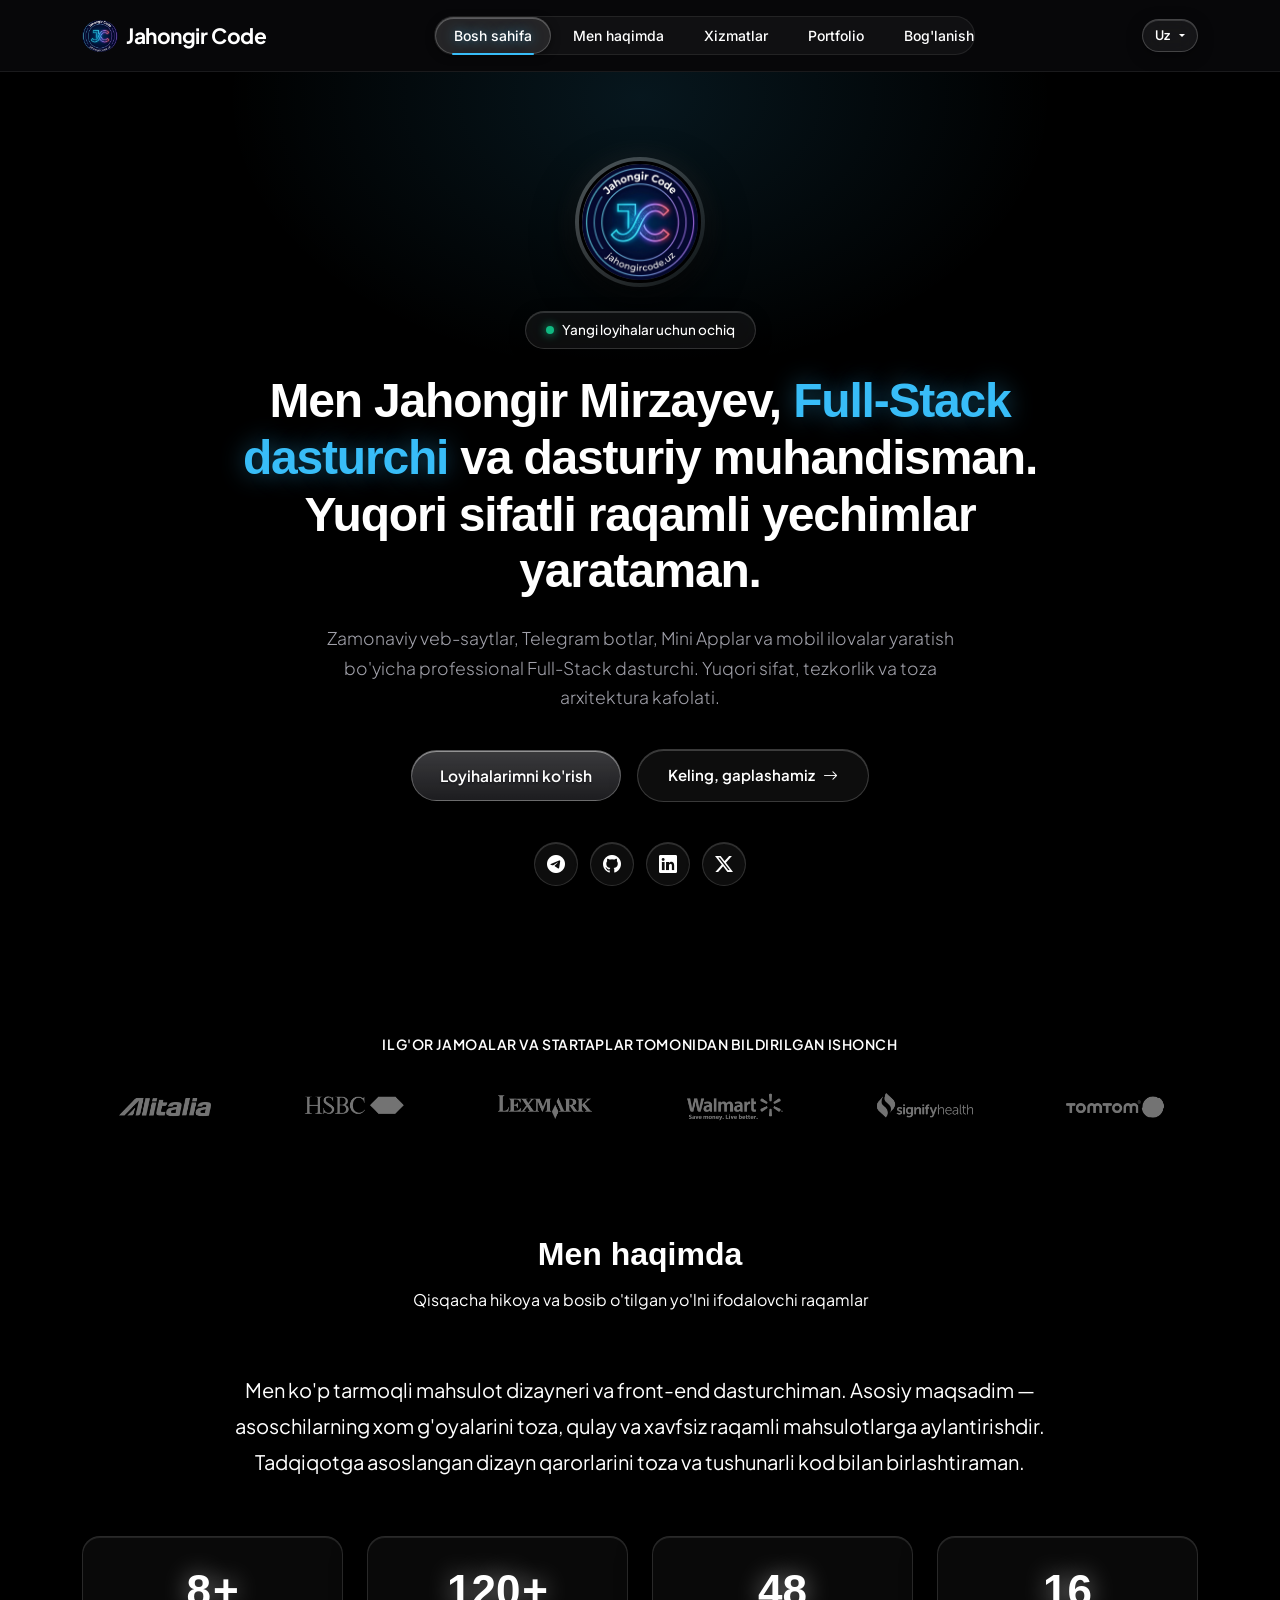
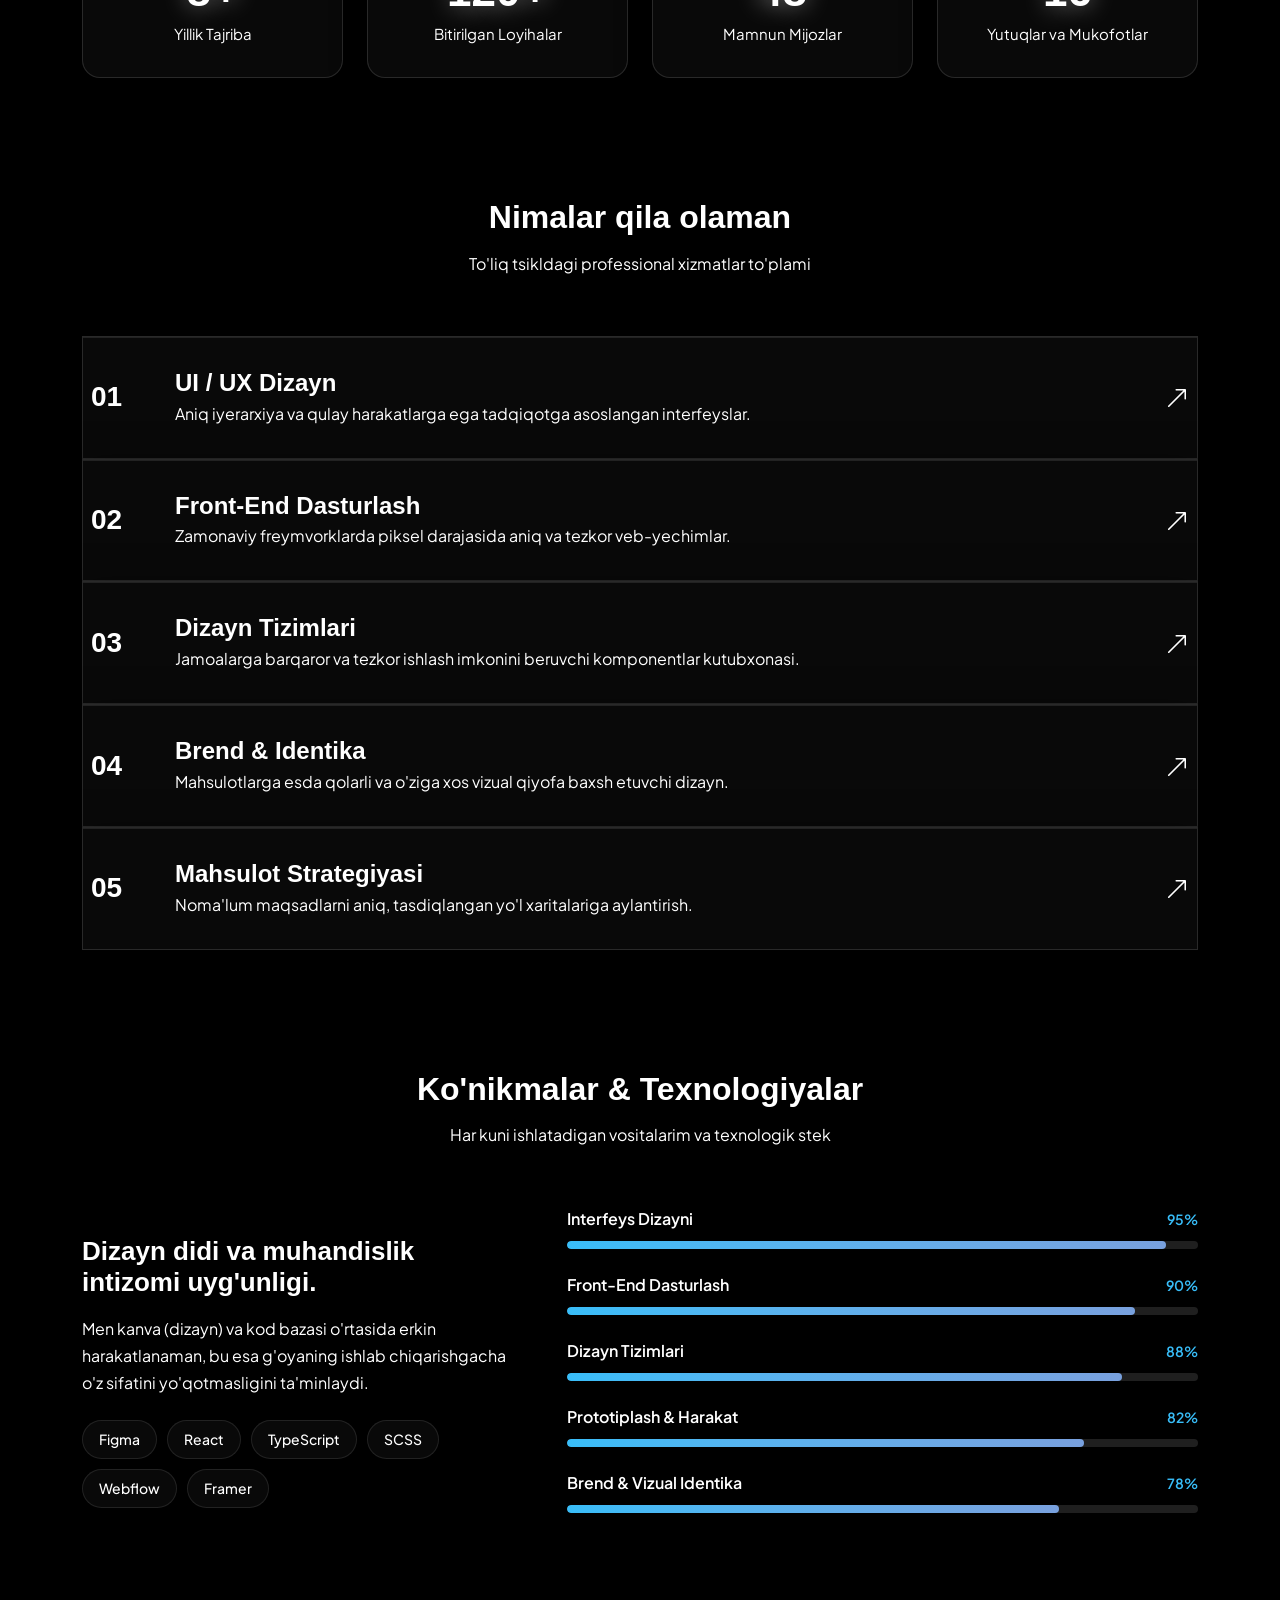
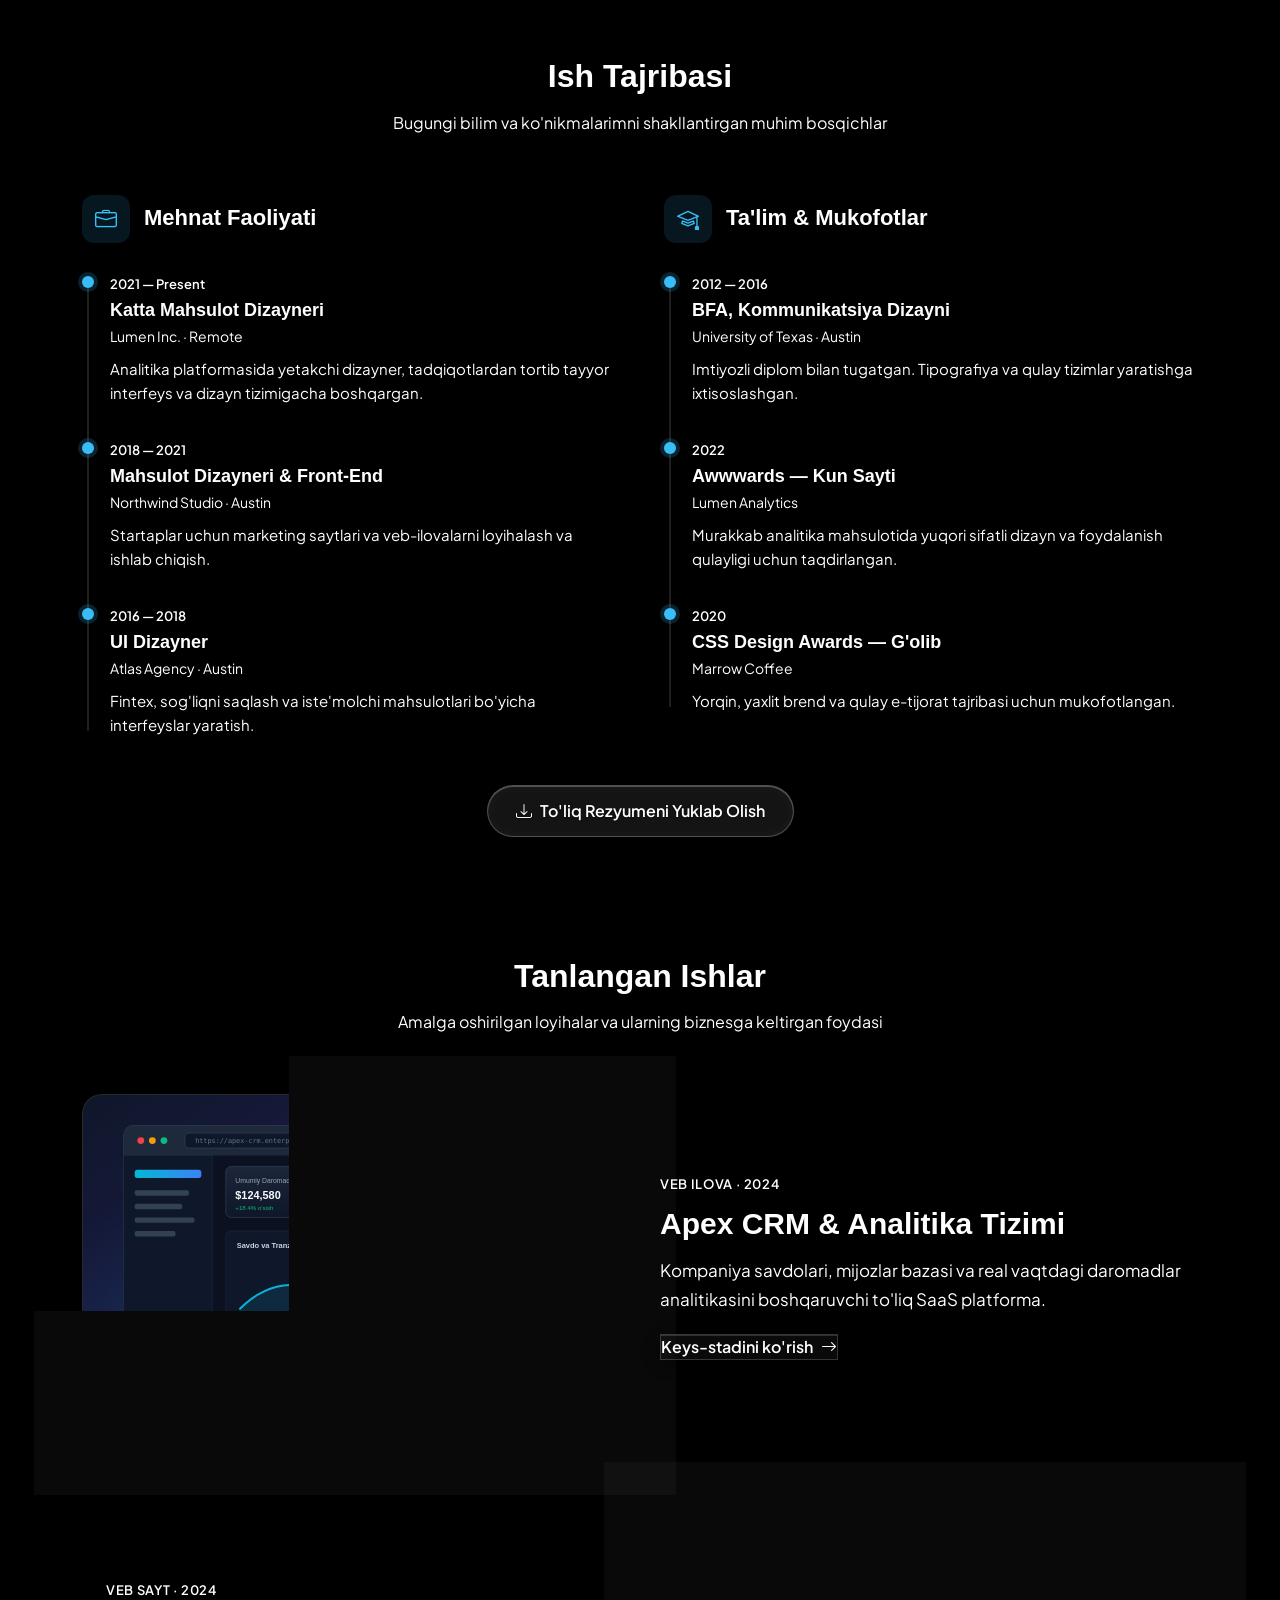
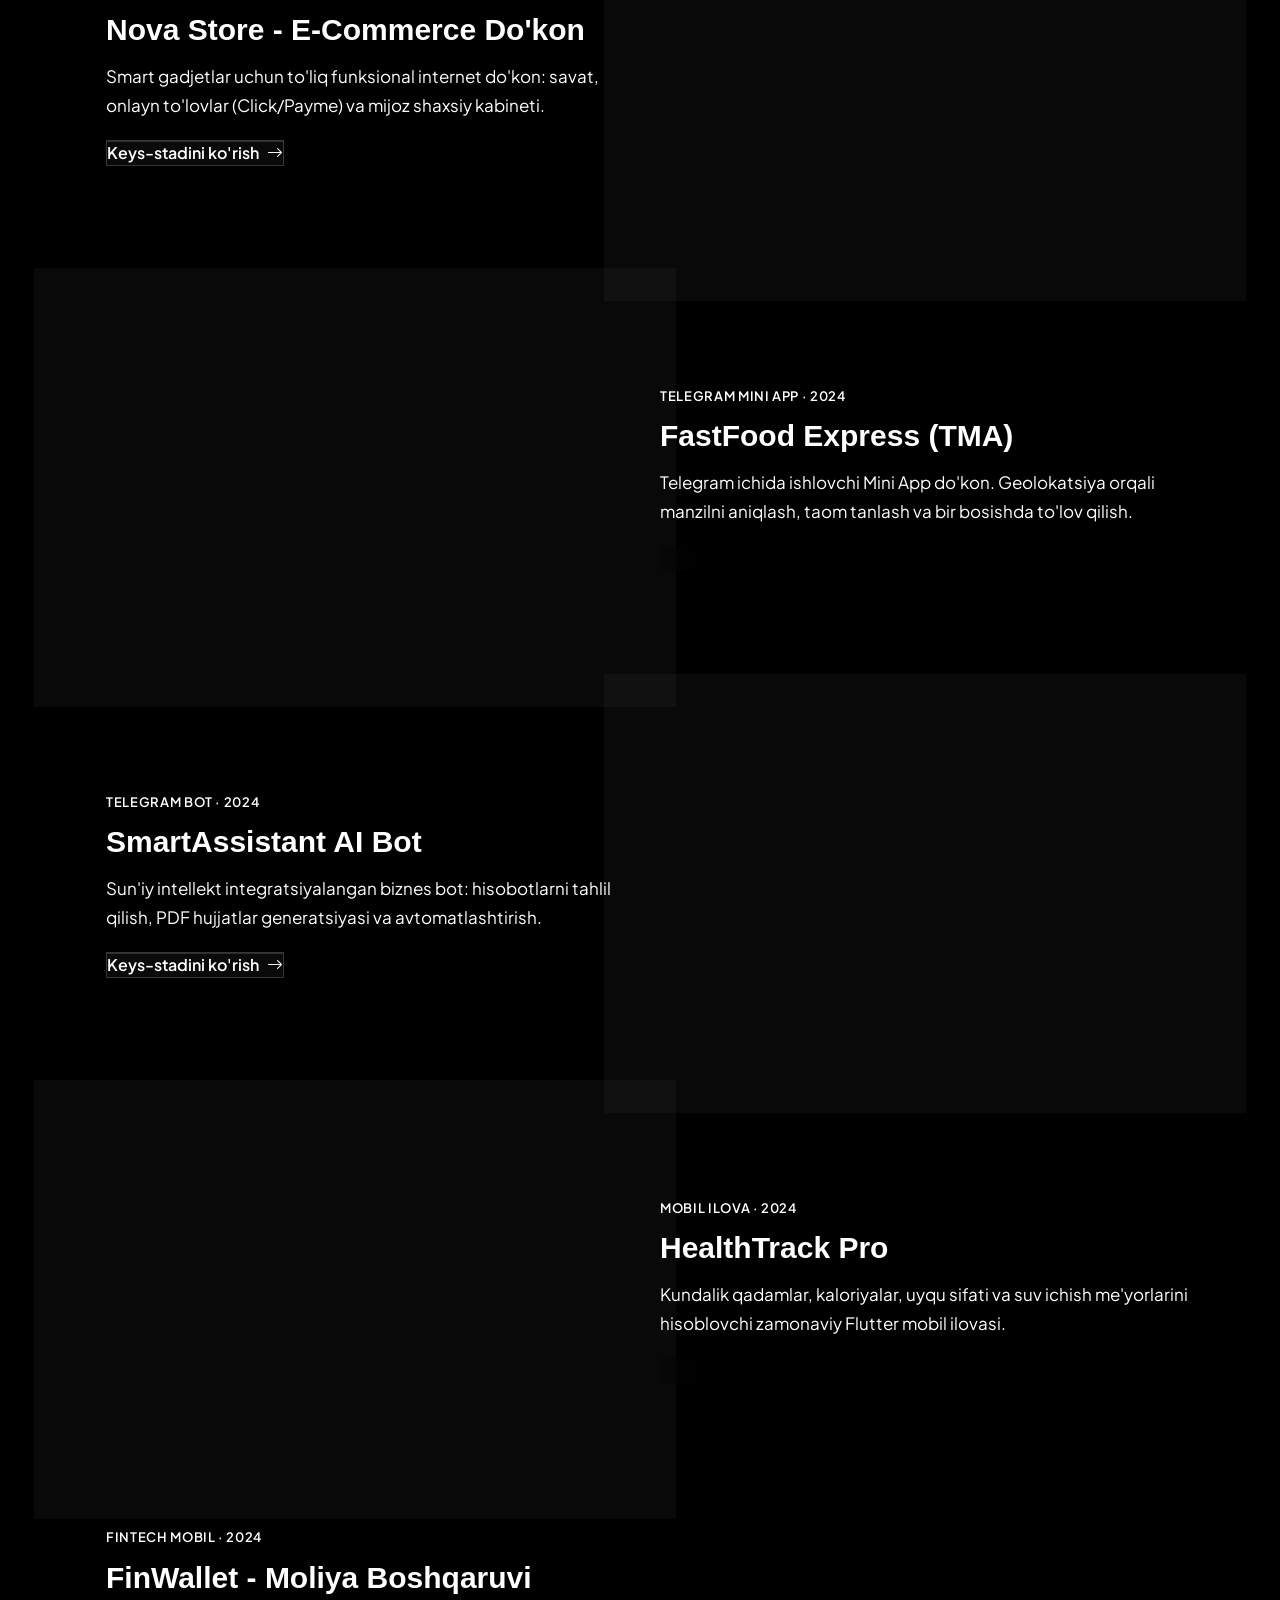
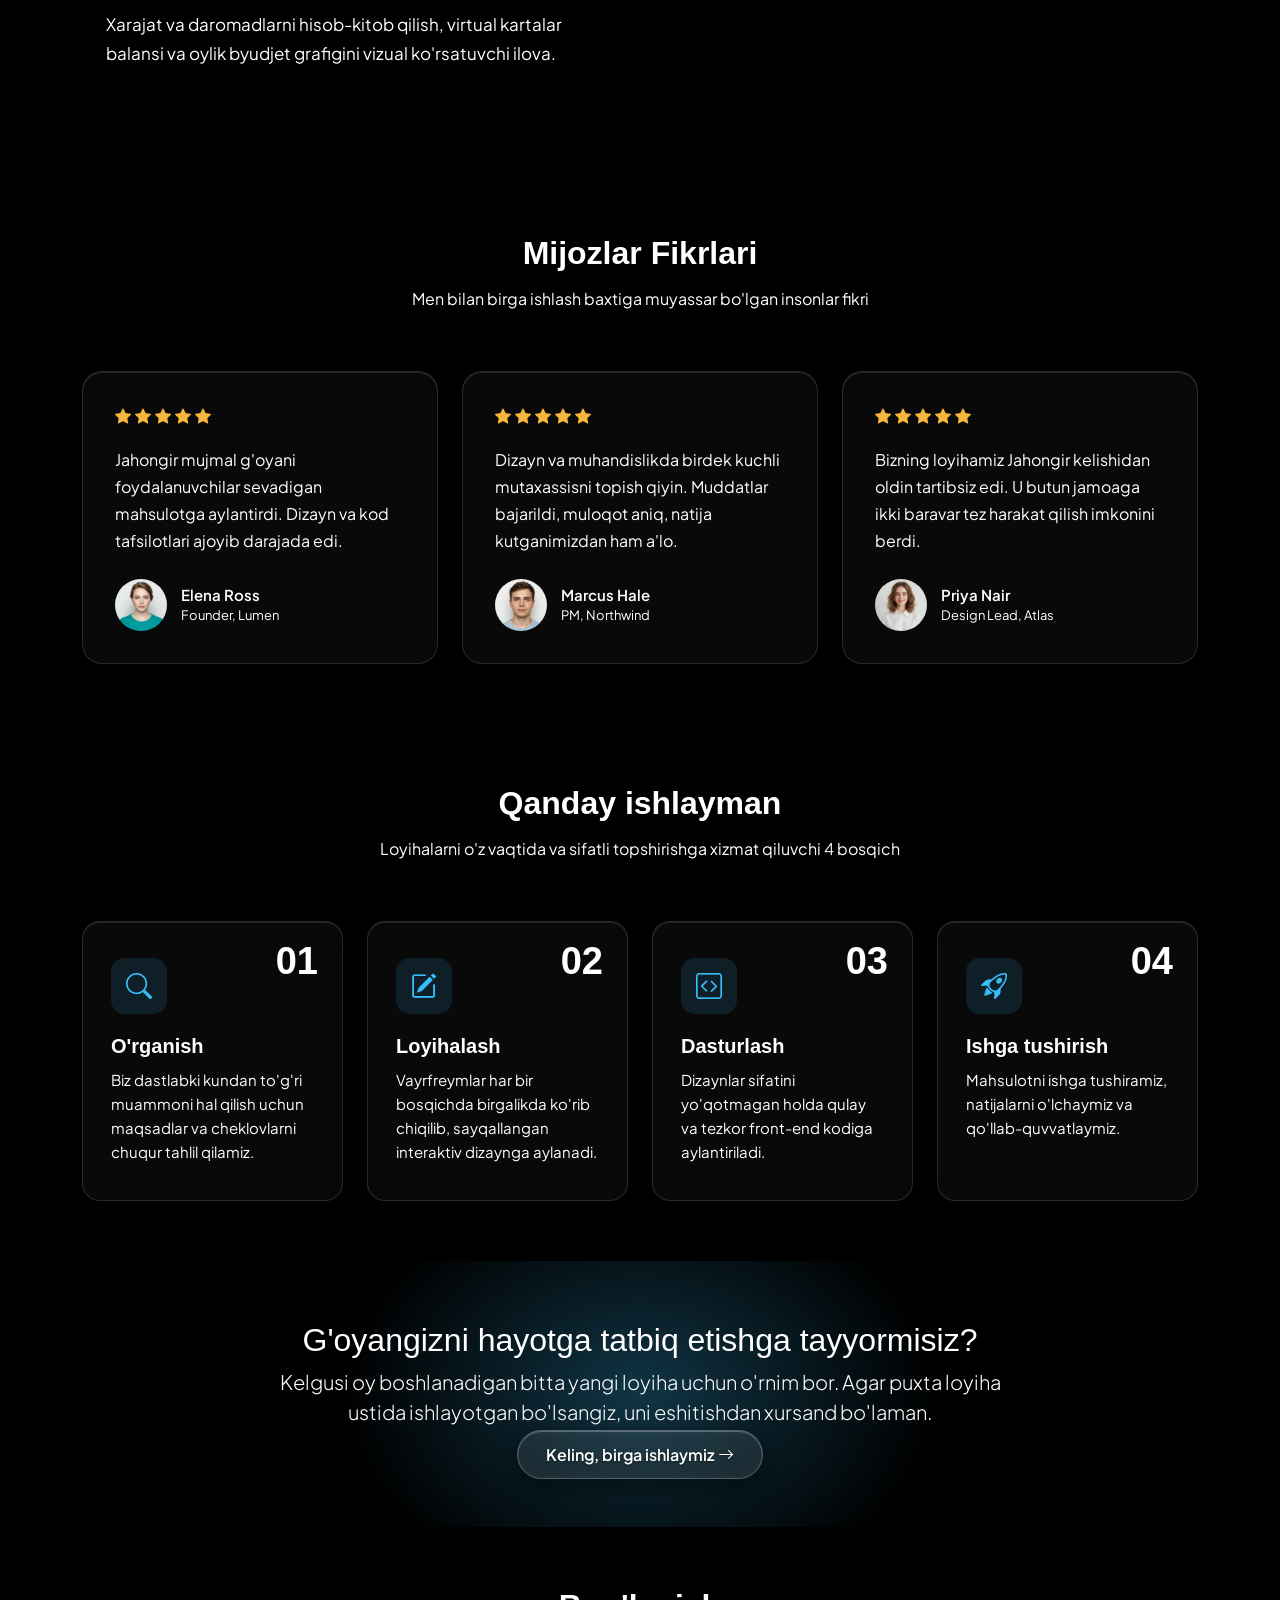
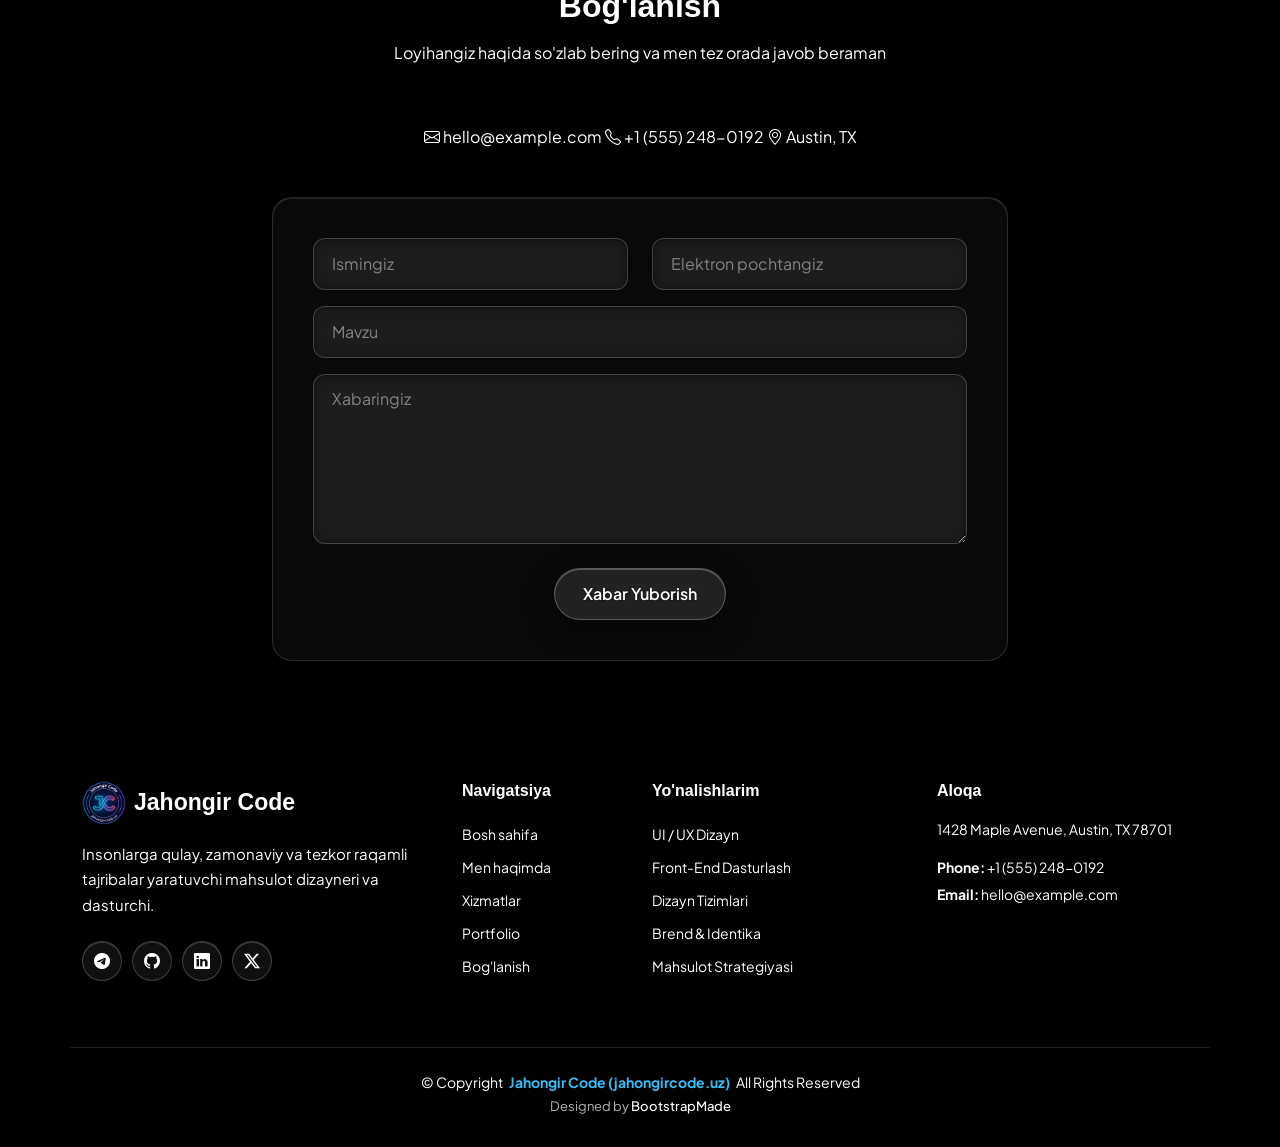
==== index.html @ 1ced0543 "Initial commit: Jahongir Mirzayev portfolio with Golang backend and clean URLs" ====
<!DOCTYPE html>
<html lang="en">

<head>
  <meta charset="utf-8">
  <meta content="width=device-width, initial-scale=1.0" name="viewport">
  <title>Jahongir Mirzayev | mirzayev-jahongir.uz — Full-Stack Dasturchi Portfolio</title>
  <meta name="description" content="Jahongir Mirzayev — Full-Stack dasturchi va muhandis. Zamonaviy veb-saytlar, Telegram botlar, Mini Applar va dasturiy ta'minot yaratish xizmati. mirzayev-jahongir.uz rasmiy portfolio sayti.">
  <meta name="keywords" content="mirzayev jahongir, mirzayev-jahongir, mirzayev jahongir uz, mirzayev-jahongir.uz, jahongir mirzayev, jahongir code, jahongircode, full stack dasturchi, dasturchi portfolio">
  <meta name="author" content="Jahongir Mirzayev">
  <meta name="robots" content="index, follow, max-snippet:-1, max-image-preview:large, max-video-preview:-1">
  <link rel="canonical" href="https://mirzayev-jahongir.uz/">

  <!-- OpenGraph / Social Media -->
  <meta property="og:locale" content="uz_UZ">
  <meta property="og:type" content="website">
  <meta property="og:title" content="Jahongir Mirzayev | mirzayev-jahongir.uz — Full-Stack Dasturchi">
  <meta property="og:description" content="Jahongir Mirzayev — Full-Stack dasturchi va muhandis. Veb-saytlar, Telegram botlar va raqamli yechimlar.">
  <meta property="og:url" content="https://mirzayev-jahongir.uz/">
  <meta property="og:site_name" content="mirzayev-jahongir.uz">
  <meta property="og:image" content="https://mirzayev-jahongir.uz/assets/img/logo.png">
  <meta property="og:image:width" content="960">
  <meta property="og:image:height" content="960">

  <!-- Twitter Card -->
  <meta name="twitter:card" content="summary_large_image">
  <meta name="twitter:title" content="Jahongir Mirzayev | mirzayev-jahongir.uz — Full-Stack Dasturchi">
  <meta name="twitter:description" content="Jahongir Mirzayev — Full-Stack dasturchi va muhandis portfolio sayti.">
  <meta name="twitter:image" content="https://mirzayev-jahongir.uz/assets/img/logo.png">

  <!-- Structured Data (JSON-LD) for Search Engines -->
  <script type="application/ld+json">
  {
    "@context": "https://schema.org",
    "@graph": [
      {
        "@type": "WebSite",
        "@id": "https://mirzayev-jahongir.uz/#website",
        "url": "https://mirzayev-jahongir.uz/",
        "name": "Jahongir Mirzayev Portfolio",
        "alternateName": ["mirzayev jahongir", "mirzayev-jahongir", "mirzayev-jahongir uz", "Jahongir Code"],
        "publisher": {
          "@id": "https://mirzayev-jahongir.uz/#person"
        }
      },
      {
        "@type": "Person",
        "@id": "https://mirzayev-jahongir.uz/#person",
        "name": "Jahongir Mirzayev",
        "url": "https://mirzayev-jahongir.uz/",
        "image": "https://mirzayev-jahongir.uz/assets/img/logo.png",
        "jobTitle": "Full-Stack Dasturchi",
        "knowsAbout": ["JavaScript", "Python", "Full-Stack Web Development", "Telegram Bot", "API", "Web Design"],
        "description": "Professional Full-Stack dasturchi va dasturiy muhandis."
      }
    ]
  }
  </script>

  <!-- Favicons -->
  <link href="favicon.ico?v=20261126" rel="shortcut icon" type="image/x-icon">
  <link href="assets/img/favicon.png?v=20261126" rel="icon" type="image/png">
  <link href="assets/img/apple-touch-icon.png?v=20261126" rel="apple-touch-icon">

  <!-- Fonts -->
  <link href="https://fonts.googleapis.com" rel="preconnect">
  <link href="https://fonts.gstatic.com" rel="preconnect" crossorigin>
  <link href="https://fonts.googleapis.com/css2?family=Plus+Jakarta+Sans:wght@400;500;600;700;800&family=Inter:wght@300;400;500;600;700&display=swap" rel="stylesheet">

  <!-- Vendor CSS Files CDN -->
  <link href="https://cdn.jsdelivr.net/npm/bootstrap@5.3.3/dist/css/bootstrap.min.css" rel="stylesheet">
  <link href="https://cdn.jsdelivr.net/npm/bootstrap-icons@1.11.3/font/bootstrap-icons.min.css" rel="stylesheet">
  <link href="https://cdn.jsdelivr.net/npm/aos@2.3.4/dist/aos.css" rel="stylesheet">
  <link href="https://cdn.jsdelivr.net/npm/swiper@11/swiper-bundle.min.css" rel="stylesheet">

  <!-- Main CSS File -->
  <link href="assets/css/main.css" rel="stylesheet">

  <script>
    (function() {
      var savedTheme = localStorage.getItem('workfolio_theme') || 'dark';
      if (savedTheme === 'light') {
        document.documentElement.classList.add('light-mode');
      }
    })();
  </script>
</head>

<body class="index-page">

  <header id="header" class="header d-flex align-items-center sticky-top">
    <div class="container-fluid container-xl position-relative d-flex align-items-center justify-content-between">

      <!-- Portfolio Brand Logo -->
      <a href="/" class="logo d-flex align-items-center text-decoration-none">
        <img src="assets/img/logo.png" alt="Jahongir Code" class="me-2 rounded-circle" style="width: 36px; height: 36px; object-fit: cover;">
        <span class="sitename fw-bold" style="font-size: 21px; color: #ffffff; letter-spacing: -0.02em;">Jahongir<span style="color: #38bdf8;"> Code</span></span>
      </a>

      <!-- Center Floating Pill Menu -->
      <nav id="navmenu" class="navmenu">
        <ul class="selloi-navmenu-capsule">
          <li><a href="#hero" class="active" data-i18n="nav_home">Bosh sahifa</a></li>
          <li><a href="#about" data-i18n="nav_about">Men haqimda</a></li>
          <li><a href="#services" data-i18n="nav_services">Xizmatlar</a></li>
          <li><a href="#portfolio" data-i18n="nav_portfolio">Portfolio</a></li>
          <li><a href="#contact" data-i18n="nav_contact">Bog'lanish</a></li>
        </ul>
        <i class="mobile-nav-toggle d-xl-none bi bi-list"></i>
      </nav>

      <!-- Right Controls (Uz, Kirish) -->
      <div class="header-controls d-flex align-items-center gap-2">
        <!-- Language Switcher Dropdown (3 ta til: Uz, En, Ru) -->
        <div class="dropdown lang-dropdown">
          <a class="selloi-pill-btn dropdown-toggle" href="#" role="button" data-bs-toggle="dropdown" aria-expanded="false" id="current-lang-label">
            Uz
          </a>
          <ul class="dropdown-menu dropdown-menu-end">
            <li><a class="dropdown-item lang-select-item active" href="#" data-lang="uz">O'zbekcha</a></li>
            <li><a class="dropdown-item lang-select-item" href="#" data-lang="en">English</a></li>
            <li><a class="dropdown-item lang-select-item" href="#" data-lang="ru">Русский</a></li>
          </ul>
        </div>
      </div>

    </div>
  </header>

  <main class="main">

    <!-- Hero Section -->
    <section id="hero" class="hero section">

      <div class="container" data-aos="fade-up" data-aos-delay="100">

        <div class="row justify-content-center text-center">
          <div class="col-lg-9" data-aos="fade-up" data-aos-delay="100">
            <div class="avatar"><img src="assets/img/logo.png" alt="Jahongir Code" class="img-fluid" style="width: 100%; height: 100%; object-fit: cover;"></div>
            <span class="status"><span class="ping"></span> <span class="hero-status-text" data-i18n="hero_status">Yangi loyihalar uchun ochiq</span></span>
            <h1><span data-i18n="hero_title_pre" data-i18n-html>Men <span class="profile-name-text">Jahongir Mirzayev</span>,</span> <span class="hl profile-role-text" data-i18n="hero_title_hl">Full-Stack dasturchi</span> <span data-i18n="hero_title_post">va dasturiy muhandisman. Yuqori sifatli raqamli yechimlar yarataman.</span></h1>
            <p class="lead hero-lead-text" data-i18n="hero_lead">Zamonaviy veb-saytlar, Telegram botlar, Mini Applar va mobil ilovalar yaratish bo'yicha professional Full-Stack dasturchi. Yuqori sifat, tezkorlik va toza arxitektura kafolati.</p>
            <div class="actions d-flex align-items-center justify-content-center gap-3 flex-wrap">
              <a href="#portfolio" class="btn-main" data-i18n="hero_btn_work">Loyihalarimni ko'rish</a>
              <a href="#contact" class="btn-line"><span data-i18n="hero_btn_talk">Bog'lanish</span> <i class="bi bi-arrow-right"></i></a>
            </div>
            <div class="socials" data-aos="fade-up" data-aos-delay="200">
              <a href="https://t.me" aria-label="Telegram" class="social-telegram" target="_blank"><i class="bi bi-telegram"></i></a>
              <a href="https://github.com" aria-label="GitHub" class="social-github" target="_blank"><i class="bi bi-github"></i></a>
              <a href="https://linkedin.com" aria-label="LinkedIn" class="social-linkedin" target="_blank"><i class="bi bi-linkedin"></i></a>
              <a href="#" aria-label="Twitter" class="social-twitter" target="_blank"><i class="bi bi-twitter-x"></i></a>
            </div>
          </div>
        </div>

      </div>

    </section><!-- /Hero Section -->

    <!-- Clients Section -->
    <section id="clients" class="clients section">

      <div class="container" data-aos="fade-up" data-aos-delay="100">

        <p class="eyebrow" data-i18n="clients_eyebrow">Trusted by forward-thinking teams and studios</p>

        <div class="row g-4 align-items-center justify-content-center logos">
          <div class="col-lg-2 col-md-3 col-4"><img src="assets/img/clients/clients-1.webp" alt="Client logo" class="img-fluid" loading="lazy"></div>
          <div class="col-lg-2 col-md-3 col-4"><img src="assets/img/clients/clients-2.webp" alt="Client logo" class="img-fluid" loading="lazy"></div>
          <div class="col-lg-2 col-md-3 col-4"><img src="assets/img/clients/clients-3.webp" alt="Client logo" class="img-fluid" loading="lazy"></div>
          <div class="col-lg-2 col-md-3 col-4"><img src="assets/img/clients/clients-4.webp" alt="Client logo" class="img-fluid" loading="lazy"></div>
          <div class="col-lg-2 col-md-3 col-4"><img src="assets/img/clients/clients-5.webp" alt="Client logo" class="img-fluid" loading="lazy"></div>
          <div class="col-lg-2 col-md-3 col-4"><img src="assets/img/clients/clients-6.webp" alt="Client logo" class="img-fluid" loading="lazy"></div>
        </div>

      </div>

    </section><!-- /Clients Section -->

    <!-- About Section -->
    <section id="about" class="about section light-background">

      <!-- Section Title -->
      <div class="container section-title" data-aos="fade-up">
        <h2 data-i18n="about_title">About Me</h2>
        <p data-i18n="about_subtitle">A short story, and a few numbers that sum up the journey</p>
      </div><!-- End Section Title -->

      <div class="container">

        <div class="row justify-content-center">
          <div class="col-lg-9 text-center" data-aos="fade-up" data-aos-delay="100">
            <p class="story" data-i18n="about_story">I'm a multidisciplinary product designer and front-end developer based in Austin, Texas. I help founders turn rough ideas into refined, usable products — pairing research-driven design decisions with clean, accessible code. When I'm not pushing pixels you'll find me sketching type, mentoring juniors, or chasing good coffee.</p>
          </div>
        </div>

        <div class="row g-4 counters" data-aos="fade-up" data-aos-delay="200">
          <div class="col-lg-3 col-6">
            <div class="counter"><span data-purecounter-start="0" data-purecounter-end="8" data-purecounter-duration="1" class="purecounter">8</span><span class="plus">+</span>
              <p data-i18n="stat_years">Years Experience</p>
            </div>
          </div>
          <div class="col-lg-3 col-6">
            <div class="counter"><span data-purecounter-start="0" data-purecounter-end="120" data-purecounter-duration="1" class="purecounter">120</span><span class="plus">+</span>
              <p data-i18n="stat_projects">Projects Shipped</p>
            </div>
          </div>
          <div class="col-lg-3 col-6">
            <div class="counter"><span data-purecounter-start="0" data-purecounter-end="48" data-purecounter-duration="1" class="purecounter">48</span>
              <p data-i18n="stat_clients">Happy Clients</p>
            </div>
          </div>
          <div class="col-lg-3 col-6">
            <div class="counter"><span data-purecounter-start="0" data-purecounter-end="16" data-purecounter-duration="1" class="purecounter">16</span>
              <p data-i18n="stat_awards">Awards Won</p>
            </div>
          </div>
        </div>

      </div>

    </section><!-- /About Section -->

    <!-- Services Section -->
    <section id="services" class="services section">

      <!-- Section Title -->
      <div class="container section-title" data-aos="fade-up">
        <h2 data-i18n="services_title">What I Do</h2>
        <p data-i18n="services_subtitle">A focused set of services, delivered end to end</p>
      </div><!-- End Section Title -->

      <div class="container">

        <div class="row g-0 service-rows">

          <div class="col-12" data-aos="fade-up" data-aos-delay="100">
            <a href="/service-details" class="row-item"><span class="n">01</span>
              <div class="body">
                <h3 data-i18n="service_1_title">UI / UX Design</h3>
                <p data-i18n="service_1_desc">Research-led interfaces with clear hierarchy and effortless flows.</p>
              </div><i class="bi bi-arrow-up-right"></i>
            </a>
          </div>
          <div class="col-12" data-aos="fade-up" data-aos-delay="150">
            <a href="/service-details" class="row-item"><span class="n">02</span>
              <div class="body">
                <h3 data-i18n="service_2_title">Front-End Development</h3>
                <p data-i18n="service_2_desc">Pixel-accurate, accessible builds in modern frameworks.</p>
              </div><i class="bi bi-arrow-up-right"></i>
            </a>
          </div>
          <div class="col-12" data-aos="fade-up" data-aos-delay="200">
            <a href="/service-details" class="row-item"><span class="n">03</span>
              <div class="body">
                <h3 data-i18n="service_3_title">Design Systems</h3>
                <p data-i18n="service_3_desc">Scalable component libraries that keep teams shipping consistently.</p>
              </div><i class="bi bi-arrow-up-right"></i>
            </a>
          </div>
          <div class="col-12" data-aos="fade-up" data-aos-delay="250">
            <a href="/service-details" class="row-item"><span class="n">04</span>
              <div class="body">
                <h3 data-i18n="service_4_title">Brand &amp; Identity</h3>
                <p data-i18n="service_4_desc">Distinct visual identities that give products a memorable voice.</p>
              </div><i class="bi bi-arrow-up-right"></i>
            </a>
          </div>
          <div class="col-12" data-aos="fade-up" data-aos-delay="300">
            <a href="/service-details" class="row-item"><span class="n">05</span>
              <div class="body">
                <h3 data-i18n="service_5_title">Product Strategy</h3>
                <p data-i18n="service_5_desc">Turning fuzzy goals into focused, validated roadmaps.</p>
              </div><i class="bi bi-arrow-up-right"></i>
            </a>
          </div>

        </div>

      </div>

    </section><!-- /Services Section -->

    <!-- Skills Section -->
    <section id="skills" class="skills section light-background">

      <!-- Section Title -->
      <div class="container section-title" data-aos="fade-up">
        <h2 data-i18n="skills_title">Skills &amp; Tools</h2>
        <p data-i18n="skills_subtitle">The craft and software I reach for every day</p>
      </div><!-- End Section Title -->

      <div class="container">

        <div class="row g-5 align-items-center">

          <div class="col-lg-5" data-aos="fade-right" data-aos-delay="100">
            <div class="intro">
              <h3 data-i18n="skills_intro_title">A blend of design taste and engineering rigor.</h3>
              <p data-i18n="skills_intro_desc">I move comfortably between the canvas and the codebase, which means designs stay faithful from concept to production. Here's where I spend most of my time.</p>
              <div class="tags">
                <span>Figma</span>
                <span>React</span>
                <span>TypeScript</span>
                <span>SCSS</span>
                <span>Webflow</span>
                <span>Framer</span>
              </div>
            </div>
          </div>

          <div class="col-lg-7" data-aos="fade-left" data-aos-delay="200">
            <div class="skills-animation">

              <div class="progress">
                <span class="skill"><span class="name" data-i18n="skill_1">Interface Design</span> <i class="val">95%</i></span>
                <div class="bar">
                  <div class="progress-bar" role="progressbar" aria-valuenow="95" aria-valuemin="0" aria-valuemax="100" style="width: 95%;"></div>
                </div>
              </div>

              <div class="progress">
                <span class="skill"><span class="name" data-i18n="skill_2">Front-End Development</span> <i class="val">90%</i></span>
                <div class="bar">
                  <div class="progress-bar" role="progressbar" aria-valuenow="90" aria-valuemin="0" aria-valuemax="100" style="width: 90%;"></div>
                </div>
              </div>

              <div class="progress">
                <span class="skill"><span class="name" data-i18n="skill_3">Design Systems</span> <i class="val">88%</i></span>
                <div class="bar">
                  <div class="progress-bar" role="progressbar" aria-valuenow="88" aria-valuemin="0" aria-valuemax="100" style="width: 88%;"></div>
                </div>
              </div>

              <div class="progress">
                <span class="skill"><span class="name" data-i18n="skill_4">Prototyping &amp; Motion</span> <i class="val">82%</i></span>
                <div class="bar">
                  <div class="progress-bar" role="progressbar" aria-valuenow="82" aria-valuemin="0" aria-valuemax="100" style="width: 82%;"></div>
                </div>
              </div>

              <div class="progress">
                <span class="skill"><span class="name" data-i18n="skill_5">Brand &amp; Visual Identity</span> <i class="val">78%</i></span>
                <div class="bar">
                  <div class="progress-bar" role="progressbar" aria-valuenow="78" aria-valuemin="0" aria-valuemax="100" style="width: 78%;"></div>
                </div>
              </div>

            </div>
          </div>

        </div>

      </div>

    </section><!-- /Skills Section -->

    <!-- Experience Section -->
    <section id="experience" class="experience section">

      <!-- Section Title -->
      <div class="container section-title" data-aos="fade-up">
        <h2 data-i18n="experience_title">Experience</h2>
        <p data-i18n="experience_subtitle">The roles and milestones that shaped how I work today</p>
      </div><!-- End Section Title -->

      <div class="container">

        <div class="row g-5">

          <div class="col-lg-6" data-aos="fade-up" data-aos-delay="100">
            <div class="col-head"><i class="bi bi-briefcase"></i>
              <h3 data-i18n="exp_work_title">Work</h3>
            </div>
            <div class="timeline">
              <div class="item">
                <span class="year">2021 — Present</span>
                <h4 data-i18n="exp_job_1_role">Senior Product Designer</h4>
                <span class="org">Lumen Inc. · Remote</span>
                <p data-i18n="exp_job_1_desc">Lead designer on the analytics platform, owning everything from research to shipped UI and the design system that supports it.</p>
              </div>
              <div class="item">
                <span class="year">2018 — 2021</span>
                <h4 data-i18n="exp_job_2_role">Product Designer &amp; Front-End</h4>
                <span class="org">Northwind Studio · Austin</span>
                <p data-i18n="exp_job_2_desc">Designed and built marketing sites and web apps for early-stage startups, bridging design and engineering on small teams.</p>
              </div>
              <div class="item">
                <span class="year">2016 — 2018</span>
                <h4 data-i18n="exp_job_3_role">UI Designer</h4>
                <span class="org">Atlas Agency · Austin</span>
                <p data-i18n="exp_job_3_desc">Crafted interfaces and brand systems for agency clients across fintech, health, and consumer products.</p>
              </div>
            </div>
          </div>

          <div class="col-lg-6" data-aos="fade-up" data-aos-delay="200">
            <div class="col-head"><i class="bi bi-mortarboard"></i>
              <h3 data-i18n="exp_edu_title">Education &amp; Awards</h3>
            </div>
            <div class="timeline">
              <div class="item">
                <span class="year">2012 — 2016</span>
                <h4 data-i18n="exp_edu_1_title">BFA, Communication Design</h4>
                <span class="org">University of Texas · Austin</span>
                <p data-i18n="exp_edu_1_desc">Graduated with honors. Focused on typography, interaction design, and the craft of building usable systems.</p>
              </div>
              <div class="item">
                <span class="year">2022</span>
                <h4 data-i18n="exp_edu_2_title">Awwwards — Site of the Day</h4>
                <span class="org">Lumen Analytics</span>
                <p data-i18n="exp_edu_2_desc">Recognized for design excellence and accessibility on a complex data product.</p>
              </div>
              <div class="item">
                <span class="year">2020</span>
                <h4 data-i18n="exp_edu_3_title">CSS Design Awards — Winner</h4>
                <span class="org">Marrow Coffee</span>
                <p data-i18n="exp_edu_3_desc">Honored for a bold, cohesive brand and e-commerce experience.</p>
              </div>
            </div>
          </div>

        </div>

        <div class="text-center mt-5" data-aos="fade-up" data-aos-delay="200">
          <a href="#contact" class="btn-main"><i class="bi bi-download"></i> <span data-i18n="btn_download_resume">Download Full Resume</span></a>
        </div>

      </div>

    </section><!-- /Experience Section -->

    <!-- Portfolio Section -->
    <section id="portfolio" class="portfolio section">

      <!-- Section Title -->
      <div class="container section-title" data-aos="fade-up">
        <h2 data-i18n="portfolio_title">Selected Work</h2>
        <p data-i18n="portfolio_subtitle">A closer look at a few projects and the impact they made</p>
      </div><!-- End Section Title -->

      <div class="container">

        <div class="cases" id="portfolioCasesContainer">

          <article class="case" data-aos="fade-up" data-aos-delay="100">
            <div class="row g-4 align-items-center">
              <div class="col-lg-6"><a href="/portfolio-details" class="shot"><img src="assets/img/portfolio/portfolio-1.webp" alt="Lumen Analytics" class="img-fluid"></a></div>
              <div class="col-lg-6">
                <div class="copy"><span class="cat" data-i18n="case_1_cat">Web App · 2024</span>
                  <h3 data-i18n="case_1_title">Lumen Analytics</h3>
                  <p data-i18n="case_1_desc">A calmer way to read product metrics. We rebuilt the information architecture and shipped a focused dashboard that cut time-to-insight in half.</p><a href="/portfolio-details" class="more"><span data-i18n="btn_view_case">View case study</span> <i class="bi bi-arrow-right"></i></a>
                </div>
              </div>
            </div>
          </article>

          <article class="case reverse" data-aos="fade-up" data-aos-delay="100">
            <div class="row g-4 align-items-center">
              <div class="col-lg-6 order-lg-2"><a href="/portfolio-details" class="shot"><img src="assets/img/portfolio/portfolio-2.webp" alt="Pace Fitness" class="img-fluid"></a></div>
              <div class="col-lg-6 order-lg-1">
                <div class="copy"><span class="cat" data-i18n="case_2_cat">Mobile App · 2023</span>
                  <h3 data-i18n="case_2_title">Pace Fitness</h3>
                  <p data-i18n="case_2_desc">An iOS coaching app designed around real gestures and motivation. Daily active users doubled within three months of launch.</p><a href="/portfolio-details" class="more"><span data-i18n="btn_view_case">View case study</span> <i class="bi bi-arrow-right"></i></a>
                </div>
              </div>
            </div>
          </article>

          <article class="case" data-aos="fade-up" data-aos-delay="100">
            <div class="row g-4 align-items-center">
              <div class="col-lg-6"><a href="/portfolio-details" class="shot"><img src="assets/img/portfolio/portfolio-3.webp" alt="Marrow Coffee" class="img-fluid"></a></div>
              <div class="col-lg-6">
                <div class="copy"><span class="cat" data-i18n="case_3_cat">Branding · 2023</span>
                  <h3 data-i18n="case_3_title">Marrow Coffee</h3>
                  <p data-i18n="case_3_desc">A full identity system for a specialty roaster — logo, packaging, and a warm visual language that scaled across every touchpoint.</p><a href="/portfolio-details" class="more"><span data-i18n="btn_view_case">View case study</span> <i class="bi bi-arrow-right"></i></a>
                </div>
              </div>
            </div>
          </article>

        </div>

      </div>

    </section><!-- /Portfolio Section -->

    <!-- Testimonials Section -->
    <section id="testimonials" class="testimonials section light-background">

      <!-- Section Title -->
      <div class="container section-title" data-aos="fade-up">
        <h2 data-i18n="testimonials_title">Kind Words</h2>
        <p data-i18n="testimonials_subtitle">A few notes from people I've had the joy of working with</p>
      </div><!-- End Section Title -->

      <div class="container">

        <div class="row g-4">

          <div class="col-lg-4 col-md-6" data-aos="fade-up" data-aos-delay="100">
            <figure class="q-card">
              <div class="rating"><i class="bi bi-star-fill"></i><i class="bi bi-star-fill"></i><i class="bi bi-star-fill"></i><i class="bi bi-star-fill"></i><i class="bi bi-star-fill"></i></div>
              <blockquote data-i18n="test_1_quote">Jahongir translated a vague idea into a product our users adore. The detail in both design and code was outstanding.</blockquote>
              <figcaption><img src="assets/img/person/person-f-3.webp" alt="Elena Ross" class="img-fluid">
                <div><span class="name">Elena Ross</span><span class="role">Founder, Lumen</span></div>
              </figcaption>
            </figure>
          </div>

          <div class="col-lg-4 col-md-6" data-aos="fade-up" data-aos-delay="200">
            <figure class="q-card">
              <div class="rating"><i class="bi bi-star-fill"></i><i class="bi bi-star-fill"></i><i class="bi bi-star-fill"></i><i class="bi bi-star-fill"></i><i class="bi bi-star-fill"></i></div>
              <blockquote data-i18n="test_2_quote">Rare to find someone equally strong in design and engineering. Deadlines met, communication clear, result above expectations.</blockquote>
              <figcaption><img src="assets/img/person/person-m-5.webp" alt="Marcus Hale" class="img-fluid">
                <div><span class="name">Marcus Hale</span><span class="role">PM, Northwind</span></div>
              </figcaption>
            </figure>
          </div>

          <div class="col-lg-4 col-md-6" data-aos="fade-up" data-aos-delay="300">
            <figure class="q-card">
              <div class="rating"><i class="bi bi-star-fill"></i><i class="bi bi-star-fill"></i><i class="bi bi-star-fill"></i><i class="bi bi-star-fill"></i><i class="bi bi-star-fill"></i></div>
              <blockquote data-i18n="test_3_quote">Our design system was a mess before Jahongir. He brought order and consistency that let the whole team move twice as fast.</blockquote>
              <figcaption><img src="assets/img/person/person-f-8.webp" alt="Priya Nair" class="img-fluid">
                <div><span class="name">Priya Nair</span><span class="role">Design Lead, Atlas</span></div>
              </figcaption>
            </figure>
          </div>

        </div>

      </div>

    </section><!-- /Testimonials Section -->

    <!-- Process Section -->
    <section id="process" class="process section">

      <!-- Section Title -->
      <div class="container section-title" data-aos="fade-up">
        <h2 data-i18n="process_title">How I Work</h2>
        <p data-i18n="process_subtitle">A simple, collaborative process that keeps projects on track</p>
      </div><!-- End Section Title -->

      <div class="container">

        <div class="row g-4 steps">

          <div class="col-lg-3 col-md-6" data-aos="fade-up" data-aos-delay="100">
            <div class="step">
              <span class="num">01</span>
              <i class="bi bi-search"></i>
              <h3 data-i18n="process_step_1_title">Discover</h3>
              <p data-i18n="process_step_1_desc">We dig into your goals, users, and constraints so we're solving the right problem from day one.</p>
            </div>
          </div>

          <div class="col-lg-3 col-md-6" data-aos="fade-up" data-aos-delay="200">
            <div class="step">
              <span class="num">02</span>
              <i class="bi bi-pencil-square"></i>
              <h3 data-i18n="process_step_2_title">Design</h3>
              <p data-i18n="process_step_2_desc">Wireframes evolve into polished, interactive designs — reviewed together at every milestone.</p>
            </div>
          </div>

          <div class="col-lg-3 col-md-6" data-aos="fade-up" data-aos-delay="300">
            <div class="step">
              <span class="num">03</span>
              <i class="bi bi-code-square"></i>
              <h3 data-i18n="process_step_3_title">Build</h3>
              <p data-i18n="process_step_3_desc">Designs become accessible, performant front-end code with no fidelity lost in handoff.</p>
            </div>
          </div>

          <div class="col-lg-3 col-md-6" data-aos="fade-up" data-aos-delay="400">
            <div class="step">
              <span class="num">04</span>
              <i class="bi bi-rocket-takeoff"></i>
              <h3 data-i18n="process_step_4_title">Launch</h3>
              <p data-i18n="process_step_4_desc">We ship, measure, and refine — with support through release and beyond.</p>
            </div>
          </div>

        </div>

      </div>

    </section><!-- /Process Section -->

    <!-- CTA Section -->
    <section id="cta" class="cta section dark-background">

      <div class="container" data-aos="fade-up" data-aos-delay="100">

        <div class="row justify-content-center text-center">
          <div class="col-lg-8">
            <h2 data-i18n="cta_title">Ready to bring your idea to life?</h2>
            <p class="lead" data-i18n="cta_lead">I have room for one new project starting next month. If you're building something thoughtful, I'd love to hear about it.</p>
            <a href="#contact" class="btn-main"><span data-i18n="cta_btn">Let's Work Together</span> <i class="bi bi-arrow-right"></i></a>
          </div>
        </div>

      </div>

    </section><!-- /CTA Section -->

    <!-- Contact Section -->
    <section id="contact" class="contact section">

      <!-- Section Title -->
      <div class="container section-title" data-aos="fade-up">
        <h2 data-i18n="contact_title">Get in Touch</h2>
        <p data-i18n="contact_subtitle">Tell me about your project and I'll be in touch shortly</p>
      </div><!-- End Section Title -->

      <div class="container" data-aos="fade-up" data-aos-delay="100">

        <div class="row justify-content-center">
          <div class="col-lg-8">

            <div class="contact-links text-center mb-5">
              <a href="mailto:hello@example.com" class="link-item profile-email-text"><i class="bi bi-envelope"></i> hello@example.com</a>
              <a href="tel:+15552480192" class="link-item profile-phone-text"><i class="bi bi-telephone"></i> +1 (555) 248-0192</a>
              <span class="link-item profile-location-text"><i class="bi bi-geo-alt"></i> Austin, TX</span>
            </div>

            <form action="forms/contact.php" method="post" class="php-email-form">
              <div class="row gy-3">
                <div class="col-md-6"><input type="text" name="name" class="form-control" placeholder="Your Name" required="" data-i18n-placeholder="contact_name_placeholder"></div>
                <div class="col-md-6"><input type="email" name="email" class="form-control" placeholder="Your Email" required="" data-i18n-placeholder="contact_email_placeholder"></div>
                <div class="col-12"><input type="text" name="subject" class="form-control" placeholder="Subject" required="" data-i18n-placeholder="contact_subject_placeholder"></div>
                <div class="col-12"><textarea name="message" class="form-control" rows="6" placeholder="Your Message" required="" data-i18n-placeholder="contact_message_placeholder"></textarea></div>
                <div class="col-12 text-center">
                  <div class="loading" data-i18n="contact_loading">Loading</div>
                  <div class="error-message"></div>
                  <div class="sent-message" data-i18n="contact_sent">Your message has been sent. Thank you!</div>
                  <button type="submit" class="btn-submit" data-i18n="contact_btn_send">Send Message</button>
                </div>
              </div>
            </form>

          </div>
        </div>

      </div>

    </section><!-- /Contact Section -->

  </main>

  <footer id="footer" class="footer dark-background">

    <div class="container footer-top">
      <div class="row gy-4">

        <div class="col-lg-4 col-md-12 footer-about">
          <a href="/" class="logo d-flex align-items-center text-decoration-none mb-3">
            <img src="assets/img/logo.png" alt="Jahongir Code" class="me-2 rounded-circle" style="width: 44px; height: 44px; object-fit: cover;">
            <span class="sitename fw-bold" style="font-size: 23px; color: #ffffff;">Jahongir<span style="color: #38bdf8;"> Code</span></span>
          </a>
          <p data-i18n="footer_bio">Product designer and front-end developer crafting accessible, human-centered digital experiences. Always happy to talk about a new idea.</p>
          <div class="social-links d-flex mt-4">
            <a href="https://t.me" aria-label="Telegram" class="social-telegram" target="_blank"><i class="bi bi-telegram"></i></a>
            <a href="https://github.com" aria-label="GitHub" class="social-github" target="_blank"><i class="bi bi-github"></i></a>
            <a href="https://linkedin.com" aria-label="LinkedIn" class="social-linkedin" target="_blank"><i class="bi bi-linkedin"></i></a>
            <a href="#" aria-label="Twitter" class="social-twitter" target="_blank"><i class="bi bi-twitter-x"></i></a>
          </div>
        </div>

        <div class="col-lg-2 col-6 footer-links">
          <h4 data-i18n="footer_navigate">Navigate</h4>
          <ul>
            <li><a href="#hero" data-i18n="nav_home">Home</a></li>
            <li><a href="#about" data-i18n="nav_about">About</a></li>
            <li><a href="#services" data-i18n="nav_services">Services</a></li>
            <li><a href="#portfolio" data-i18n="nav_portfolio">Portfolio</a></li>
            <li><a href="#contact" data-i18n="nav_contact">Contact</a></li>
          </ul>
        </div>

        <div class="col-lg-3 col-6 footer-links">
          <h4 data-i18n="footer_what_i_do">What I Do</h4>
          <ul>
            <li><a href="/service-details" data-i18n="service_1_title">UI / UX Design</a></li>
            <li><a href="/service-details" data-i18n="service_2_title">Front-End Development</a></li>
            <li><a href="/service-details" data-i18n="service_3_title">Design Systems</a></li>
            <li><a href="/service-details" data-i18n="service_4_title">Brand &amp; Identity</a></li>
            <li><a href="/service-details" data-i18n="service_5_title">Product Strategy</a></li>
          </ul>
        </div>

        <div class="col-lg-3 col-md-12 footer-contact">
          <h4 data-i18n="footer_say_hello">Say Hello</h4>
          <p class="profile-location-text">1428 Maple Avenue, Austin, TX 78701</p>
          <p class="mt-3"><strong>Phone:</strong> <span class="profile-phone-text">+1 (555) 248-0192</span></p>
          <p><strong>Email:</strong> <span class="profile-email-text">hello@example.com</span></p>
        </div>

      </div>
    </div>

    <div class="container copyright text-center mt-4">
      <p>© <span>Copyright</span> <strong class="px-1 sitename">Jahongir Code (jahongircode.uz)</strong> <span>All Rights Reserved</span></p>
      <div class="credits">
        Designed by <a href="https://bootstrapmade.com/">BootstrapMade</a>
      </div>
    </div>

  </footer>

  <!-- Scroll Top -->
  <a href="#" id="scroll-top" class="scroll-top d-flex align-items-center justify-content-center"><i class="bi bi-arrow-up-short"></i></a>

  <!-- Preloader -->
  <div id="preloader"></div>

  <!-- Vendor JS Files CDN -->
  <script src="https://cdn.jsdelivr.net/npm/bootstrap@5.3.3/dist/js/bootstrap.bundle.min.js"></script>
  <script src="https://cdn.jsdelivr.net/npm/aos@2.3.4/dist/aos.js"></script>
  <script src="https://cdn.jsdelivr.net/npm/@srexi/purecounterjs/dist/purecounter_vanilla.js"></script>
  <script src="https://cdnjs.cloudflare.com/ajax/libs/waypoints/4.0.1/noframework.waypoints.min.js"></script>
  <script src="https://cdn.jsdelivr.net/npm/swiper@11/swiper-bundle.min.js"></script>

  <!-- i18n & Theme Script -->
  <script src="assets/js/i18n.js"></script>

  <!-- Main JS File -->
  <script src="assets/js/main.js"></script>

</body>

</html>
---- assets/css/main.css ----
/**
* Template Name: Workfolio
* Template URL: https://bootstrapmade.com/workfolio-bootstrap-portfolio-template/
* Updated: Jun 09 2026 with Bootstrap v5.3.8
* Author: BootstrapMade.com
* License: https://bootstrapmade.com/license/
*/

/*--------------------------------------------------------------
# Font & Color Variables
# Help: https://bootstrapmade.com/color-system/
--------------------------------------------------------------*/
/* Fonts */
:root {
  --default-font: "Inter",  system-ui, -apple-system, "Segoe UI", Roboto, "Helvetica Neue", Arial, "Noto Sans", "Liberation Sans", sans-serif, "Apple Color Emoji", "Segoe UI Emoji", "Segoe UI Symbol", "Noto Color Emoji";
  --heading-font: "Poppins",  sans-serif;
  --nav-font: "Inter",  sans-serif;
}

/* Global Colors - The following color variables are used throughout the website. Updating them here will change the color scheme of the entire website */
:root { 
  --background-color: #000000; /* Qopqora fon (True Pitch Black) */
  --default-color: #ffffff; /* Oq yozuvlar (Pure White Text) */
  --heading-color: #ffffff; /* Oq sarlavhalar (Pure White Headings) */
  --accent-color: #38bdf8; /* Zamonaviy neon zangori urg'u */
  --surface-color: rgba(255, 255, 255, 0.035); /* Shaffof oyna foni (Frosted Glass Surface) */
  --contrast-color: #ffffff; /* Contrast oq rang */
}

/* Nav Menu Colors - The following color variables are used specifically for the navigation menu. They are separate from the global colors to allow for more customization options */
:root {
  --nav-color: #ffffff;  /* The default color of the main navmenu links */
  --nav-hover-color: #38bdf8; /* Applied to main navmenu links when they are hovered over or active */
  --nav-mobile-background-color: #000000; /* Used as the background color for mobile navigation menu */
  --nav-dropdown-background-color: rgba(10, 10, 10, 0.92); /* Used as the background color for dropdown items that appear when hovering over primary navigation items */
  --nav-dropdown-color: #ffffff; /* Used for navigation links of the dropdown items in the navigation menu. */
  --nav-dropdown-hover-color: #38bdf8; /* Similar to --nav-hover-color, this color is applied to dropdown navigation links when they are hovered over. */
}

/* Color Presets - These classes override global colors when applied to any section or element, providing reuse of the sam color scheme. */

.light-background {
  --background-color: #000000;
  --surface-color: rgba(255, 255, 255, 0.035);
}

.dark-background {
  --background-color: #000000;
  --default-color: #ffffff;
  --heading-color: #ffffff;
  --surface-color: rgba(255, 255, 255, 0.035);
  --contrast-color: #ffffff;
}

/* Smooth scroll */
:root {
  scroll-behavior: smooth;
}

/*--------------------------------------------------------------
# General Styling & Shared Classes
--------------------------------------------------------------*/
body {
  color: var(--default-color);
  background-color: var(--background-color);
  font-family: var(--default-font);
}

a {
  color: var(--accent-color);
  text-decoration: none;
  transition: 0.3s;
}

a:hover {
  color: color-mix(in srgb, var(--accent-color), transparent 25%);
  text-decoration: none;
}

h1,
h2,
h3,
h4,
h5,
h6 {
  color: var(--heading-color);
  font-family: var(--heading-font);
}

/* PHP Email Form Messages
------------------------------*/
.php-email-form .error-message {
  display: none;
  background: #df1529;
  color: #ffffff;
  text-align: left;
  padding: 15px;
  margin-bottom: 24px;
  font-weight: 600;
}

.php-email-form .sent-message {
  display: none;
  color: #ffffff;
  background: #059652;
  text-align: center;
  padding: 15px;
  margin-bottom: 24px;
  font-weight: 600;
}

.php-email-form .loading {
  display: none;
  background: var(--surface-color);
  text-align: center;
  padding: 15px;
  margin-bottom: 24px;
}

.php-email-form .loading:before {
  content: "";
  display: inline-block;
  border-radius: 50%;
  width: 24px;
  height: 24px;
  margin: 0 10px -6px 0;
  border: 3px solid var(--accent-color);
  border-top-color: var(--surface-color);
  animation: php-email-form-loading 1s linear infinite;
}

@keyframes php-email-form-loading {
  0% {
    transform: rotate(0deg);
  }

  100% {
    transform: rotate(360deg);
  }
}

/*--------------------------------------------------------------
# Global Header
--------------------------------------------------------------*/
.header {
  color: var(--default-color);
  background-color: color-mix(in srgb, var(--background-color) 82%, transparent);
  border-bottom: 1px solid color-mix(in srgb, var(--default-color) 8%, transparent);
  padding: 14px 0;
  transition: all 0.4s ease;
  z-index: 997;
}

.header .logo {
  line-height: 1;
}

.header .logo .mark {
  width: 42px;
  height: 42px;
  display: flex;
  align-items: center;
  justify-content: center;
  margin-right: 12px;
  border-radius: 12px;
  background: linear-gradient(135deg, var(--accent-color), color-mix(in srgb, var(--accent-color) 65%, #f06cae));
  color: var(--contrast-color);
  font-family: var(--heading-font);
  font-weight: 700;
  font-size: 22px;
  box-shadow: 0 6px 16px color-mix(in srgb, var(--accent-color) 35%, transparent);
}

.header .logo img {
  max-height: 32px;
  margin-right: 8px;
}

.header .logo h1.sitename {
  font-size: 24px;
  margin: 0;
  font-weight: 700;
  letter-spacing: -0.01em;
  color: var(--heading-color);
}

.header .cta-btn {
  align-items: center;
  gap: 8px;
  padding: 11px 24px;
  border-radius: 30px;
  background: linear-gradient(135deg, var(--accent-color), color-mix(in srgb, var(--accent-color) 70%, #f06cae));
  color: var(--contrast-color);
  font-weight: 600;
  font-size: 15px;
  white-space: nowrap;
  box-shadow: 0 8px 20px color-mix(in srgb, var(--accent-color) 30%, transparent);
  transition: all 0.3s ease;
}

.header .cta-btn i {
  transition: transform 0.3s ease;
}

.header .cta-btn:hover {
  transform: translateY(-2px);
  box-shadow: 0 12px 26px color-mix(in srgb, var(--accent-color) 40%, transparent);
  color: var(--contrast-color);
}

.header .cta-btn:hover i {
  transform: translate(2px, -2px);
}

.scrolled .header {
  background-color: var(--surface-color);
  border-bottom-color: transparent;
  box-shadow: 0 6px 24px rgba(0, 0, 0, 0.08);
  padding: 9px 0;
}

/*--------------------------------------------------------------
# Navigation Menu
--------------------------------------------------------------*/
/* Navmenu - Desktop */
@media (min-width: 1200px) {
  .navmenu {
    padding: 0;
  }

  .navmenu ul {
    margin: 0;
    padding: 0;
    display: flex;
    list-style: none;
    align-items: center;
  }

  .navmenu li {
    position: relative;
    margin: 0 2px;
  }

  .navmenu a,
  .navmenu a:focus {
    color: var(--nav-color);
    padding: 18px 15px;
    font-size: 16px;
    font-family: var(--nav-font);
    font-weight: 400;
    display: flex;
    align-items: center;
    justify-content: space-between;
    white-space: nowrap;
    transition: 0.3s;
    position: relative;
  }

  .navmenu a i,
  .navmenu a:focus i {
    font-size: 12px;
    line-height: 0;
    margin-left: 5px;
    transition: 0.3s;
  }

  .navmenu a::after,
  .navmenu a:focus::after {
    content: "";
    position: absolute;
    left: 16px;
    right: 16px;
    bottom: -2px;
    height: 2px;
    border-radius: 2px;
    background: var(--accent-color);
    transform: scaleX(0);
    transform-origin: left center;
    transition: transform 0.3s ease;
  }

  .navmenu a:hover::after,
  .navmenu a:focus:hover::after {
    transform: scaleX(1);
  }

  .navmenu li:last-child a {
    padding-right: 0;
  }

  .navmenu li:hover>a,
  .navmenu .active,
  .navmenu .active:focus {
    color: var(--nav-hover-color);
  }

  .navmenu li:hover>a::after,
  .navmenu .active::after,
  .navmenu .active:focus::after {
    transform: scaleX(1);
  }

  .navmenu .dropdown ul {
    margin: 0;
    padding: 10px 0;
    background: var(--nav-dropdown-background-color);
    display: block;
    position: absolute;
    visibility: hidden;
    left: 14px;
    top: 130%;
    opacity: 0;
    transition: 0.3s;
    border-radius: 4px;
    z-index: 99;
    box-shadow: 0px 0px 30px rgba(0, 0, 0, 0.1);
  }

  .navmenu .dropdown ul li {
    min-width: 200px;
  }

  .navmenu .dropdown ul a {
    padding: 10px 20px;
    font-size: 15px;
    text-transform: none;
    color: var(--nav-dropdown-color);
  }

  .navmenu .dropdown ul a i {
    font-size: 12px;
  }

  .navmenu .dropdown ul a:hover,
  .navmenu .dropdown ul .active:hover,
  .navmenu .dropdown ul li:hover>a {
    color: var(--nav-dropdown-hover-color);
  }

  .navmenu .dropdown:hover>ul {
    opacity: 1;
    top: 100%;
    visibility: visible;
  }

  .navmenu .dropdown .dropdown ul {
    top: 0;
    left: -90%;
    visibility: hidden;
  }

  .navmenu .dropdown .dropdown:hover>ul {
    opacity: 1;
    top: 0;
    left: -100%;
    visibility: visible;
  }
}

/* Navmenu - Mobile */
@media (max-width: 1199px) {
  .mobile-nav-toggle {
    color: var(--nav-color);
    font-size: 28px;
    line-height: 0;
    margin-right: 10px;
    cursor: pointer;
    transition: color 0.3s;
  }

  .navmenu {
    padding: 0;
    z-index: 9997;
  }

  .navmenu ul {
    display: none;
    list-style: none;
    position: absolute;
    inset: 60px 20px 20px 20px;
    padding: 10px 0;
    margin: 0;
    border-radius: 6px;
    background-color: var(--nav-mobile-background-color);
    overflow-y: auto;
    transition: 0.3s;
    z-index: 9998;
    box-shadow: 0px 0px 30px rgba(0, 0, 0, 0.1);
  }

  .navmenu a,
  .navmenu a:focus {
    color: var(--nav-dropdown-color);
    padding: 10px 20px;
    font-family: var(--nav-font);
    font-size: 17px;
    font-weight: 500;
    display: flex;
    align-items: center;
    justify-content: space-between;
    white-space: nowrap;
    transition: 0.3s;
  }

  .navmenu a i,
  .navmenu a:focus i {
    font-size: 12px;
    line-height: 0;
    margin-left: 5px;
    width: 30px;
    height: 30px;
    display: flex;
    align-items: center;
    justify-content: center;
    border-radius: 50%;
    transition: 0.3s;
    background-color: color-mix(in srgb, var(--accent-color), transparent 90%);
  }

  .navmenu a i:hover,
  .navmenu a:focus i:hover {
    background-color: var(--accent-color);
    color: var(--contrast-color);
  }

  .navmenu a:hover,
  .navmenu .active,
  .navmenu .active:focus {
    color: var(--nav-dropdown-hover-color);
  }

  .navmenu .active i,
  .navmenu .active:focus i {
    background-color: var(--accent-color);
    color: var(--contrast-color);
    transform: rotate(180deg);
  }

  .navmenu .dropdown ul {
    position: static;
    display: none;
    z-index: 99;
    padding: 10px 0;
    margin: 10px 20px;
    background-color: var(--nav-dropdown-background-color);
    border: 1px solid color-mix(in srgb, var(--default-color), transparent 90%);
    box-shadow: none;
    transition: all 0.5s ease-in-out;
  }

  .navmenu .dropdown ul ul {
    background-color: rgba(33, 37, 41, 0.1);
  }

  .navmenu .dropdown>.dropdown-active {
    display: block;
    background-color: rgba(33, 37, 41, 0.03);
  }

  .mobile-nav-active {
    overflow: hidden;
  }

  .mobile-nav-active .mobile-nav-toggle {
    color: #fff;
    position: absolute;
    font-size: 32px;
    top: 15px;
    right: 15px;
    margin-right: 0;
    z-index: 9999;
  }

  .mobile-nav-active .navmenu {
    position: fixed;
    overflow: hidden;
    inset: 0;
    background: rgba(33, 37, 41, 0.8);
    transition: 0.3s;
  }

  .mobile-nav-active .navmenu>ul {
    display: block;
  }
}

/*--------------------------------------------------------------
# Global Footer
--------------------------------------------------------------*/
.footer {
  color: var(--default-color);
  background-color: var(--background-color);
  font-size: 14px;
  padding: 60px 0 30px;
  position: relative;
}

.footer .footer-top {
  padding-bottom: 40px;
}

.footer .footer-about .logo {
  line-height: 1;
  margin-bottom: 20px;
}

.footer .footer-about .logo .sitename {
  font-size: 28px;
  font-weight: 700;
  font-family: var(--heading-font);
  color: var(--heading-color);
}

.footer .footer-about p {
  font-size: 15px;
  line-height: 1.7;
  max-width: 360px;
}

.footer .social-links {
  gap: 10px;
}

.footer .social-links a {
  width: 40px;
  height: 40px;
  display: flex;
  align-items: center;
  justify-content: center;
  border-radius: 50%;
  background: color-mix(in srgb, var(--default-color) 10%, transparent);
  color: var(--heading-color);
  font-size: 16px;
  transition: all 0.3s ease;
}

.footer .social-links a:hover {
  background: var(--accent-color);
  color: var(--contrast-color);
  transform: translateY(-3px);
}

.footer .footer-links h4 {
  font-size: 16px;
  font-weight: 600;
  margin-bottom: 18px;
}

.footer .footer-links ul {
  list-style: none;
  padding: 0;
  margin: 0;
}

.footer .footer-links ul li {
  padding: 6px 0;
}

.footer .footer-links ul li a {
  color: var(--default-color);
  transition: all 0.3s ease;
}

.footer .footer-links ul li a:hover {
  color: var(--accent-color);
  padding-left: 4px;
}

.footer .footer-contact h4 {
  font-size: 16px;
  font-weight: 600;
  margin-bottom: 18px;
}

.footer .footer-contact p {
  margin-bottom: 4px;
  line-height: 1.6;
}

.footer .footer-contact p strong {
  color: var(--heading-color);
}

.footer .copyright {
  padding-top: 24px;
  border-top: 1px solid color-mix(in srgb, var(--default-color) 12%, transparent);
}

.footer .copyright p {
  margin-bottom: 4px;
}

.footer .copyright .sitename {
  color: var(--accent-color);
}

.footer .copyright .credits {
  font-size: 13px;
  color: color-mix(in srgb, var(--default-color) 70%, transparent);
}

.footer .copyright .credits a {
  color: var(--accent-color);
  font-weight: 500;
}

.footer .copyright .credits a:hover {
  color: color-mix(in srgb, var(--accent-color), transparent 25%);
}

/*--------------------------------------------------------------
# Preloader
--------------------------------------------------------------*/
#preloader {
  position: fixed;
  inset: 0;
  z-index: 999999;
  overflow: hidden;
  background: var(--background-color);
  transition: all 0.6s ease-out;
}

#preloader:before {
  content: "";
  position: fixed;
  top: calc(50% - 30px);
  left: calc(50% - 30px);
  border: 6px solid #ffffff;
  border-color: var(--accent-color) transparent var(--accent-color) transparent;
  border-radius: 50%;
  width: 60px;
  height: 60px;
  animation: animate-preloader 1.5s linear infinite;
}

@keyframes animate-preloader {
  0% {
    transform: rotate(0deg);
  }

  100% {
    transform: rotate(360deg);
  }
}

/*--------------------------------------------------------------
# Scroll Top Button
--------------------------------------------------------------*/
.scroll-top {
  position: fixed;
  visibility: hidden;
  opacity: 0;
  right: 15px;
  bottom: 15px;
  z-index: 99999;
  background-color: var(--accent-color);
  width: 40px;
  height: 40px;
  border-radius: 4px;
  transition: all 0.4s;
}

.scroll-top i {
  font-size: 24px;
  color: var(--contrast-color);
  line-height: 0;
}

.scroll-top:hover {
  background-color: color-mix(in srgb, var(--accent-color), transparent 20%);
  color: var(--contrast-color);
}

.scroll-top.active {
  visibility: visible;
  opacity: 1;
}

/*--------------------------------------------------------------
# Disable aos animation delay on mobile devices
--------------------------------------------------------------*/
@media screen and (max-width: 768px) {
  [data-aos-delay] {
    transition-delay: 0 !important;
  }
}

/*--------------------------------------------------------------
# Global Page Titles & Breadcrumbs
--------------------------------------------------------------*/
.page-title {
  color: var(--default-color);
  background-color: var(--background-color);
  position: relative;
}

.page-title .heading {
  padding: 80px 0;
  border-top: 1px solid color-mix(in srgb, var(--default-color), transparent 90%);
}

.page-title .heading h1 {
  font-size: 38px;
  font-weight: 700;
}

.page-title nav {
  background-color: color-mix(in srgb, var(--default-color), transparent 95%);
  padding: 20px 0;
}

.page-title nav ol {
  display: flex;
  flex-wrap: wrap;
  list-style: none;
  margin: 0;
  font-size: 16px;
  font-weight: 600;
}

.page-title nav ol li+li {
  padding-left: 10px;
}

.page-title nav ol li+li::before {
  content: "/";
  display: inline-block;
  padding-right: 10px;
  color: color-mix(in srgb, var(--default-color), transparent 70%);
}

/*--------------------------------------------------------------
# Global Sections
--------------------------------------------------------------*/
section,
.section {
  color: var(--default-color);
  background-color: var(--background-color);
  padding: 60px 0;
  scroll-margin-top: 90px;
  overflow: clip;
}

@media (max-width: 1199px) {

  section,
  .section {
    scroll-margin-top: 66px;
  }
}

/*--------------------------------------------------------------
# Global Section Titles
--------------------------------------------------------------*/
.section-title {
  text-align: center;
  padding-bottom: 60px;
  position: relative;
}

.section-title h2 {
  font-size: 32px;
  font-weight: 700;
  margin-bottom: 15px;
}

.section-title p {
  margin-bottom: 0;
}

/*--------------------------------------------------------------
# Hero Section
--------------------------------------------------------------*/
.hero {
  padding: 140px 0 90px;
  position: relative;
  overflow: hidden;
}

.hero::before {
  content: "";
  position: absolute;
  top: -30%;
  left: 50%;
  transform: translateX(-50%);
  width: 900px;
  height: 600px;
  background: radial-gradient(ellipse, color-mix(in srgb, var(--accent-color) 12%, transparent), transparent 65%);
  z-index: 0;
}

.hero .container {
  position: relative;
  z-index: 1;
}

.hero .avatar {
  width: 120px;
  height: 120px;
  margin: 0 auto 28px;
  border-radius: 50%;
  padding: 5px;
  background: linear-gradient(135deg, var(--accent-color), color-mix(in srgb, var(--accent-color) 60%, #f06cae));
}

.hero .avatar img {
  width: 100%;
  height: 100%;
  border-radius: 50%;
  object-fit: cover;
  border: 4px solid var(--background-color);
}

.hero .status {
  display: inline-flex;
  align-items: center;
  gap: 8px;
  padding: 8px 16px;
  border-radius: 24px;
  background: color-mix(in srgb, var(--accent-color) 10%, transparent);
  color: var(--accent-color);
  font-size: 14px;
  font-weight: 600;
  margin-bottom: 24px;
}

.hero .status .ping {
  width: 8px;
  height: 8px;
  border-radius: 50%;
  background: var(--accent-color);
  box-shadow: 0 0 0 4px color-mix(in srgb, var(--accent-color) 20%, transparent);
}

.hero h1 {
  font-size: 48px;
  line-height: 1.18;
  font-weight: 700;
  letter-spacing: -0.02em;
  margin-bottom: 24px;
}

.hero h1 .hl {
  color: var(--accent-color);
}

.hero .lead {
  font-size: 18px;
  line-height: 1.7;
  max-width: 640px;
  margin: 0 auto 32px;
}

.hero .actions {
  display: flex;
  flex-wrap: wrap;
  gap: 16px;
  justify-content: center;
  margin-bottom: 40px;
}

.hero .btn-main {
  display: inline-flex;
  align-items: center;
  gap: 8px;
  padding: 14px 30px;
  border-radius: 30px;
  background: linear-gradient(135deg, var(--accent-color), color-mix(in srgb, var(--accent-color) 70%, #f06cae));
  color: var(--contrast-color);
  font-weight: 600;
  font-size: 16px;
  border: none;
  box-shadow: 0 8px 20px color-mix(in srgb, var(--accent-color) 30%, transparent);
  transition: all 0.3s ease;
}

.hero .btn-main:hover {
  transform: translateY(-3px);
  box-shadow: 0 12px 28px color-mix(in srgb, var(--accent-color) 40%, transparent);
  color: var(--contrast-color);
}

.hero .btn-line {
  display: inline-flex;
  align-items: center;
  gap: 8px;
  padding: 14px 28px;
  border-radius: 30px;
  background: transparent;
  color: var(--heading-color);
  font-weight: 600;
  border: 1px solid color-mix(in srgb, var(--default-color) 20%, transparent);
  transition: all 0.3s ease;
}

.hero .btn-line i {
  transition: transform 0.3s ease;
}

.hero .btn-line:hover {
  border-color: var(--accent-color);
  color: var(--accent-color);
}

.hero .btn-line:hover i {
  transform: translateX(4px);
}

.hero .socials {
  display: flex;
  gap: 14px;
  justify-content: center;
}

.hero .socials a {
  width: 46px;
  height: 46px;
  display: flex;
  align-items: center;
  justify-content: center;
  border-radius: 50%;
  background: var(--surface-color);
  border: 1px solid color-mix(in srgb, var(--default-color) 10%, transparent);
  color: var(--heading-color);
  font-size: 18px;
  transition: all 0.3s ease;
}

.hero .socials a:hover {
  background: var(--accent-color);
  color: var(--contrast-color);
  transform: translateY(-3px);
}

@media (max-width: 768px) {
  .hero {
    padding: 120px 0 60px;
  }

  .hero h1 {
    font-size: 34px;
  }

  .hero .actions .btn-main,
  .hero .actions .btn-line {
    width: 100%;
    justify-content: center;
  }
}

/*--------------------------------------------------------------
# Clients Section
--------------------------------------------------------------*/
.clients {
  padding: 48px 0;
}

.clients .eyebrow {
  text-align: center;
  font-size: 14px;
  font-weight: 600;
  letter-spacing: 0.04em;
  text-transform: uppercase;
  color: color-mix(in srgb, var(--default-color) 70%, transparent);
  margin-bottom: 32px;
}

.clients .logos img {
  max-height: 40px;
  width: auto;
  margin: 0 auto;
  display: block;
  filter: brightness(0) invert(1);
  opacity: 0.45;
  transition: all 0.3s ease;
}

.clients .logos>div:hover img {
  opacity: 0.9;
}

/*--------------------------------------------------------------
# About Section
--------------------------------------------------------------*/
.about .story {
  font-size: 20px;
  line-height: 1.8;
  color: var(--heading-color);
  margin-bottom: 56px;
}

.about .counters .counter {
  text-align: center;
  padding: 32px 16px;
  border-radius: 18px;
  background: var(--surface-color);
  border: 1px solid color-mix(in srgb, var(--default-color) 8%, transparent);
  box-shadow: 0 8px 24px rgba(0, 0, 0, 0.04);
}

.about .counters .counter .purecounter,
.about .counters .counter .plus {
  font-size: 44px;
  font-weight: 700;
  font-family: var(--heading-font);
  color: var(--accent-color);
  line-height: 1;
}

.about .counters .counter .plus {
  margin-left: 2px;
}

.about .counters .counter p {
  margin: 10px 0 0;
  font-size: 15px;
  color: var(--default-color);
}

/*--------------------------------------------------------------
# Services Section
--------------------------------------------------------------*/
.services .service-rows .row-item {
  display: flex;
  align-items: center;
  gap: 28px;
  padding: 32px 8px;
  border-top: 1px solid color-mix(in srgb, var(--default-color) 12%, transparent);
  transition: all 0.3s ease;
}

.services .service-rows .row-item:last-child {
  border-bottom: 1px solid color-mix(in srgb, var(--default-color) 12%, transparent);
}

.services .service-rows .row-item .n {
  font-size: 28px;
  font-weight: 700;
  font-family: var(--heading-font);
  color: color-mix(in srgb, var(--accent-color) 40%, transparent);
  min-width: 56px;
  transition: color 0.3s ease;
}

.services .service-rows .row-item .body {
  flex: 1;
}

.services .service-rows .row-item .body h3 {
  font-size: 24px;
  font-weight: 600;
  margin-bottom: 4px;
  transition: color 0.3s ease;
}

.services .service-rows .row-item .body p {
  font-size: 16px;
  margin: 0;
}

.services .service-rows .row-item>i {
  font-size: 24px;
  color: var(--default-color);
  transition: all 0.3s ease;
}

.services .service-rows .row-item:hover {
  padding-left: 24px;
}

.services .service-rows .row-item:hover .n {
  color: var(--accent-color);
}

.services .service-rows .row-item:hover .body h3 {
  color: var(--accent-color);
}

.services .service-rows .row-item:hover>i {
  color: var(--accent-color);
  transform: translate(4px, -4px);
}

@media (max-width: 576px) {
  .services .service-rows .row-item {
    gap: 16px;
  }

  .services .service-rows .row-item .n {
    font-size: 22px;
    min-width: 40px;
  }

  .services .service-rows .row-item .body h3 {
    font-size: 20px;
  }
}

/*--------------------------------------------------------------
# Skills Section
--------------------------------------------------------------*/
.skills .intro h3 {
  font-size: 26px;
  font-weight: 600;
  margin-bottom: 16px;
}

.skills .intro p {
  font-size: 16px;
  line-height: 1.7;
  margin-bottom: 24px;
}

.skills .intro .tags {
  display: flex;
  flex-wrap: wrap;
  gap: 10px;
}

.skills .intro .tags span {
  padding: 8px 16px;
  border-radius: 24px;
  background: var(--surface-color);
  border: 1px solid color-mix(in srgb, var(--default-color) 10%, transparent);
  font-size: 14px;
  font-weight: 500;
  color: var(--heading-color);
}

.skills .skills-animation .progress {
  display: block;
  height: auto;
  background: none;
  border-radius: 0;
  margin-bottom: 24px;
  overflow: visible;
}

.skills .skills-animation .progress .skill {
  display: flex;
  justify-content: space-between;
  align-items: center;
  margin-bottom: 10px;
  color: var(--heading-color);
  font-weight: 600;
  font-size: 16px;
}

.skills .skills-animation .progress .skill .val {
  font-style: normal;
  color: var(--accent-color);
  font-size: 14px;
}

.skills .skills-animation .progress .bar {
  width: 100%;
  height: 8px;
  border-radius: 8px;
  background: color-mix(in srgb, var(--default-color) 12%, transparent);
  overflow: hidden;
}

.skills .skills-animation .progress .progress-bar {
  width: 0;
  height: 100%;
  border-radius: 8px;
  background: linear-gradient(90deg, var(--accent-color), color-mix(in srgb, var(--accent-color) 65%, #f06cae));
  transition: width 1.2s ease-in-out;
}

/*--------------------------------------------------------------
# Experience Section
--------------------------------------------------------------*/
.experience .col-head {
  display: flex;
  align-items: center;
  gap: 14px;
  margin-bottom: 28px;
}

.experience .col-head i {
  width: 48px;
  height: 48px;
  display: flex;
  align-items: center;
  justify-content: center;
  border-radius: 12px;
  background: color-mix(in srgb, var(--accent-color) 12%, transparent);
  color: var(--accent-color);
  font-size: 22px;
}

.experience .col-head h3 {
  font-size: 22px;
  font-weight: 600;
  margin: 0;
}

.experience .timeline {
  position: relative;
  padding-left: 28px;
}

.experience .timeline::before {
  content: "";
  position: absolute;
  left: 5px;
  top: 6px;
  bottom: 6px;
  width: 2px;
  background: color-mix(in srgb, var(--default-color) 12%, transparent);
}

.experience .item {
  position: relative;
  padding-bottom: 32px;
}

.experience .item:last-child {
  padding-bottom: 0;
}

.experience .item::before {
  content: "";
  position: absolute;
  left: -28px;
  top: 5px;
  width: 12px;
  height: 12px;
  border-radius: 50%;
  background: var(--accent-color);
  box-shadow: 0 0 0 4px color-mix(in srgb, var(--accent-color) 18%, transparent);
}

.experience .item .year {
  display: inline-block;
  font-size: 13px;
  font-weight: 600;
  color: var(--accent-color);
  margin-bottom: 6px;
}

.experience .item h4 {
  font-size: 18px;
  font-weight: 600;
  margin-bottom: 4px;
}

.experience .item .org {
  display: block;
  font-size: 14px;
  color: color-mix(in srgb, var(--default-color) 75%, transparent);
  margin-bottom: 10px;
}

.experience .item p {
  font-size: 15px;
  line-height: 1.6;
  margin: 0;
}

.experience .btn-main {
  display: inline-flex;
  align-items: center;
  gap: 8px;
  padding: 14px 30px;
  border-radius: 30px;
  background: linear-gradient(135deg, var(--accent-color), color-mix(in srgb, var(--accent-color) 70%, #f06cae));
  color: var(--contrast-color);
  font-weight: 600;
  font-size: 16px;
  border: none;
  box-shadow: 0 8px 20px color-mix(in srgb, var(--accent-color) 30%, transparent);
  transition: all 0.3s ease;
}

.experience .btn-main:hover {
  transform: translateY(-3px);
  box-shadow: 0 12px 28px color-mix(in srgb, var(--accent-color) 40%, transparent);
  color: var(--contrast-color);
}

/*--------------------------------------------------------------
# Portfolio Section
--------------------------------------------------------------*/
.portfolio .cases {
  display: flex;
  flex-direction: column;
  gap: 64px;
}

.portfolio .shot {
  display: block;
  border-radius: 20px;
  overflow: hidden;
  box-shadow: 0 16px 40px rgba(0, 0, 0, 0.1);
}

.portfolio .shot img {
  width: 100%;
  display: block;
  transition: transform 0.6s ease;
}

.portfolio .shot:hover img {
  transform: scale(1.05);
}

.portfolio .copy {
  padding: 0 8px;
}

.portfolio .copy .cat {
  display: inline-block;
  font-size: 13px;
  font-weight: 600;
  text-transform: uppercase;
  letter-spacing: 0.05em;
  color: var(--accent-color);
  margin-bottom: 12px;
}

.portfolio .copy h3 {
  font-size: 30px;
  font-weight: 700;
  margin-bottom: 14px;
}

.portfolio .copy p {
  font-size: 17px;
  line-height: 1.7;
  margin-bottom: 20px;
}

.portfolio .copy .more {
  display: inline-flex;
  align-items: center;
  gap: 8px;
  font-weight: 600;
  color: var(--accent-color);
}

.portfolio .copy .more i {
  transition: transform 0.3s ease;
}

.portfolio .copy .more:hover i {
  transform: translateX(4px);
}

@media (min-width: 992px) {
  .portfolio .case.reverse .copy {
    padding-left: 24px;
  }
}

/*--------------------------------------------------------------
# Testimonials Section
--------------------------------------------------------------*/
.testimonials .q-card {
  height: 100%;
  margin: 0;
  padding: 32px;
  border-radius: 20px;
  background: var(--surface-color);
  border: 1px solid color-mix(in srgb, var(--default-color) 8%, transparent);
  box-shadow: 0 8px 24px rgba(0, 0, 0, 0.05);
  transition: all 0.3s ease;
}

.testimonials .q-card .rating {
  display: flex;
  gap: 4px;
  margin-bottom: 18px;
}

.testimonials .q-card .rating i {
  color: #f6b73c;
  font-size: 16px;
}

.testimonials .q-card blockquote {
  margin: 0 0 24px;
  padding: 0;
  border: none;
  font-size: 16px;
  line-height: 1.7;
  color: var(--default-color);
}

.testimonials .q-card figcaption {
  display: flex;
  align-items: center;
  gap: 14px;
}

.testimonials .q-card figcaption img {
  width: 52px;
  height: 52px;
  border-radius: 50%;
  object-fit: cover;
}

.testimonials .q-card figcaption .name {
  display: block;
  font-weight: 600;
  color: var(--heading-color);
  font-size: 15px;
}

.testimonials .q-card figcaption .role {
  display: block;
  font-size: 13px;
  color: color-mix(in srgb, var(--default-color) 75%, transparent);
}

.testimonials .q-card:hover {
  transform: translateY(-6px);
  box-shadow: 0 16px 36px rgba(0, 0, 0, 0.09);
}

/*--------------------------------------------------------------
# Process Section
--------------------------------------------------------------*/
.process .steps {
  position: relative;
}

.process .step {
  position: relative;
  height: 100%;
  padding: 36px 28px;
  border-radius: 18px;
  background: var(--surface-color);
  border: 1px solid color-mix(in srgb, var(--default-color) 8%, transparent);
  box-shadow: 0 4px 12px rgba(0, 0, 0, 0.05);
  transition: all 0.3s cubic-bezier(0.4, 0, 0.2, 1);
}

.process .step .num {
  position: absolute;
  top: 20px;
  right: 24px;
  font-size: 38px;
  font-weight: 700;
  font-family: var(--heading-font);
  color: color-mix(in srgb, var(--accent-color) 12%, transparent);
  line-height: 1;
}

.process .step i {
  width: 56px;
  height: 56px;
  display: flex;
  align-items: center;
  justify-content: center;
  border-radius: 14px;
  margin-bottom: 20px;
  background: color-mix(in srgb, var(--accent-color) 12%, transparent);
  color: var(--accent-color);
  font-size: 26px;
  transition: all 0.3s ease;
}

.process .step h3 {
  font-size: 20px;
  font-weight: 600;
  margin-bottom: 10px;
}

.process .step p {
  font-size: 15px;
  line-height: 1.6;
  margin: 0;
}

.process .step:hover {
  transform: translateY(-6px);
  box-shadow: 0 16px 36px rgba(0, 0, 0, 0.1);
  border-color: color-mix(in srgb, var(--accent-color) 30%, transparent);
}

.process .step:hover i {
  background: linear-gradient(135deg, var(--accent-color), color-mix(in srgb, var(--accent-color) 70%, #f06cae));
  color: var(--contrast-color);
}

.process .step:hover .num {
  color: color-mix(in srgb, var(--accent-color) 22%, transparent);
}

/*--------------------------------------------------------------
# Cta Section
--------------------------------------------------------------*/
.cta {
  position: relative;
  overflow: hidden;
}

.cta::before {
  content: "";
  position: absolute;
  top: 50%;
  left: 50%;
  transform: translate(-50%, -50%);
  width: 700px;
  height: 500px;
  background: radial-gradient(ellipse, color-mix(in srgb, var(--accent-color) 28%, transparent), transparent 60%);
}

.cta .container {
  position: relative;
  z-index: 1;
}

.cta .cta-center .kicker {
  display: inline-block;
  padding: 8px 16px;
  border-radius: 24px;
  background: color-mix(in srgb, var(--accent-color) 22%, transparent);
  color: var(--accent-color);
  font-size: 14px;
  font-weight: 600;
  margin-bottom: 20px;
}

.cta .cta-center h2 {
  font-size: 40px;
  font-weight: 700;
  line-height: 1.2;
  margin-bottom: 16px;
}

.cta .cta-center p {
  font-size: 18px;
  line-height: 1.7;
  max-width: 560px;
  margin: 0 auto 32px;
}

.cta .cta-center .btn-main {
  display: inline-flex;
  align-items: center;
  gap: 8px;
  padding: 14px 30px;
  border-radius: 30px;
  background: linear-gradient(135deg, var(--accent-color), color-mix(in srgb, var(--accent-color) 70%, #f06cae));
  color: var(--contrast-color);
  font-weight: 600;
  font-size: 16px;
  border: none;
  box-shadow: 0 8px 20px color-mix(in srgb, var(--accent-color) 30%, transparent);
  transition: all 0.3s ease;
}

.cta .cta-center .btn-main:hover {
  transform: translateY(-3px);
  box-shadow: 0 12px 28px color-mix(in srgb, var(--accent-color) 40%, transparent);
  color: var(--contrast-color);
}

.cta .cta-center .note {
  display: block;
  margin-top: 20px;
  font-size: 14px;
  color: color-mix(in srgb, var(--default-color) 80%, transparent);
}

.cta .cta-center .note i {
  color: var(--accent-color);
  margin-right: 6px;
}

@media (max-width: 768px) {
  .cta .cta-center h2 {
    font-size: 30px;
  }

  .cta .cta-center .btn-main {
    width: 100%;
    justify-content: center;
  }
}

/*--------------------------------------------------------------
# Contact Section
--------------------------------------------------------------*/
.contact .quick {
  display: flex;
  flex-wrap: wrap;
  justify-content: center;
  gap: 12px 28px;
  margin-bottom: 32px;
}

.contact .quick a,
.contact .quick span {
  display: inline-flex;
  align-items: center;
  gap: 8px;
  font-size: 15px;
  font-weight: 500;
  color: var(--default-color);
}

.contact .quick a i,
.contact .quick span i {
  color: var(--accent-color);
  font-size: 18px;
}

.contact .quick a:hover {
  color: var(--accent-color);
}

.contact .php-email-form {
  padding: 40px;
  border-radius: 20px;
  background: var(--surface-color);
  border: 1px solid color-mix(in srgb, var(--default-color) 8%, transparent);
  box-shadow: 0 8px 24px rgba(0, 0, 0, 0.05);
}

.contact .php-email-form .form-control {
  height: 52px;
  padding: 12px 18px;
  border-radius: 10px;
  border: 1px solid color-mix(in srgb, var(--default-color) 18%, transparent);
  background: var(--background-color);
  color: var(--default-color);
  font-size: 16px;
  box-shadow: none;
  transition: all 0.3s ease;
}

.contact .php-email-form .form-control::placeholder {
  color: color-mix(in srgb, var(--default-color) 50%, transparent);
}

.contact .php-email-form .form-control:focus {
  border-color: var(--accent-color);
  box-shadow: 0 0 0 3px color-mix(in srgb, var(--accent-color) 15%, transparent);
}

.contact .php-email-form textarea.form-control {
  height: auto;
  resize: vertical;
}

.contact .php-email-form .btn-submit {
  margin-top: 8px;
  padding: 14px 44px;
  border-radius: 30px;
  border: none;
  background: linear-gradient(135deg, var(--accent-color), color-mix(in srgb, var(--accent-color) 70%, #f06cae));
  color: var(--contrast-color);
  font-weight: 600;
  font-size: 16px;
  box-shadow: 0 8px 20px color-mix(in srgb, var(--accent-color) 30%, transparent);
  transition: all 0.3s ease;
}

.contact .php-email-form .btn-submit:hover {
  transform: translateY(-3px);
  box-shadow: 0 12px 28px color-mix(in srgb, var(--accent-color) 40%, transparent);
}

@media (max-width: 575px) {
  .contact .php-email-form {
    padding: 28px;
  }
}

/*--------------------------------------------------------------
# Portfolio Details Section
--------------------------------------------------------------*/
.portfolio-details .gallery {
  border-radius: 20px;
  overflow: hidden;
  box-shadow: 0 16px 40px rgba(0, 0, 0, 0.1);
}

.portfolio-details .gallery img {
  width: 100%;
  height: 100%;
  object-fit: cover;
}

.portfolio-details .gallery .swiper-pagination {
  --swiper-pagination-color: var(--contrast-color);
  --swiper-pagination-bullet-inactive-color: var(--contrast-color);
  --swiper-pagination-bullet-inactive-opacity: 0.5;
}

.portfolio-details .meta-card {
  padding: 32px;
  border-radius: 20px;
  background: var(--surface-color);
  border: 1px solid color-mix(in srgb, var(--default-color) 8%, transparent);
  box-shadow: 0 8px 24px rgba(0, 0, 0, 0.05);
}

.portfolio-details .meta-card h3 {
  font-size: 20px;
  font-weight: 600;
  margin-bottom: 20px;
}

.portfolio-details .meta-card ul {
  list-style: none;
  padding: 0;
  margin: 0 0 28px;
}

.portfolio-details .meta-card ul li {
  display: flex;
  justify-content: space-between;
  gap: 16px;
  padding: 12px 0;
  border-bottom: 1px solid color-mix(in srgb, var(--default-color) 8%, transparent);
}

.portfolio-details .meta-card ul li:last-child {
  border-bottom: none;
}

.portfolio-details .meta-card ul li .lbl {
  color: color-mix(in srgb, var(--default-color) 75%, transparent);
  font-size: 15px;
}

.portfolio-details .meta-card ul li .val {
  font-weight: 600;
  color: var(--heading-color);
  font-size: 15px;
  text-align: right;
}

.portfolio-details .btn-main {
  display: inline-flex;
  align-items: center;
  gap: 8px;
  width: 100%;
  justify-content: center;
  padding: 14px 30px;
  border-radius: 30px;
  background: linear-gradient(135deg, var(--accent-color), color-mix(in srgb, var(--accent-color) 70%, #f06cae));
  color: var(--contrast-color);
  font-weight: 600;
  font-size: 16px;
  border: none;
  box-shadow: 0 8px 20px color-mix(in srgb, var(--accent-color) 30%, transparent);
  transition: all 0.3s ease;
}

.portfolio-details .btn-main:hover {
  transform: translateY(-3px);
  box-shadow: 0 12px 28px color-mix(in srgb, var(--accent-color) 40%, transparent);
  color: var(--contrast-color);
}

.portfolio-details .writeup {
  margin-top: 16px;
}

.portfolio-details .writeup h2 {
  font-size: 30px;
  font-weight: 700;
  margin-bottom: 16px;
}

.portfolio-details .writeup .lead {
  font-size: 19px;
  line-height: 1.7;
  color: var(--heading-color);
  margin-bottom: 20px;
}

.portfolio-details .writeup p {
  font-size: 16px;
  line-height: 1.8;
  margin-bottom: 20px;
}

.portfolio-details .writeup .highlights {
  margin-top: 16px;
}

.portfolio-details .writeup .highlights .hl {
  height: 100%;
  display: flex;
  align-items: center;
  gap: 12px;
  padding: 20px;
  border-radius: 14px;
  background: color-mix(in srgb, var(--accent-color) 8%, transparent);
  font-weight: 600;
  color: var(--heading-color);
}

.portfolio-details .writeup .highlights .hl i {
  font-size: 24px;
  color: var(--accent-color);
}

.portfolio-details .writeup .highlights .hl span {
  font-size: 15px;
}

/*--------------------------------------------------------------
# Service Details Section
--------------------------------------------------------------*/
.service-details .sidebar {
  position: sticky;
  top: 100px;
  display: flex;
  flex-direction: column;
  gap: 24px;
}

.service-details .sidebar .services-list {
  padding: 28px;
  border-radius: 18px;
  background: var(--surface-color);
  border: 1px solid color-mix(in srgb, var(--default-color) 8%, transparent);
  box-shadow: 0 8px 24px rgba(0, 0, 0, 0.05);
}

.service-details .sidebar .services-list h4 {
  font-size: 18px;
  font-weight: 600;
  margin-bottom: 16px;
}

.service-details .sidebar .services-list ul {
  list-style: none;
  padding: 0;
  margin: 0;
}

.service-details .sidebar .services-list li {
  margin-bottom: 8px;
}

.service-details .sidebar .services-list li a {
  display: flex;
  align-items: center;
  justify-content: space-between;
  padding: 14px 16px;
  border-radius: 12px;
  color: var(--default-color);
  font-weight: 500;
  font-size: 15px;
  transition: all 0.3s ease;
}

.service-details .sidebar .services-list li a i {
  font-size: 14px;
  opacity: 0.6;
  transition: transform 0.3s ease;
}

.service-details .sidebar .services-list li a:hover {
  background: color-mix(in srgb, var(--accent-color) 8%, transparent);
  color: var(--accent-color);
}

.service-details .sidebar .services-list li a:hover i {
  transform: translateX(3px);
}

.service-details .sidebar .services-list li.active a {
  background: linear-gradient(135deg, var(--accent-color), color-mix(in srgb, var(--accent-color) 70%, #f06cae));
  color: var(--contrast-color);
}

.service-details .sidebar .services-list li.active a i {
  opacity: 1;
}

.service-details .sidebar .help-card {
  padding: 28px;
  border-radius: 18px;
  background: color-mix(in srgb, var(--accent-color) 8%, transparent);
  text-align: center;
}

.service-details .sidebar .help-card i {
  font-size: 32px;
  color: var(--accent-color);
}

.service-details .sidebar .help-card h4 {
  font-size: 18px;
  font-weight: 600;
  margin: 12px 0 8px;
}

.service-details .sidebar .help-card p {
  font-size: 15px;
  line-height: 1.6;
  margin-bottom: 20px;
}

.service-details .detail .hero-img {
  width: 100%;
  border-radius: 18px;
  margin-bottom: 28px;
  box-shadow: 0 16px 40px rgba(0, 0, 0, 0.1);
}

.service-details .detail h2 {
  font-size: 32px;
  font-weight: 700;
  margin-bottom: 16px;
}

.service-details .detail h3 {
  font-size: 22px;
  font-weight: 600;
  margin: 36px 0 16px;
}

.service-details .detail .lead {
  font-size: 18px;
  line-height: 1.7;
  color: var(--heading-color);
  margin-bottom: 18px;
}

.service-details .detail p {
  font-size: 16px;
  line-height: 1.8;
  margin-bottom: 16px;
}

.service-details .detail .includes .inc {
  display: flex;
  align-items: center;
  gap: 10px;
  padding: 14px 18px;
  border-radius: 12px;
  background: var(--surface-color);
  border: 1px solid color-mix(in srgb, var(--default-color) 8%, transparent);
  font-weight: 500;
  font-size: 15px;
}

.service-details .detail .includes .inc i {
  color: var(--accent-color);
}

.service-details .detail .steps {
  display: flex;
  flex-direction: column;
  gap: 16px;
}

.service-details .detail .steps .step {
  display: flex;
  gap: 20px;
  padding: 24px;
  border-radius: 16px;
  background: var(--surface-color);
  border: 1px solid color-mix(in srgb, var(--default-color) 8%, transparent);
}

.service-details .detail .steps .step .n {
  font-size: 28px;
  font-weight: 700;
  font-family: var(--heading-font);
  color: color-mix(in srgb, var(--accent-color) 45%, transparent);
  line-height: 1;
}

.service-details .detail .steps .step h4 {
  font-size: 18px;
  font-weight: 600;
  margin-bottom: 6px;
}

.service-details .detail .steps .step p {
  font-size: 15px;
  line-height: 1.6;
  margin: 0;
}

.service-details .btn-main {
  display: inline-flex;
  align-items: center;
  gap: 8px;
  padding: 13px 28px;
  border-radius: 30px;
  background: linear-gradient(135deg, var(--accent-color), color-mix(in srgb, var(--accent-color) 70%, #f06cae));
  color: var(--contrast-color);
  font-weight: 600;
  font-size: 15px;
  border: none;
  box-shadow: 0 8px 20px color-mix(in srgb, var(--accent-color) 30%, transparent);
  transition: all 0.3s ease;
}

.service-details .btn-main:hover {
  transform: translateY(-3px);
  box-shadow: 0 12px 28px color-mix(in srgb, var(--accent-color) 40%, transparent);
  color: var(--contrast-color);
}

@media (max-width: 992px) {
  .service-details .sidebar {
    position: static;
  }
}
/*--------------------------------------------------------------
# Day & Night Theme (Tongi va Kechqurungi rejim)
--------------------------------------------------------------*/
body.light-mode,
html.light-mode body {
  --background-color: #f8fafc;
  --default-color: #475569;
  --heading-color: #0f172a;
  --accent-color: #0284c7;
  --surface-color: #ffffff;
  --contrast-color: #ffffff;
  --nav-color: #334155;
  --nav-hover-color: #0284c7;
  --nav-mobile-background-color: #ffffff;
  --nav-dropdown-background-color: #ffffff;
  --nav-dropdown-color: #334155;
  --nav-dropdown-hover-color: #0284c7;
  transition: background-color 0.3s ease, color 0.3s ease;
}

body.light-mode .light-background {
  --background-color: #f1f5f9;
  --surface-color: #ffffff;
}

body.light-mode .dark-background {
  --background-color: #0f172a;
  --default-color: #94a3b8;
  --heading-color: #ffffff;
  --surface-color: #1e293b;
}

body.light-mode .header {
  background: rgba(255, 255, 255, 0.92);
  border-bottom: 1px solid rgba(0, 0, 0, 0.08);
}

body.light-mode .header.scrolled {
  background: rgba(255, 255, 255, 0.98);
  box-shadow: 0 4px 20px rgba(0, 0, 0, 0.06);
}

body.light-mode .logo .sitename {
  color: #0f172a;
}

body.light-mode .logo .mark {
  background: #0284c7;
  color: #ffffff;
}

body.light-mode .hero .avatar {
  box-shadow: 0 0 0 4px rgba(2, 132, 199, 0.2), 0 0 30px rgba(2, 132, 199, 0.15);
}

body.light-mode .hero .status {
  background: rgba(2, 132, 199, 0.08);
  border-color: rgba(2, 132, 199, 0.25);
  color: #0369a1;
}

body.light-mode .hero .actions .btn-line {
  background: #ffffff;
  border-color: #cbd5e1;
  color: #0f172a;
  box-shadow: 0 2px 8px rgba(0, 0, 0, 0.04);
}

body.light-mode .hero .actions .btn-line:hover {
  background: #f1f5f9;
  border-color: #94a3b8;
  color: #0284c7;
}

body.light-mode .hero .socials a {
  background: #ffffff;
  border-color: #e2e8f0;
  color: #475569;
  box-shadow: 0 2px 6px rgba(0, 0, 0, 0.03);
}

body.light-mode .hero .socials a:hover {
  color: #0284c7;
  border-color: #0284c7;
  background: #f0f9ff;
}

body.light-mode .service-rows .row-item {
  border-bottom-color: #e2e8f0;
}

body.light-mode .service-rows .row-item:hover {
  background: #ffffff;
  box-shadow: 0 6px 20px rgba(0, 0, 0, 0.05);
}

body.light-mode .q-card,
body.light-mode .step,
body.light-mode .meta-card,
body.light-mode .services-list,
body.light-mode .help-card,
body.light-mode .detail,
body.light-mode .contact-info,
body.light-mode .writeup,
body.light-mode .case .shot {
  background: #ffffff;
  border: 1px solid #e2e8f0;
  box-shadow: 0 4px 18px rgba(0, 0, 0, 0.04);
}

body.light-mode .form-control {
  background: #ffffff;
  border-color: #cbd5e1;
  color: #0f172a;
}

body.light-mode .form-control:focus {
  background: #ffffff;
  border-color: #0284c7;
  color: #0f172a;
  box-shadow: 0 0 0 3px rgba(2, 132, 199, 0.15);
}

body.light-mode .contact-links .link-item {
  background: #ffffff;
  border: 1px solid #e2e8f0;
  color: #334155;
  box-shadow: 0 2px 8px rgba(0, 0, 0, 0.03);
}

body.light-mode .contact-links .link-item:hover {
  border-color: #0284c7;
  color: #0284c7;
}

body.light-mode .service-details .detail .includes .inc,
body.light-mode .highlights .hl {
  background: #f8fafc;
  border: 1px solid #e2e8f0;
  color: #1e293b;
}

body.light-mode .meta-card ul li {
  border-bottom-color: #f1f5f9;
}

body.light-mode .meta-card ul li .lbl {
  color: #64748b;
}

body.light-mode .meta-card ul li .val {
  color: #0f172a;
}

body.light-mode .breadcrumbs ol li a {
  color: #0284c7;
}

body.light-mode .breadcrumbs ol li.current {
  color: #64748b;
}

/*--------------------------------------------------------------
# Language Switcher & Theme Toggle UI Controls
--------------------------------------------------------------*/
.header-controls {
  display: flex;
  align-items: center;
  gap: 10px;
}

.theme-toggle-btn {
  width: 38px;
  height: 38px;
  border-radius: 50%;
  border: 1px solid rgba(255, 255, 255, 0.15);
  background: rgba(255, 255, 255, 0.06);
  color: var(--default-color);
  display: inline-flex;
  align-items: center;
  justify-content: center;
  cursor: pointer;
  transition: all 0.25s ease;
  font-size: 16px;
}

.theme-toggle-btn:hover {
  border-color: var(--accent-color);
  color: var(--accent-color);
  background: rgba(56, 189, 248, 0.12);
  transform: rotate(15deg);
}

body.light-mode .theme-toggle-btn {
  border-color: #cbd5e1;
  background: #ffffff;
  color: #475569;
  box-shadow: 0 2px 6px rgba(0, 0, 0, 0.04);
}

body.light-mode .theme-toggle-btn:hover {
  color: #0284c7;
  border-color: #0284c7;
  background: #f0f9ff;
}

.lang-dropdown .dropdown-toggle {
  padding: 6px 12px;
  border-radius: 20px;
  border: 1px solid rgba(255, 255, 255, 0.15);
  background: rgba(255, 255, 255, 0.06);
  color: var(--default-color);
  font-size: 13px;
  font-weight: 600;
  display: inline-flex;
  align-items: center;
  gap: 6px;
  transition: all 0.25s ease;
  text-decoration: none;
}

.lang-dropdown .dropdown-toggle:hover {
  border-color: var(--accent-color);
  color: var(--accent-color);
}

body.light-mode .lang-dropdown .dropdown-toggle {
  border-color: #cbd5e1;
  background: #ffffff;
  color: #334155;
  box-shadow: 0 2px 6px rgba(0, 0, 0, 0.04);
}

.lang-dropdown .dropdown-menu {
  background: var(--surface-color);
  border: 1px solid rgba(255, 255, 255, 0.1);
  border-radius: 12px;
  box-shadow: 0 10px 30px rgba(0, 0, 0, 0.3);
  padding: 6px;
  min-width: 140px;
}

body.light-mode .lang-dropdown .dropdown-menu {
  background: #ffffff;
  border-color: #e2e8f0;
  box-shadow: 0 10px 30px rgba(0, 0, 0, 0.08);
}

.lang-dropdown .dropdown-item {
  color: var(--default-color);
  font-size: 13px;
  font-weight: 500;
  padding: 6px 12px;
  border-radius: 8px;
  display: flex;
  align-items: center;
  gap: 8px;
  transition: all 0.2s ease;
}

.lang-dropdown .dropdown-item:hover,
.lang-dropdown .dropdown-item.active {
  background: rgba(56, 189, 248, 0.12);
  color: var(--accent-color);
}

.admin-header-link {
  width: 38px;
  height: 38px;
  border-radius: 50%;
  border: 1px solid rgba(255, 255, 255, 0.15);
  background: rgba(255, 255, 255, 0.06);
  color: var(--default-color);
  display: inline-flex;
  align-items: center;
  justify-content: center;
  transition: all 0.25s ease;
  font-size: 15px;
}

.admin-header-link:hover {
  border-color: var(--accent-color);
  color: var(--accent-color);
  background: rgba(56, 189, 248, 0.12);
}

body.light-mode .admin-header-link {
  border-color: #cbd5e1;
  background: #ffffff;
  color: #475569;
  box-shadow: 0 2px 6px rgba(0, 0, 0, 0.04);
}

/* ==============================================================
   ULTRA PITCH BLACK (#000000) + PURE WHITE TEXT + SHAFfOF GLASS EFFECT
   ============================================================== */

/* 1. Global Background: True Pure Black */
html,
body,
.index-page,
.portfolio-details-page,
.service-details-page,
main,
section,
.section,
#hero,
#about,
#services,
#skills,
#experience,
#portfolio,
#testimonials,
#contact,
.footer,
.light-background,
.dark-background,
.page-title {
  background-color: #000000 !important;
  background: #000000 !important;
  color: #ffffff !important;
}

/* 2. Global Text: Pure Crisp White */
h1, h2, h3, h4, h5, h6,
p,
span:not(.badge):not(.hl):not(.ping),
a:not(.btn):not(.btn-main):not(.btn-line):not(.cta-btn):not(.more),
li,
label,
blockquote,
figcaption,
.lead,
.hero-lead-text,
.section-title h2,
.section-title p,
.about .story,
.services .service-rows .row-item .body h3,
.services .service-rows .row-item .body p,
.portfolio .case .copy h3,
.portfolio .case .copy p,
.testimonials .q-card blockquote,
.testimonials .q-card figcaption .name,
.process .step h3,
.process .step p,
.contact .quick a,
.contact .quick span,
.footer h4,
.footer p,
.footer .footer-links ul a,
td,
th {
  color: #ffffff !important;
}

.text-muted,
.small.text-muted {
  color: rgba(255, 255, 255, 0.72) !important;
}

.hero h1 .hl {
  color: #38bdf8 !important;
  text-shadow: 0 0 25px rgba(56, 189, 248, 0.45);
}

/* 3. Shaffof Tugmalar (Translucent Glass Buttons) */
.btn-main,
.hero .btn-main,
.experience .btn-main,
.cta .cta-center .btn-main,
.portfolio-details .btn-main,
.service-details .btn-main,
.contact .php-email-form .btn-submit,
.btn-primary,
.btn-info {
  background: rgba(255, 255, 255, 0.08) !important;
  backdrop-filter: blur(16px) !important;
  -webkit-backdrop-filter: blur(16px) !important;
  border: 1px solid rgba(255, 255, 255, 0.25) !important;
  box-shadow: 0 8px 25px rgba(0, 0, 0, 0.5), inset 0 1px 0 rgba(255, 255, 255, 0.25), inset 0 0 14px rgba(255, 255, 255, 0.04) !important;
  color: #ffffff !important;
  font-weight: 600 !important;
  border-radius: 30px !important;
  padding: 13px 28px !important;
  transition: all 0.3s cubic-bezier(0.4, 0, 0.2, 1) !important;
  text-shadow: 0 1px 2px rgba(0, 0, 0, 0.5) !important;
}

.btn-main:hover,
.hero .btn-main:hover,
.experience .btn-main:hover,
.cta .cta-center .btn-main:hover,
.portfolio-details .btn-main:hover,
.service-details .btn-main:hover,
.contact .php-email-form .btn-submit:hover,
.btn-primary:hover,
.btn-info:hover {
  background: rgba(255, 255, 255, 0.22) !important;
  border-color: rgba(255, 255, 255, 0.65) !important;
  color: #ffffff !important;
  box-shadow: 0 12px 36px rgba(255, 255, 255, 0.12), inset 0 1px 0 rgba(255, 255, 255, 0.5), 0 0 25px rgba(56, 189, 248, 0.35) !important;
  transform: translateY(-2px) !important;
}

.btn-line,
.hero .btn-line,
.portfolio .case .copy .more,
.cta-btn,
.btn-outline-info,
.btn-outline-secondary,
.btn-outline-danger,
.btn-outline-primary,
.btn-outline-success {
  background: rgba(255, 255, 255, 0.04) !important;
  backdrop-filter: blur(12px) !important;
  -webkit-backdrop-filter: blur(12px) !important;
  border: 1px solid rgba(255, 255, 255, 0.18) !important;
  color: #ffffff !important;
  font-weight: 600 !important;
  box-shadow: 0 4px 16px rgba(0, 0, 0, 0.4), inset 0 1px 0 rgba(255, 255, 255, 0.15) !important;
  transition: all 0.3s ease !important;
}

.btn-line:hover,
.hero .btn-line:hover,
.portfolio .case .copy .more:hover,
.cta-btn:hover,
.btn-outline-info:hover,
.btn-outline-secondary:hover,
.btn-outline-danger:hover,
.btn-outline-primary:hover,
.btn-outline-success:hover {
  background: rgba(255, 255, 255, 0.16) !important;
  border-color: rgba(255, 255, 255, 0.6) !important;
  color: #ffffff !important;
  transform: translateY(-2px) !important;
  box-shadow: 0 8px 24px rgba(255, 255, 255, 0.1) !important;
}

/* 4. Shaffof Kartalar va Panellar (Translucent Glass Cards) */
.about .counters .counter,
.q-card,
.process .step,
.services .service-rows .row-item,
.contact .php-email-form,
.portfolio .case .shot,
.service-details .sidebar .services-list,
.service-details .detail,
.meta-card,
.help-card,
.writeup,
.admin-panel-card,
.admin-stat-card,
.admin-sidebar,
.login-card,
.admin-toast {
  background: rgba(255, 255, 255, 0.035) !important;
  backdrop-filter: blur(18px) !important;
  -webkit-backdrop-filter: blur(18px) !important;
  border: 1px solid rgba(255, 255, 255, 0.13) !important;
  box-shadow: 0 10px 32px rgba(0, 0, 0, 0.6), inset 0 1px 0 rgba(255, 255, 255, 0.1) !important;
}

.about .counters .counter:hover,
.q-card:hover,
.process .step:hover,
.services .service-rows .row-item:hover,
.portfolio .case .shot:hover,
.admin-panel-card:hover,
.admin-stat-card:hover {
  background: rgba(255, 255, 255, 0.065) !important;
  border-color: rgba(255, 255, 255, 0.35) !important;
  box-shadow: 0 16px 45px rgba(0, 0, 0, 0.75), 0 0 25px rgba(255, 255, 255, 0.05) !important;
}

/* 5. Shaffof Header & Navigation */
.header,
.admin-header {
  background: rgba(0, 0, 0, 0.72) !important;
  backdrop-filter: blur(20px) !important;
  -webkit-backdrop-filter: blur(20px) !important;
  border-bottom: 1px solid rgba(255, 255, 255, 0.12) !important;
}

.header.scrolled {
  background: rgba(0, 0, 0, 0.88) !important;
  box-shadow: 0 10px 35px rgba(0, 0, 0, 0.85) !important;
  border-bottom: 1px solid rgba(255, 255, 255, 0.16) !important;
}

.header .logo .mark,
.admin-brand-icon {
  background: rgba(255, 255, 255, 0.09) !important;
  backdrop-filter: blur(12px) !important;
  -webkit-backdrop-filter: blur(12px) !important;
  border: 1px solid rgba(255, 255, 255, 0.25) !important;
  color: #ffffff !important;
  box-shadow: 0 4px 16px rgba(0, 0, 0, 0.4), inset 0 1px 0 rgba(255, 255, 255, 0.25) !important;
}

.navmenu a {
  color: #ffffff !important;
}

.navmenu a.active,
.navmenu a:hover {
  color: #38bdf8 !important;
  text-shadow: 0 0 12px rgba(56, 189, 248, 0.6);
}

/* 6. Shaffof Controls (Language, Theme Toggle, Admin link) */
.theme-toggle-btn,
.admin-header-link,
.lang-dropdown .dropdown-toggle,
.scroll-top,
.hero .status,
.hero .socials a,
.footer .social-links a {
  background: rgba(255, 255, 255, 0.06) !important;
  backdrop-filter: blur(12px) !important;
  -webkit-backdrop-filter: blur(12px) !important;
  border: 1px solid rgba(255, 255, 255, 0.2) !important;
  color: #ffffff !important;
  box-shadow: 0 4px 16px rgba(0, 0, 0, 0.35), inset 0 1px 0 rgba(255, 255, 255, 0.15) !important;
  transition: all 0.25s ease !important;
}

.theme-toggle-btn:hover,
.admin-header-link:hover,
.lang-dropdown .dropdown-toggle:hover,
.scroll-top:hover,
.hero .socials a:hover,
.footer .social-links a:hover {
  background: rgba(255, 255, 255, 0.2) !important;
  border-color: rgba(255, 255, 255, 0.6) !important;
  color: #ffffff !important;
  transform: translateY(-2px);
  box-shadow: 0 6px 20px rgba(255, 255, 255, 0.1) !important;
}

/* 7. Shaffof Modals & Dropdowns */
.modal-content,
.login-card,
.dropdown-menu {
  background: rgba(8, 8, 8, 0.9) !important;
  backdrop-filter: blur(25px) !important;
  -webkit-backdrop-filter: blur(25px) !important;
  border: 1px solid rgba(255, 255, 255, 0.2) !important;
  box-shadow: 0 25px 65px rgba(0, 0, 0, 0.9), inset 0 1px 0 rgba(255, 255, 255, 0.15) !important;
  color: #ffffff !important;
}

.dropdown-item {
  color: #ffffff !important;
}
.dropdown-item:hover,
.dropdown-item.active {
  background: rgba(255, 255, 255, 0.15) !important;
  color: #ffffff !important;
}

/* 8. Shaffof Form Inputs */
.form-control,
.form-select,
input[type="text"],
input[type="email"],
input[type="password"],
input[type="number"],
textarea {
  background: rgba(255, 255, 255, 0.05) !important;
  backdrop-filter: blur(10px) !important;
  -webkit-backdrop-filter: blur(10px) !important;
  border: 1px solid rgba(255, 255, 255, 0.2) !important;
  color: #ffffff !important;
  border-radius: 12px !important;
  box-shadow: inset 0 1px 3px rgba(0, 0, 0, 0.4) !important;
}

.form-control::placeholder,
textarea::placeholder {
  color: rgba(255, 255, 255, 0.45) !important;
}

.form-control:focus,
.form-select:focus,
input:focus,
textarea:focus {
  background: rgba(255, 255, 255, 0.09) !important;
  border-color: rgba(255, 255, 255, 0.6) !important;
  box-shadow: 0 0 0 4px rgba(255, 255, 255, 0.15) !important;
  color: #ffffff !important;
}

/* 9. Badges & Counters */
.badge {
  background: rgba(255, 255, 255, 0.08) !important;
  backdrop-filter: blur(8px) !important;
  -webkit-backdrop-filter: blur(8px) !important;
  border: 1px solid rgba(255, 255, 255, 0.2) !important;
  color: #ffffff !important;
}

.about .counters .counter .purecounter,
.about .counters .counter .plus {
  color: #ffffff !important;
  text-shadow: 0 0 25px rgba(255, 255, 255, 0.5);
}

/* 10. Tables */
.table,
.table-dark-custom {
  color: #ffffff !important;
}

.table th,
.table-dark-custom th {
  color: #ffffff !important;
  border-bottom: 1px solid rgba(255, 255, 255, 0.16) !important;
}

.table td,
.table-dark-custom td {
  color: rgba(255, 255, 255, 0.9) !important;
  border-bottom: 1px solid rgba(255, 255, 255, 0.08) !important;
}

.table tbody tr:hover,
.table-dark-custom tbody tr:hover {
  background: rgba(255, 255, 255, 0.04) !important;
}


/* ==============================================================
   SELLOI.UZ PIXEL-PERFECT DESIGN SYSTEM (Dark SaaS & macOS Mockup)
   ============================================================== */

:root {
  --selloi-bg: #09090b;
  --selloi-card: #121215;
  --selloi-border: rgba(255, 255, 255, 0.08);
  --selloi-border-hover: rgba(255, 255, 255, 0.22);
  --selloi-coral: #ff3b5c;
  --selloi-coral-gradient: linear-gradient(135deg, #ff3b5c 0%, #ff6584 100%);
  --selloi-text: #ffffff;
  --selloi-muted: #a1a1aa;
}

body {
  font-family: 'Plus Jakarta Sans', 'Inter', -apple-system, sans-serif !important;
  background-color: var(--selloi-bg) !important;
  color: var(--selloi-text) !important;
}

/* 1. Header & Navigation */
.header {
  background: rgba(9, 9, 11, 0.88) !important;
  backdrop-filter: blur(20px) !important;
  -webkit-backdrop-filter: blur(20px) !important;
  border-bottom: 1px solid var(--selloi-border) !important;
  padding: 16px 0 !important;
}

.selloi-brand-wrap {
  display: flex;
  align-items: center;
  gap: 10px;
  text-decoration: none;
  color: #ffffff !important;
}

.selloi-logo-icon {
  width: 28px;
  height: 28px;
  display: flex;
  align-items: center;
  justify-content: center;
}

.selloi-brand-name {
  font-size: 22px;
  font-weight: 800;
  letter-spacing: -0.02em;
  color: #ffffff;
  margin: 0;
}

/* Center Floating Pill Menu */
.selloi-navmenu-capsule {
  display: inline-flex;
  align-items: center;
  gap: 4px;
  background: rgba(255, 255, 255, 0.04);
  border: 1px solid rgba(255, 255, 255, 0.08);
  border-radius: 9999px;
  padding: 4px 6px;
  list-style: none;
  margin: 0;
}

.selloi-navmenu-capsule li {
  margin: 0;
  padding: 0;
}

.selloi-navmenu-capsule a {
  display: inline-block;
  color: #a1a1aa !important;
  text-decoration: none;
  font-size: 14px;
  font-weight: 500;
  padding: 7px 18px;
  border-radius: 9999px;
  transition: all 0.2s ease;
  white-space: nowrap;
}

.selloi-navmenu-capsule a:hover {
  color: #ffffff !important;
}

.selloi-navmenu-capsule a.active {
  color: #ffffff !important;
  background: rgba(255, 255, 255, 0.09) !important;
  border: 1px solid rgba(255, 255, 255, 0.2) !important;
  box-shadow: 0 2px 8px rgba(0, 0, 0, 0.5), inset 0 1px 0 rgba(255, 255, 255, 0.25) !important;
}

/* Header Right Pills */
.selloi-pill-btn {
  display: inline-flex;
  align-items: center;
  justify-content: center;
  gap: 6px;
  padding: 6px 18px;
  border-radius: 9999px;
  background: rgba(255, 255, 255, 0.06);
  border: 1px solid rgba(255, 255, 255, 0.16);
  color: #ffffff !important;
  font-size: 13.5px;
  font-weight: 500;
  text-decoration: none;
  transition: all 0.2s ease;
}

.selloi-pill-btn:hover {
  background: rgba(255, 255, 255, 0.14);
  border-color: rgba(255, 255, 255, 0.35);
  color: #ffffff !important;
}

/* 2. Portfolio Hero Section (Deep Black, Crisp White, Frosted Glass) */
.hero.section {
  padding: 85px 0 100px !important;
  background: radial-gradient(ellipse 70% 50% at 50% 0%, rgba(56, 189, 248, 0.08), transparent 70%), #000000 !important;
  position: relative;
  overflow: hidden;
}

.hero .avatar {
  width: 130px;
  height: 130px;
  margin: 0 auto 24px;
  border-radius: 50%;
  padding: 4px;
  background: linear-gradient(135deg, rgba(255, 255, 255, 0.3), rgba(255, 255, 255, 0.05));
  box-shadow: 0 16px 40px rgba(0, 0, 0, 0.85), 0 0 30px rgba(255, 255, 255, 0.08);
}

.hero .avatar img {
  width: 100%;
  height: 100%;
  border-radius: 50%;
  object-fit: cover;
  border: 3px solid #000000;
}

.hero .status {
  display: inline-flex;
  align-items: center;
  gap: 8px;
  padding: 8px 20px;
  border-radius: 9999px;
  background: rgba(255, 255, 255, 0.05) !important;
  backdrop-filter: blur(12px) !important;
  -webkit-backdrop-filter: blur(12px) !important;
  border: 1px solid rgba(255, 255, 255, 0.15) !important;
  color: #e4e4e7 !important;
  font-size: 13.5px;
  font-weight: 500;
  margin-bottom: 24px;
}

.hero .status .ping {
  width: 8px;
  height: 8px;
  border-radius: 50%;
  background: #10b981;
  box-shadow: 0 0 10px #10b981;
}

.hero h1 {
  font-size: 48px;
  line-height: 1.18;
  font-weight: 800;
  letter-spacing: -0.025em;
  color: #ffffff !important;
  margin-bottom: 24px;
}

.hero .lead {
  font-size: 17.5px;
  line-height: 1.7;
  color: #a1a1aa !important;
  max-width: 680px;
  margin: 0 auto 36px;
}

/* Translucent Frosted Glass Capsule Buttons */
.hero .actions .btn-main {
  display: inline-flex;
  align-items: center;
  justify-content: center;
  gap: 10px;
  padding: 14px 36px;
  border-radius: 9999px !important;
  background: linear-gradient(180deg, rgba(255, 255, 255, 0.16) 0%, rgba(255, 255, 255, 0.04) 100%), #141417 !important;
  border: 1px solid rgba(255, 255, 255, 0.25) !important;
  box-shadow: inset 0 1px 0 rgba(255, 255, 255, 0.45), 0 12px 35px rgba(0, 0, 0, 0.8) !important;
  color: #ffffff !important;
  font-size: 15.5px;
  font-weight: 600;
  text-decoration: none;
  transition: all 0.25s cubic-bezier(0.16, 1, 0.3, 1);
  white-space: nowrap;
}

.hero .actions .btn-main:hover {
  background: linear-gradient(180deg, rgba(255, 255, 255, 0.26) 0%, rgba(255, 255, 255, 0.08) 100%), #1c1c22 !important;
  border-color: rgba(255, 255, 255, 0.55) !important;
  transform: translateY(-2px) !important;
  box-shadow: inset 0 1px 0 rgba(255, 255, 255, 0.6), 0 16px 45px rgba(0, 0, 0, 0.95), 0 0 25px rgba(56, 189, 248, 0.3) !important;
  color: #ffffff !important;
}

.hero .actions .btn-line {
  display: inline-flex;
  align-items: center;
  justify-content: center;
  gap: 8px;
  padding: 14px 30px;
  border-radius: 9999px !important;
  background: rgba(255, 255, 255, 0.05) !important;
  backdrop-filter: blur(14px) !important;
  -webkit-backdrop-filter: blur(14px) !important;
  border: 1px solid rgba(255, 255, 255, 0.18) !important;
  box-shadow: inset 0 1px 0 rgba(255, 255, 255, 0.2), 0 8px 24px rgba(0, 0, 0, 0.5) !important;
  color: #ffffff !important;
  font-size: 15px;
  font-weight: 600;
  text-decoration: none;
  transition: all 0.25s cubic-bezier(0.16, 1, 0.3, 1);
}

.hero .actions .btn-line:hover {
  background: rgba(255, 255, 255, 0.15) !important;
  border-color: rgba(255, 255, 255, 0.45) !important;
  transform: translateY(-2px) !important;
  color: #ffffff !important;
  box-shadow: 0 10px 30px rgba(255, 255, 255, 0.08) !important;
}

.hero .socials {
  display: flex;
  align-items: center;
  justify-content: center;
  gap: 12px;
  margin-top: 24px;
}

.hero .socials a {
  width: 44px;
  height: 44px;
  display: inline-flex;
  align-items: center;
  justify-content: center;
  border-radius: 50%;
  background: rgba(255, 255, 255, 0.05) !important;
  backdrop-filter: blur(10px) !important;
  -webkit-backdrop-filter: blur(10px) !important;
  border: 1px solid rgba(255, 255, 255, 0.14) !important;
  color: #ffffff !important;
  font-size: 18px;
  transition: all 0.25s ease;
}

.hero .socials a:hover {
  background: rgba(255, 255, 255, 0.18) !important;
  border-color: rgba(255, 255, 255, 0.5) !important;
  transform: translateY(-3px);
  box-shadow: 0 8px 24px rgba(56, 189, 248, 0.25);
  color: #38bdf8 !important;
}

/* 3. Selloi macOS Window Mockup */
.selloi-mac-window {
  border-radius: 16px;
  background: #0f0f12;
  border: 1px solid rgba(255, 255, 255, 0.15);
  box-shadow: 0 35px 85px rgba(0, 0, 0, 0.9), 0 0 0 1px rgba(255, 255, 255, 0.05);
  overflow: hidden;
  transition: transform 0.3s ease, box-shadow 0.3s ease;
}

.selloi-mac-window:hover {
  transform: translateY(-4px);
  box-shadow: 0 45px 110px rgba(0, 0, 0, 0.95), 0 0 40px rgba(255, 59, 92, 0.1);
}

.selloi-window-header {
  display: flex;
  align-items: center;
  justify-content: space-between;
  padding: 12px 18px;
  background: #17171c;
  border-bottom: 1px solid rgba(255, 255, 255, 0.08);
}

.selloi-traffic-dots {
  display: flex;
  gap: 7px;
}

.selloi-traffic-dots .dot {
  width: 11px;
  height: 11px;
  border-radius: 50%;
}
.dot-red { background: #ff5f56; }
.dot-yellow { background: #ffbd2e; }
.dot-green { background: #27c93f; }

.selloi-window-title {
  font-size: 13px;
  font-weight: 600;
  color: #e4e4e7;
  letter-spacing: -0.01em;
}

.selloi-window-body {
  display: flex;
  min-height: 380px;
  background: #0c0c0e;
}

/* Inside Dashboard Mockup */
.selloi-dash-sidebar {
  width: 165px;
  background: #111114;
  border-right: 1px solid rgba(255, 255, 255, 0.06);
  padding: 16px 10px;
  display: flex;
  flex-direction: column;
  gap: 6px;
}

.selloi-dash-brand {
  display: flex;
  align-items: center;
  gap: 8px;
  font-size: 11px;
  font-weight: 700;
  text-transform: uppercase;
  color: #a1a1aa;
  letter-spacing: 0.05em;
  padding: 4px 8px 12px;
  border-bottom: 1px solid rgba(255, 255, 255, 0.06);
  margin-bottom: 8px;
}

.selloi-dot-active {
  width: 6px;
  height: 6px;
  border-radius: 50%;
  background: #10b981;
  box-shadow: 0 0 8px #10b981;
}

.dash-category {
  font-size: 8.5px;
  font-weight: 700;
  color: #52525b;
  text-transform: uppercase;
  letter-spacing: 0.08em;
  padding: 8px 10px 3px;
}

.selloi-dash-menu .dash-item {
  display: flex;
  align-items: center;
  gap: 8px;
  padding: 7px 10px;
  border-radius: 8px;
  color: #a1a1aa;
  font-size: 12px;
  font-weight: 500;
  cursor: pointer;
  transition: all 0.2s ease;
}

.selloi-dash-menu .dash-item:hover {
  color: #ffffff;
  background: rgba(255, 255, 255, 0.04);
}

.selloi-dash-menu .dash-item.active {
  background: rgba(255, 255, 255, 0.08);
  color: #ffffff;
  font-weight: 600;
}

.selloi-dash-content {
  flex: 1;
  padding: 20px;
  display: flex;
  flex-direction: column;
  gap: 16px;
}

.selloi-dash-header {
  display: flex;
  align-items: center;
  justify-content: space-between;
}

.dash-title-sm {
  font-size: 10px;
  text-transform: uppercase;
  font-weight: 700;
  letter-spacing: 0.08em;
  color: #71717a;
  display: block;
}

.dash-title-main {
  font-size: 16px;
  font-weight: 700;
  color: #ffffff;
  margin: 0;
  display: flex;
  align-items: center;
  gap: 8px;
}

.badge-online {
  font-size: 10px;
  font-weight: 600;
  color: #10b981;
  background: rgba(16, 185, 129, 0.1);
  padding: 2px 8px;
  border-radius: 9999px;
  border: 1px solid rgba(16, 185, 129, 0.2);
}

.selloi-metrics-grid {
  display: grid;
  grid-template-columns: repeat(4, 1fr);
  gap: 10px;
}

.selloi-metric-card {
  background: #151518;
  border: 1px solid rgba(255, 255, 255, 0.06);
  border-radius: 10px;
  padding: 12px 14px;
}

.selloi-metric-card .m-label {
  font-size: 9px;
  font-weight: 700;
  color: #71717a;
  text-transform: uppercase;
  letter-spacing: 0.06em;
  display: block;
}

.selloi-metric-card .m-value {
  font-size: 20px;
  font-weight: 800;
  color: #ffffff;
  line-height: 1.2;
  margin: 4px 0 2px;
}

.selloi-metric-card .m-sub {
  font-size: 10px;
}

.selloi-dash-split {
  display: grid;
  grid-template-columns: 1.4fr 1fr;
  gap: 12px;
  flex: 1;
}

.selloi-chat-box {
  background: #131316;
  border: 1px solid rgba(255, 255, 255, 0.06);
  border-radius: 10px;
  display: flex;
  align-items: center;
  justify-content: center;
  padding: 24px;
  text-align: center;
}

.chat-empty-icon {
  font-size: 28px;
  color: #71717a;
  margin-bottom: 8px;
}

.chat-empty-title {
  font-size: 12px;
  font-weight: 600;
  color: #e4e4e7;
  margin-bottom: 4px;
}

.chat-empty-sub {
  font-size: 10px;
  color: #71717a;
  max-width: 220px;
}

.selloi-ai-box {
  background: #131316;
  border: 1px solid rgba(255, 255, 255, 0.06);
  border-radius: 10px;
  padding: 14px;
  display: flex;
  flex-direction: column;
  gap: 10px;
}

.ai-box-title {
  font-size: 11px;
  font-weight: 700;
  color: #a1a1aa;
  text-transform: uppercase;
  letter-spacing: 0.04em;
  padding-bottom: 6px;
  border-bottom: 1px solid rgba(255, 255, 255, 0.06);
}

.ai-status-row {
  display: flex;
  align-items: center;
  justify-content: space-between;
  font-size: 11px;
  color: #a1a1aa;
}

.badge-pill-cyan {
  background: rgba(56, 189, 248, 0.1);
  color: #38bdf8;
  border: 1px solid rgba(56, 189, 248, 0.25);
  font-size: 10px;
  padding: 2px 7px;
  border-radius: 9999px;
  font-family: monospace;
}

.badge-pill-green {
  background: rgba(16, 185, 129, 0.1);
  color: #10b981;
  border: 1px solid rgba(16, 185, 129, 0.25);
  font-size: 10px;
  padding: 2px 7px;
  border-radius: 9999px;
}

@media (max-width: 991.98px) {
  .selloi-hero-heading {
    font-size: 38px;
  }
  .selloi-navmenu-capsule {
    display: none;
  }
  .selloi-metrics-grid {
    grid-template-columns: repeat(2, 1fr);
  }
  .selloi-dash-split {
    grid-template-columns: 1fr;
  }
  .selloi-dash-sidebar {
    display: none;
  }
}
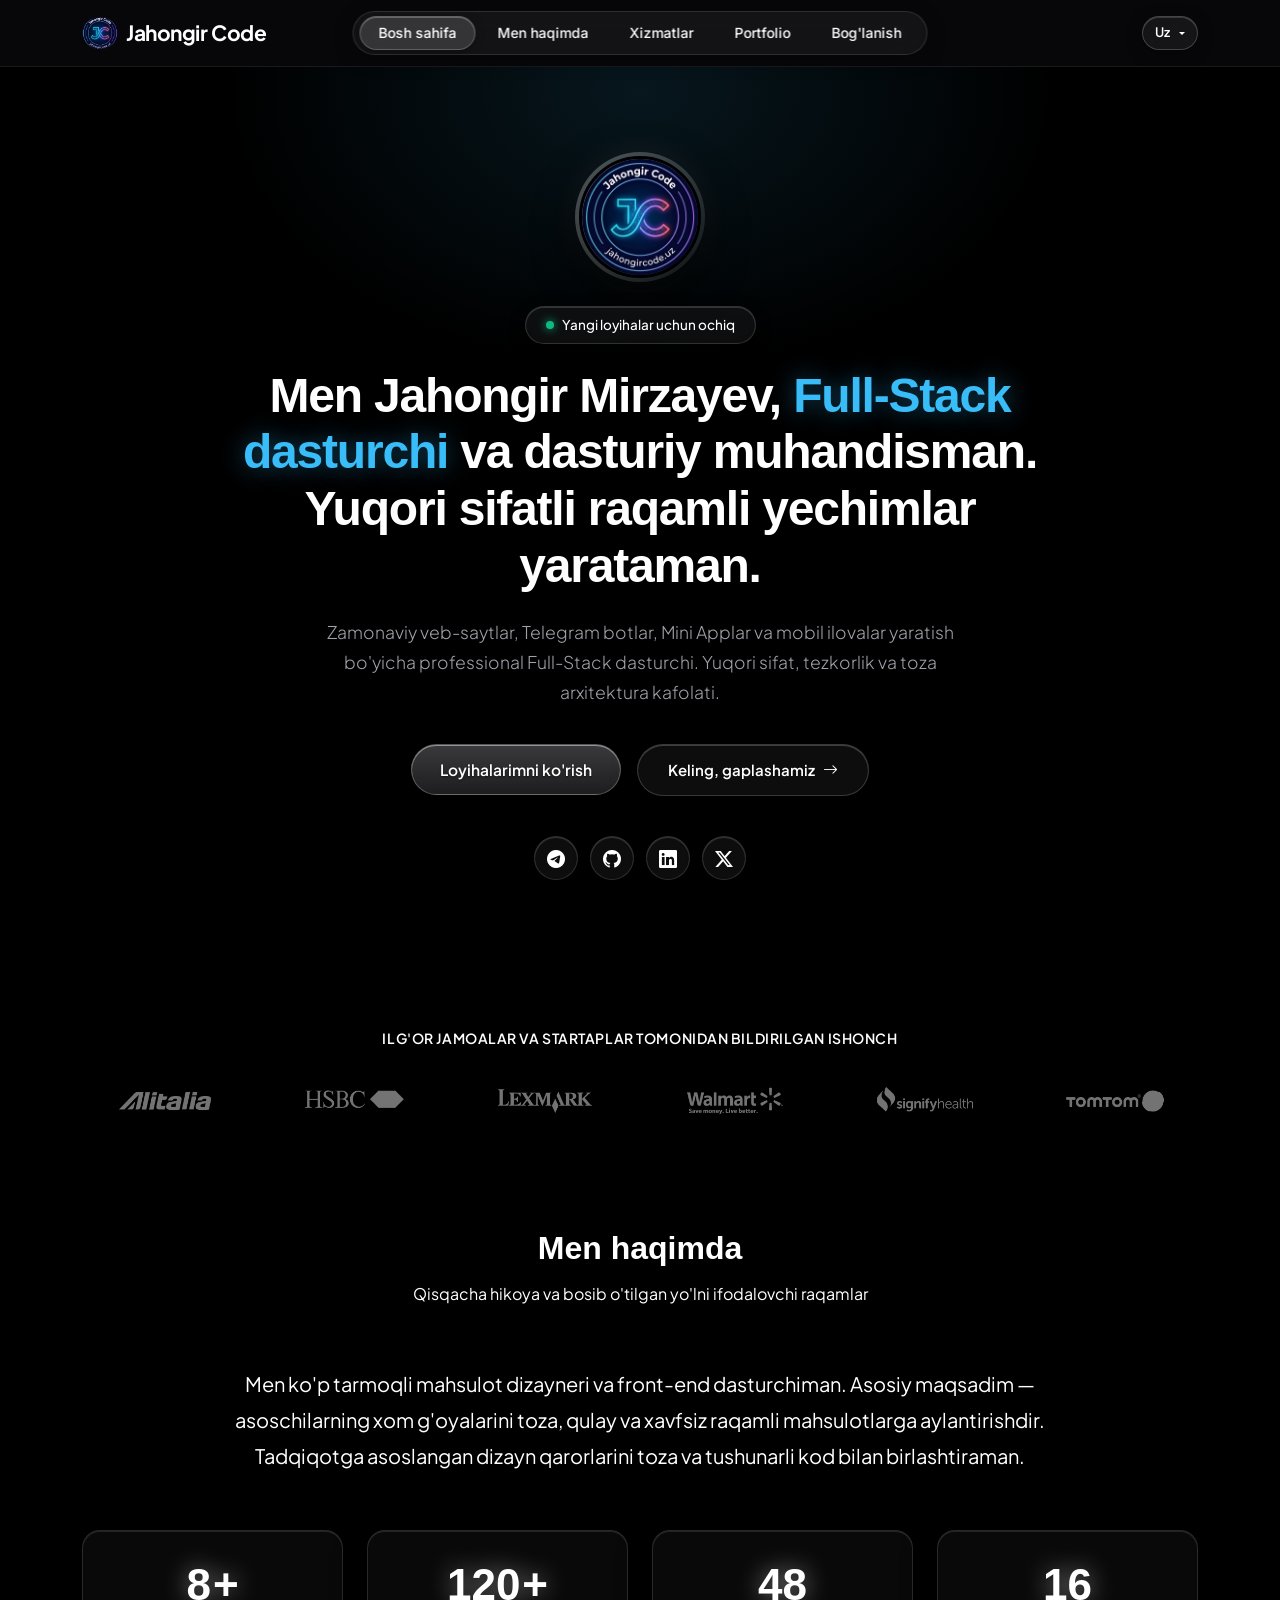
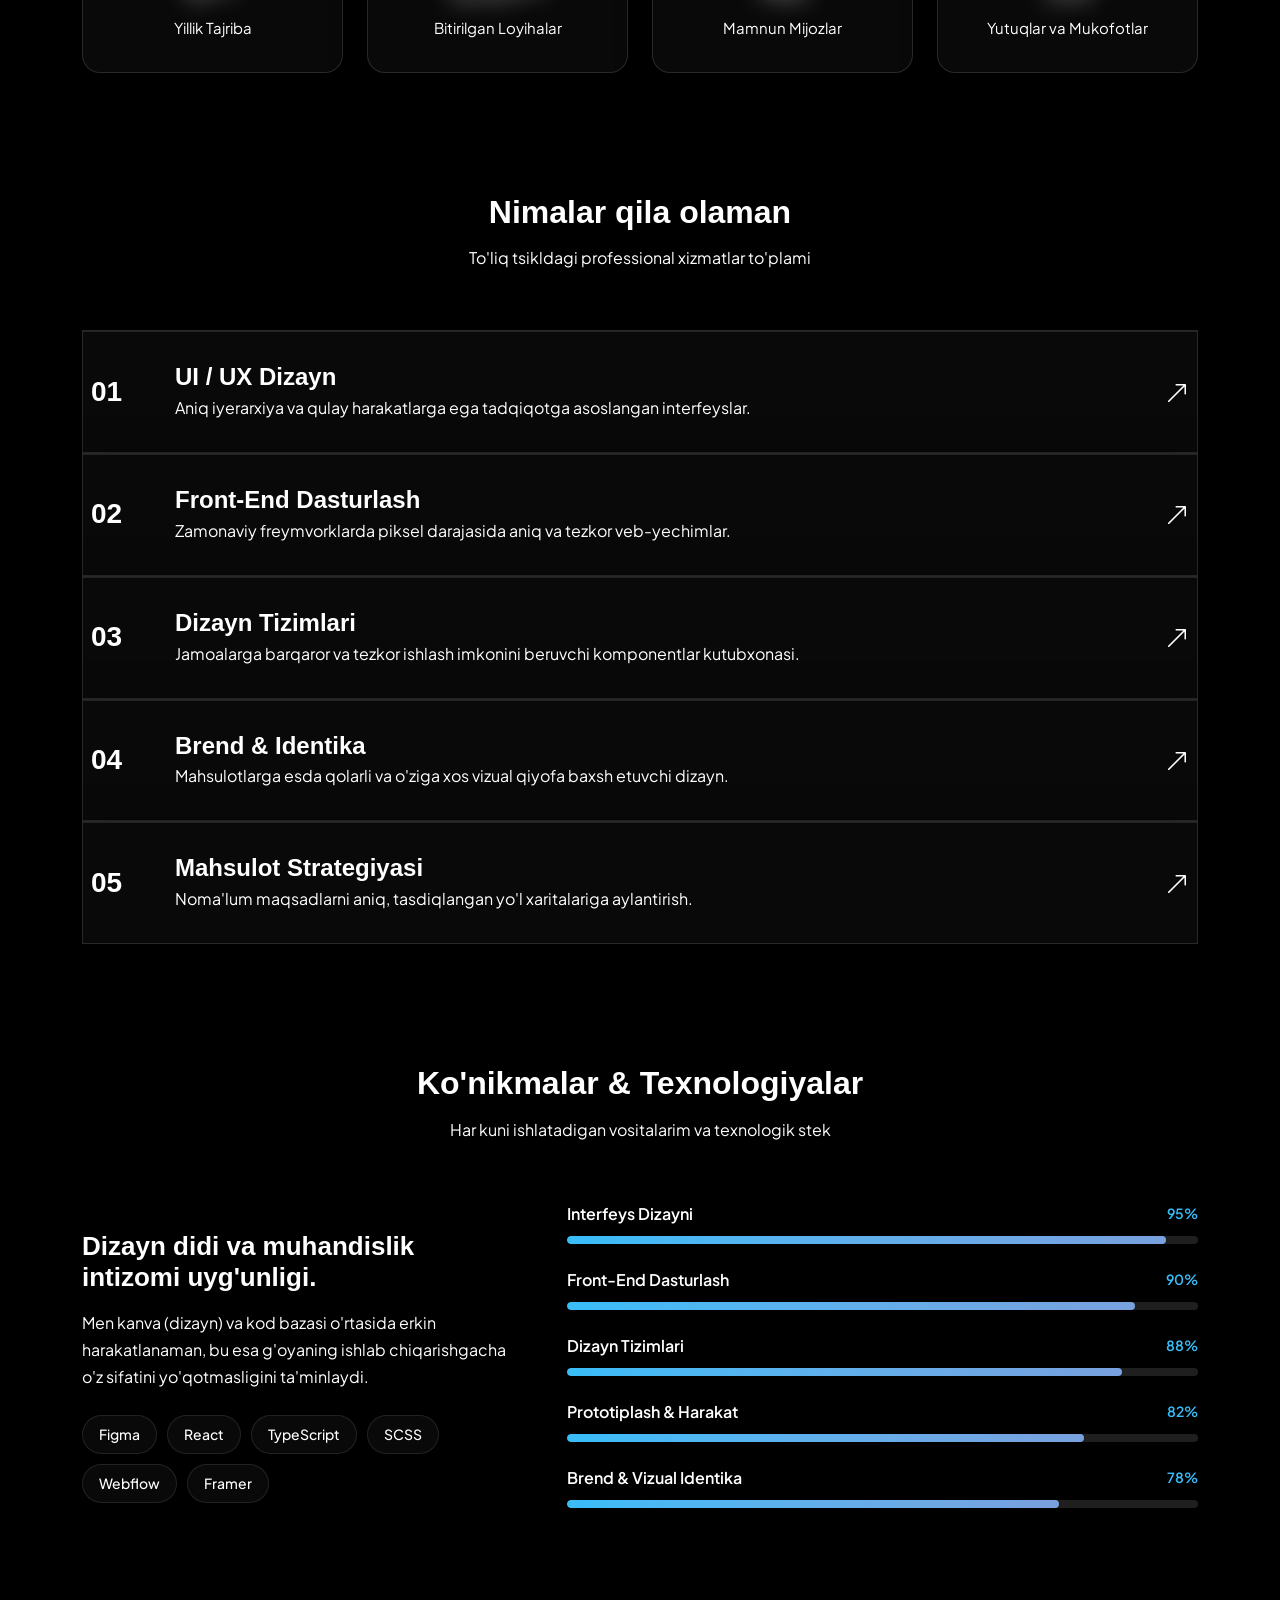
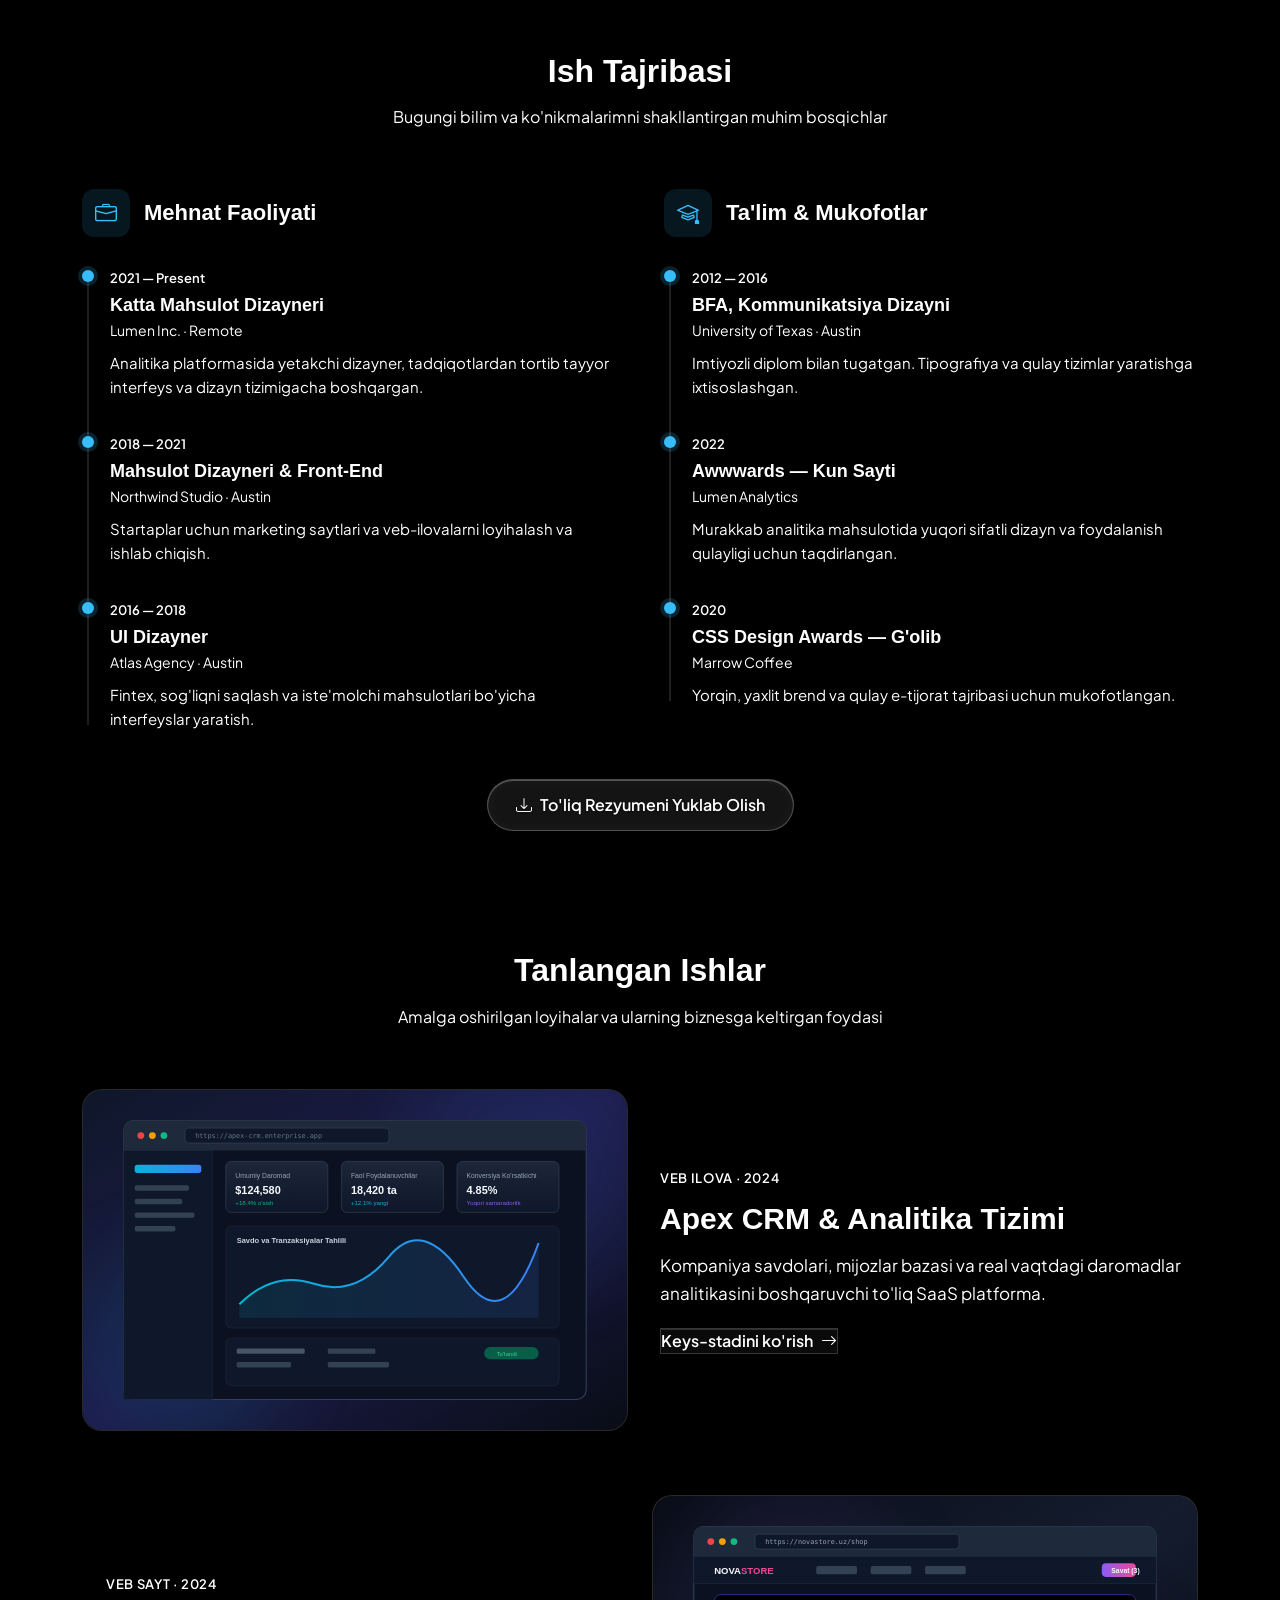
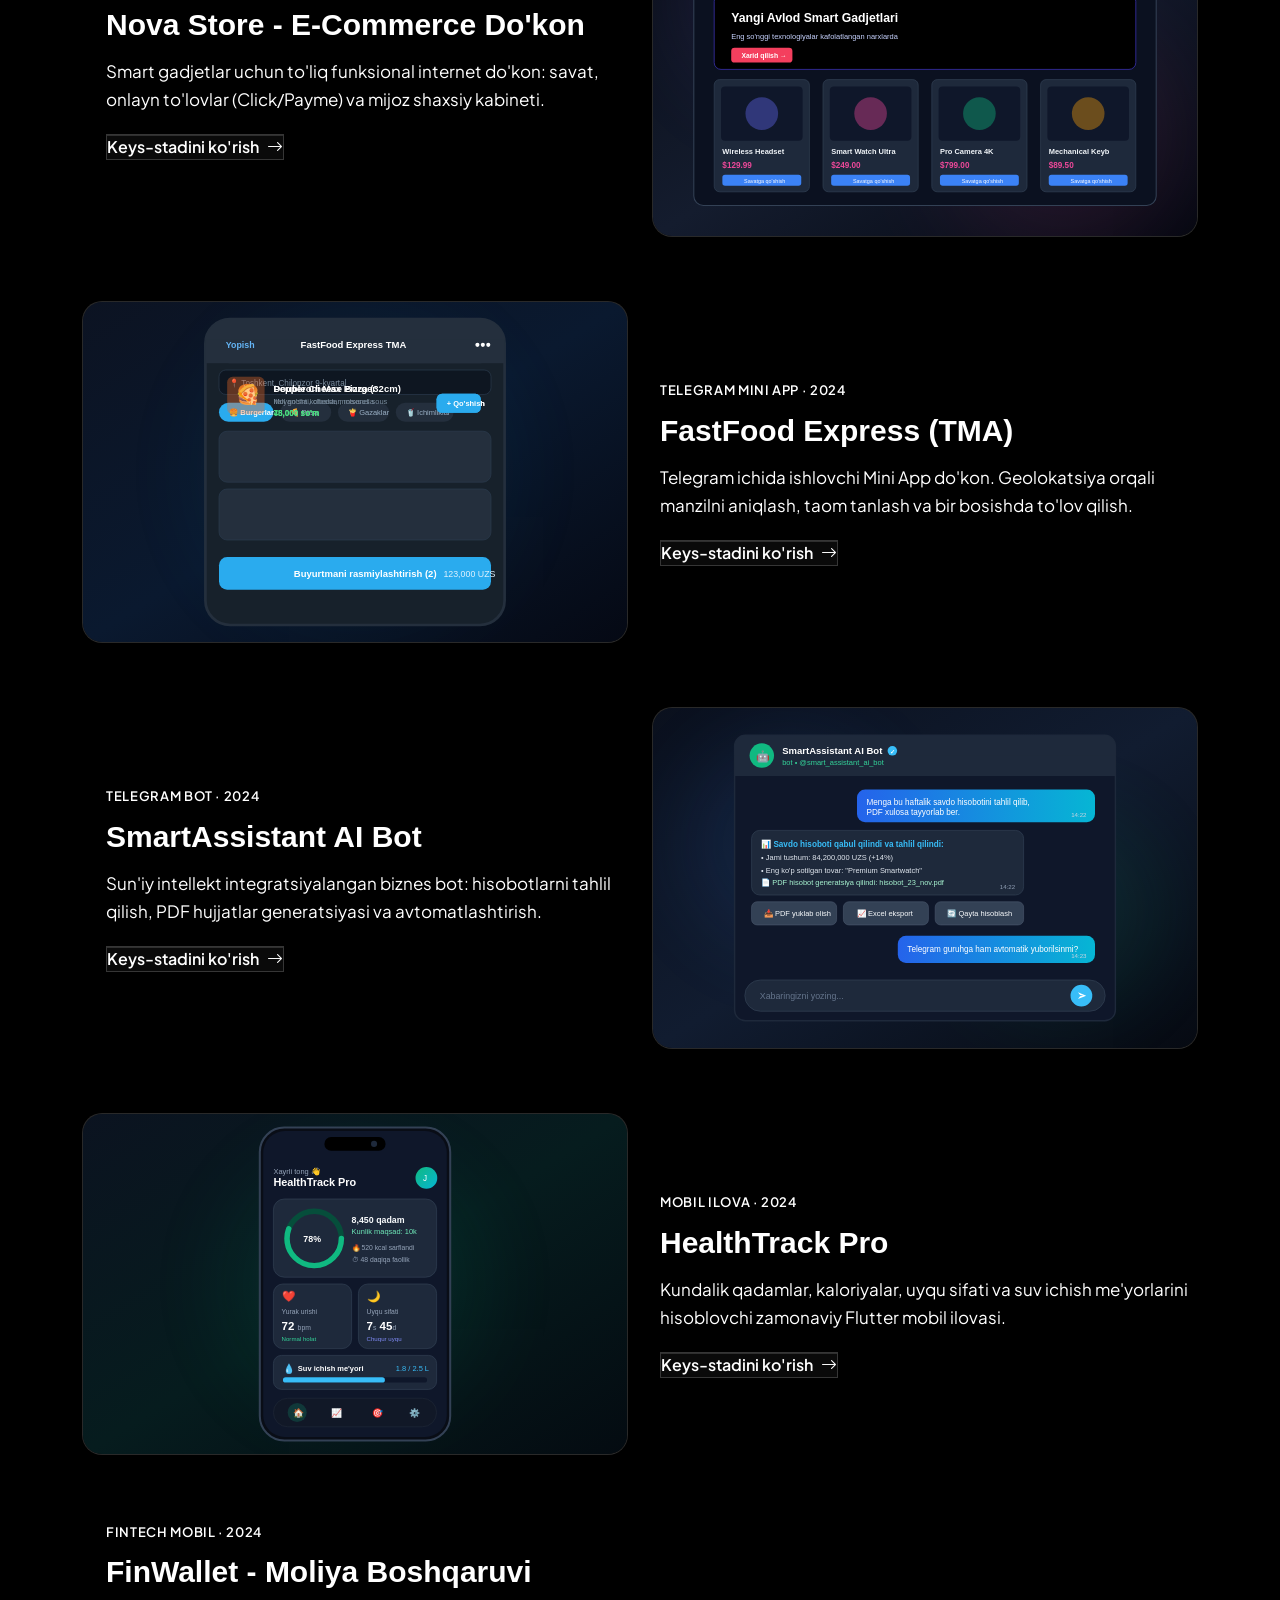
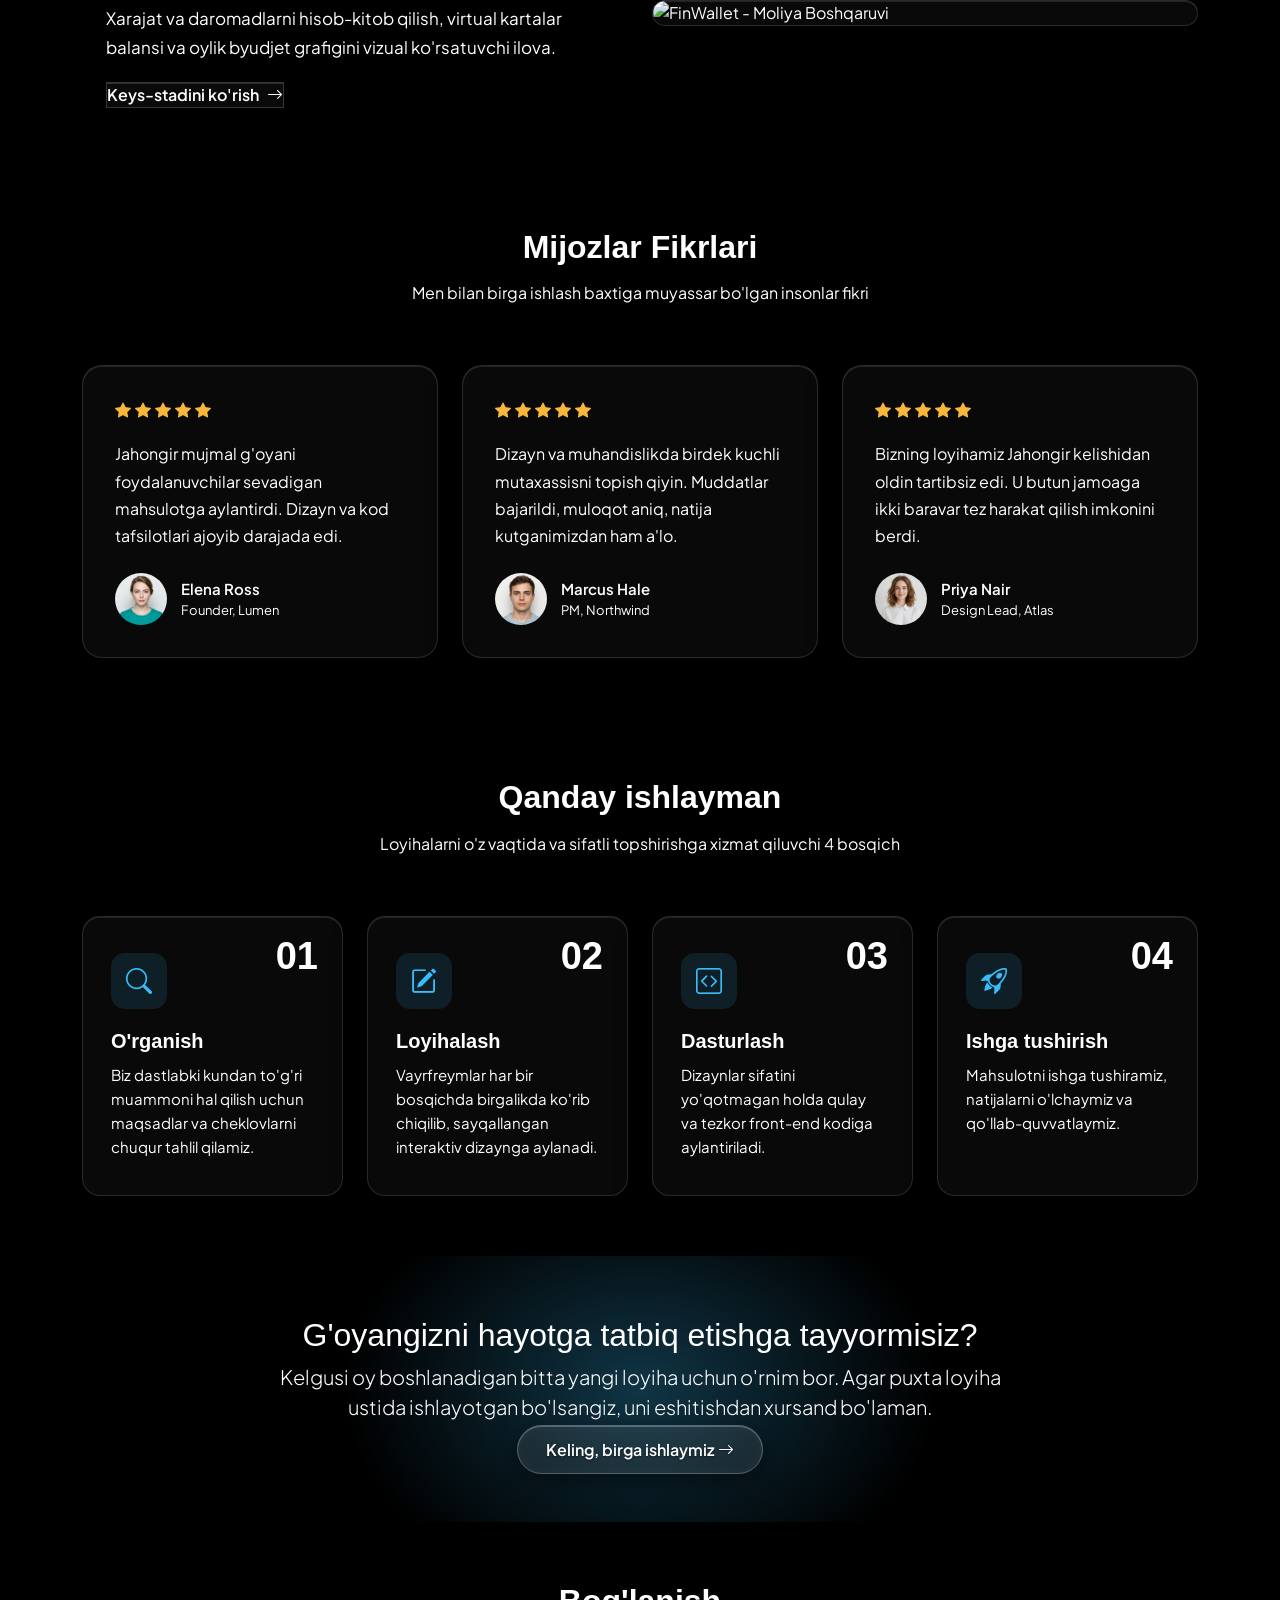
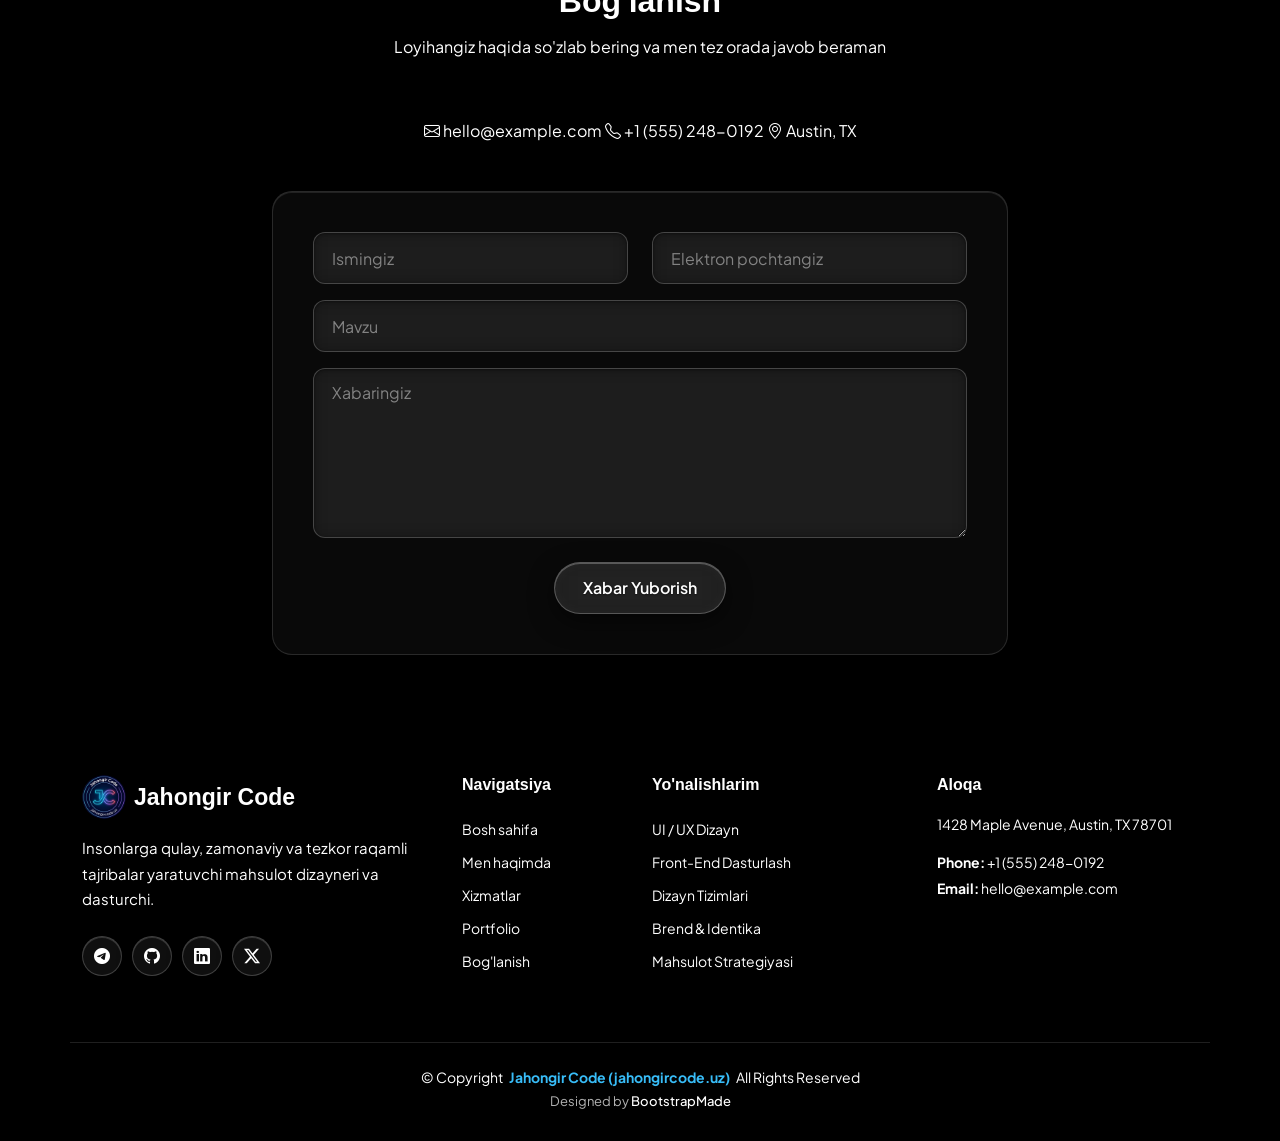
==== commit 167e4159: "chore(cache): append cache-busting version query to main.css" ====
--- a/index.html
+++ b/index.html
@@ -74,7 +74,7 @@
   <link href="https://cdn.jsdelivr.net/npm/swiper@11/swiper-bundle.min.css" rel="stylesheet">
 
   <!-- Main CSS File -->
-  <link href="assets/css/main.css" rel="stylesheet">
+  <link href="assets/css/main.css?v=20261127a" rel="stylesheet">
 
   <script>
     (function() {
--- a/assets/css/main.css
+++ b/assets/css/main.css
@@ -12,6 +12,7 @@
 --------------------------------------------------------------*/
 /* Fonts */
 :root {
+  color-scheme: dark;
   --default-font: "Inter",  system-ui, -apple-system, "Segoe UI", Roboto, "Helvetica Neue", Arial, "Noto Sans", "Liberation Sans", sans-serif, "Apple Color Emoji", "Segoe UI Emoji", "Segoe UI Symbol", "Noto Color Emoji";
   --heading-font: "Poppins",  sans-serif;
   --nav-font: "Inter",  sans-serif;
@@ -285,7 +286,7 @@
   }
 
   .navmenu li:last-child a {
-    padding-right: 0;
+    padding-right: 15px;
   }
 
   .navmenu li:hover>a,
@@ -2016,6 +2017,7 @@
 --------------------------------------------------------------*/
 body.light-mode,
 html.light-mode body {
+  color-scheme: light;
   --background-color: #f8fafc;
   --default-color: #475569;
   --heading-color: #0f172a;
@@ -2697,45 +2699,124 @@
   margin: 0;
 }
 
-/* Center Floating Pill Menu */
+/* Center Floating Pill Menu (Selloi style) */
+@media (min-width: 1200px) {
+  .navmenu {
+    position: absolute;
+    left: 50%;
+    transform: translateX(-50%);
+  }
+}
+
 .selloi-navmenu-capsule {
-  display: inline-flex;
-  align-items: center;
-  gap: 4px;
-  background: rgba(255, 255, 255, 0.04);
-  border: 1px solid rgba(255, 255, 255, 0.08);
-  border-radius: 9999px;
-  padding: 4px 6px;
-  list-style: none;
-  margin: 0;
+  display: inline-flex !important;
+  align-items: center !important;
+  gap: 3px !important;
+  background: rgba(255, 255, 255, 0.05) !important;
+  backdrop-filter: blur(16px) !important;
+  -webkit-backdrop-filter: blur(16px) !important;
+  border: 1px solid rgba(255, 255, 255, 0.12) !important;
+  border-radius: 9999px !important;
+  padding: 4px 6px !important;
+  list-style: none !important;
+  margin: 0 !important;
+  box-shadow: 0 4px 20px rgba(0, 0, 0, 0.3) !important;
 }
 
 .selloi-navmenu-capsule li {
-  margin: 0;
-  padding: 0;
+  margin: 0 !important;
+  padding: 0 !important;
+  display: inline-flex !important;
+  align-items: center !important;
 }
 
 .selloi-navmenu-capsule a {
-  display: inline-block;
-  color: #a1a1aa !important;
-  text-decoration: none;
-  font-size: 14px;
-  font-weight: 500;
-  padding: 7px 18px;
-  border-radius: 9999px;
-  transition: all 0.2s ease;
-  white-space: nowrap;
+  display: inline-flex !important;
+  align-items: center !important;
+  justify-content: center !important;
+  color: #d4d4d8 !important;
+  text-decoration: none !important;
+  font-size: 14px !important;
+  font-weight: 500 !important;
+  padding: 6px 18px !important;
+  border-radius: 9999px !important;
+  border: 1px solid transparent !important;
+  transition: all 0.2s cubic-bezier(0.16, 1, 0.3, 1) !important;
+  white-space: nowrap !important;
+  position: relative !important;
+  line-height: 1.4 !important;
+  text-shadow: none !important;
+  outline: none !important;
+}
+
+.selloi-navmenu-capsule li:first-child a,
+.navmenu ul.selloi-navmenu-capsule li:first-child a,
+.navmenu .selloi-navmenu-capsule li:first-child a {
+  padding-left: 18px !important;
+}
+
+.selloi-navmenu-capsule li:last-child a,
+.navmenu ul.selloi-navmenu-capsule li:last-child a,
+.navmenu .selloi-navmenu-capsule li:last-child a {
+  padding-right: 18px !important;
 }
 
 .selloi-navmenu-capsule a:hover {
   color: #ffffff !important;
-}
-
-.selloi-navmenu-capsule a.active {
+  background: rgba(255, 255, 255, 0.08) !important;
+  border-color: rgba(255, 255, 255, 0.1) !important;
+  text-shadow: none !important;
+}
+
+.selloi-navmenu-capsule a.active,
+.selloi-navmenu-capsule .active,
+.selloi-navmenu-capsule a.active:focus {
   color: #ffffff !important;
-  background: rgba(255, 255, 255, 0.09) !important;
-  border: 1px solid rgba(255, 255, 255, 0.2) !important;
-  box-shadow: 0 2px 8px rgba(0, 0, 0, 0.5), inset 0 1px 0 rgba(255, 255, 255, 0.25) !important;
+  background: rgba(255, 255, 255, 0.14) !important;
+  border: 1px solid rgba(255, 255, 255, 0.22) !important;
+  box-shadow: 0 2px 10px rgba(0, 0, 0, 0.35), inset 0 1px 0 rgba(255, 255, 255, 0.25) !important;
+  text-shadow: none !important;
+}
+
+/* Completely remove underline pseudo-element inside capsule */
+.selloi-navmenu-capsule a::after,
+.selloi-navmenu-capsule a:focus::after,
+.selloi-navmenu-capsule a:hover::after,
+.selloi-navmenu-capsule a.active::after,
+.selloi-navmenu-capsule .active::after,
+.selloi-navmenu-capsule li:hover > a::after {
+  display: none !important;
+  content: none !important;
+  opacity: 0 !important;
+  visibility: hidden !important;
+  transform: scaleX(0) !important;
+  width: 0 !important;
+  height: 0 !important;
+  border: none !important;
+  background: transparent !important;
+}
+
+/* Light mode support for capsule */
+body.light-mode .selloi-navmenu-capsule {
+  background: rgba(0, 0, 0, 0.04) !important;
+  border-color: rgba(0, 0, 0, 0.09) !important;
+  box-shadow: 0 4px 16px rgba(0, 0, 0, 0.06) !important;
+}
+
+body.light-mode .selloi-navmenu-capsule a {
+  color: #52525b !important;
+}
+
+body.light-mode .selloi-navmenu-capsule a:hover {
+  color: #18181b !important;
+  background: rgba(0, 0, 0, 0.05) !important;
+}
+
+body.light-mode .selloi-navmenu-capsule a.active {
+  color: #18181b !important;
+  background: #ffffff !important;
+  border: 1px solid rgba(0, 0, 0, 0.1) !important;
+  box-shadow: 0 2px 8px rgba(0, 0, 0, 0.1) !important;
 }
 
 /* Header Right Pills */
@@ -3192,12 +3273,34 @@
   border-radius: 9999px;
 }
 
-@media (max-width: 991.98px) {
+@media (max-width: 1199.98px) {
   .selloi-hero-heading {
     font-size: 38px;
   }
   .selloi-navmenu-capsule {
-    display: none;
+    display: none !important;
+  }
+  .mobile-nav-active .selloi-navmenu-capsule {
+    display: flex !important;
+    flex-direction: column !important;
+    position: fixed !important;
+    top: 75px !important;
+    left: 20px !important;
+    right: 20px !important;
+    border-radius: 18px !important;
+    padding: 12px !important;
+    gap: 6px !important;
+    background: rgba(18, 18, 20, 0.98) !important;
+    border: 1px solid rgba(255, 255, 255, 0.15) !important;
+    box-shadow: 0 20px 50px rgba(0, 0, 0, 0.8) !important;
+    z-index: 99999 !important;
+  }
+  .mobile-nav-active .selloi-navmenu-capsule a {
+    width: 100% !important;
+    padding: 12px 18px !important;
+    border-radius: 12px !important;
+    justify-content: flex-start !important;
+    font-size: 16px !important;
   }
   .selloi-metrics-grid {
     grid-template-columns: repeat(2, 1fr);
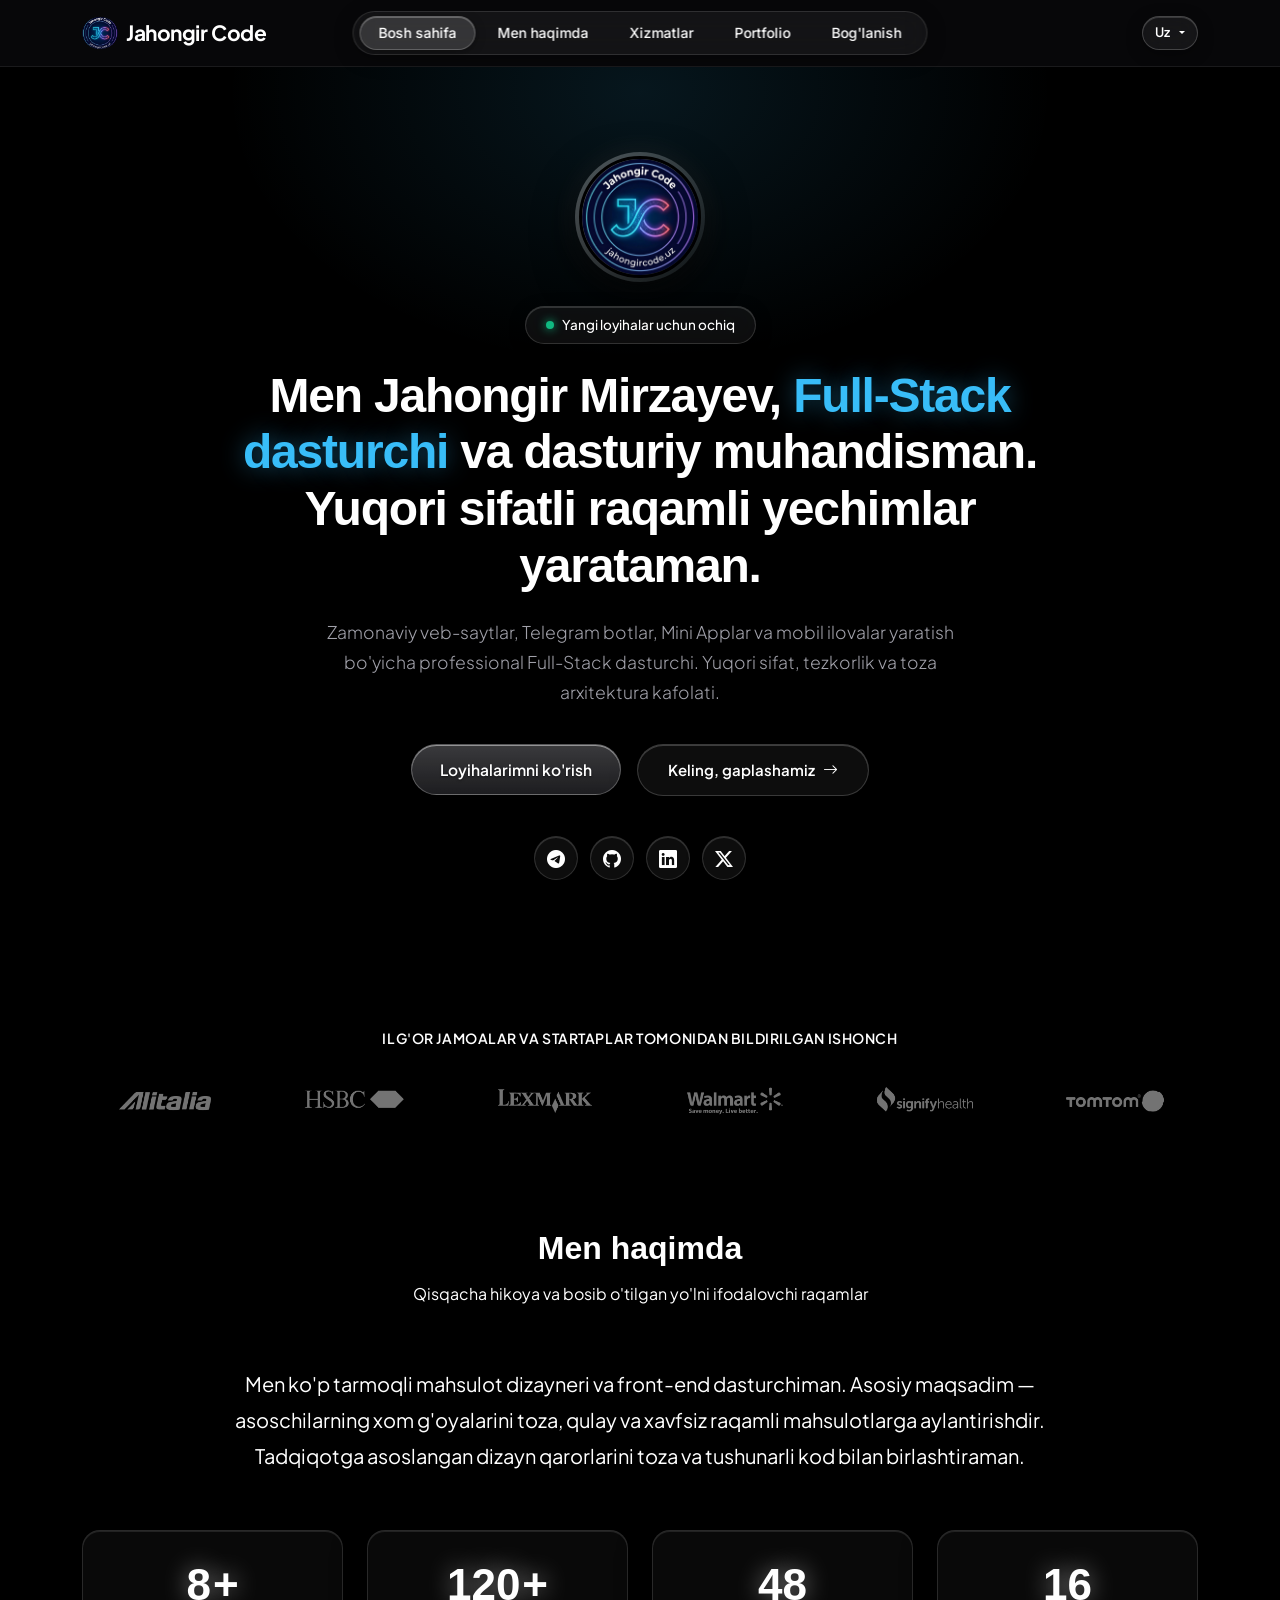
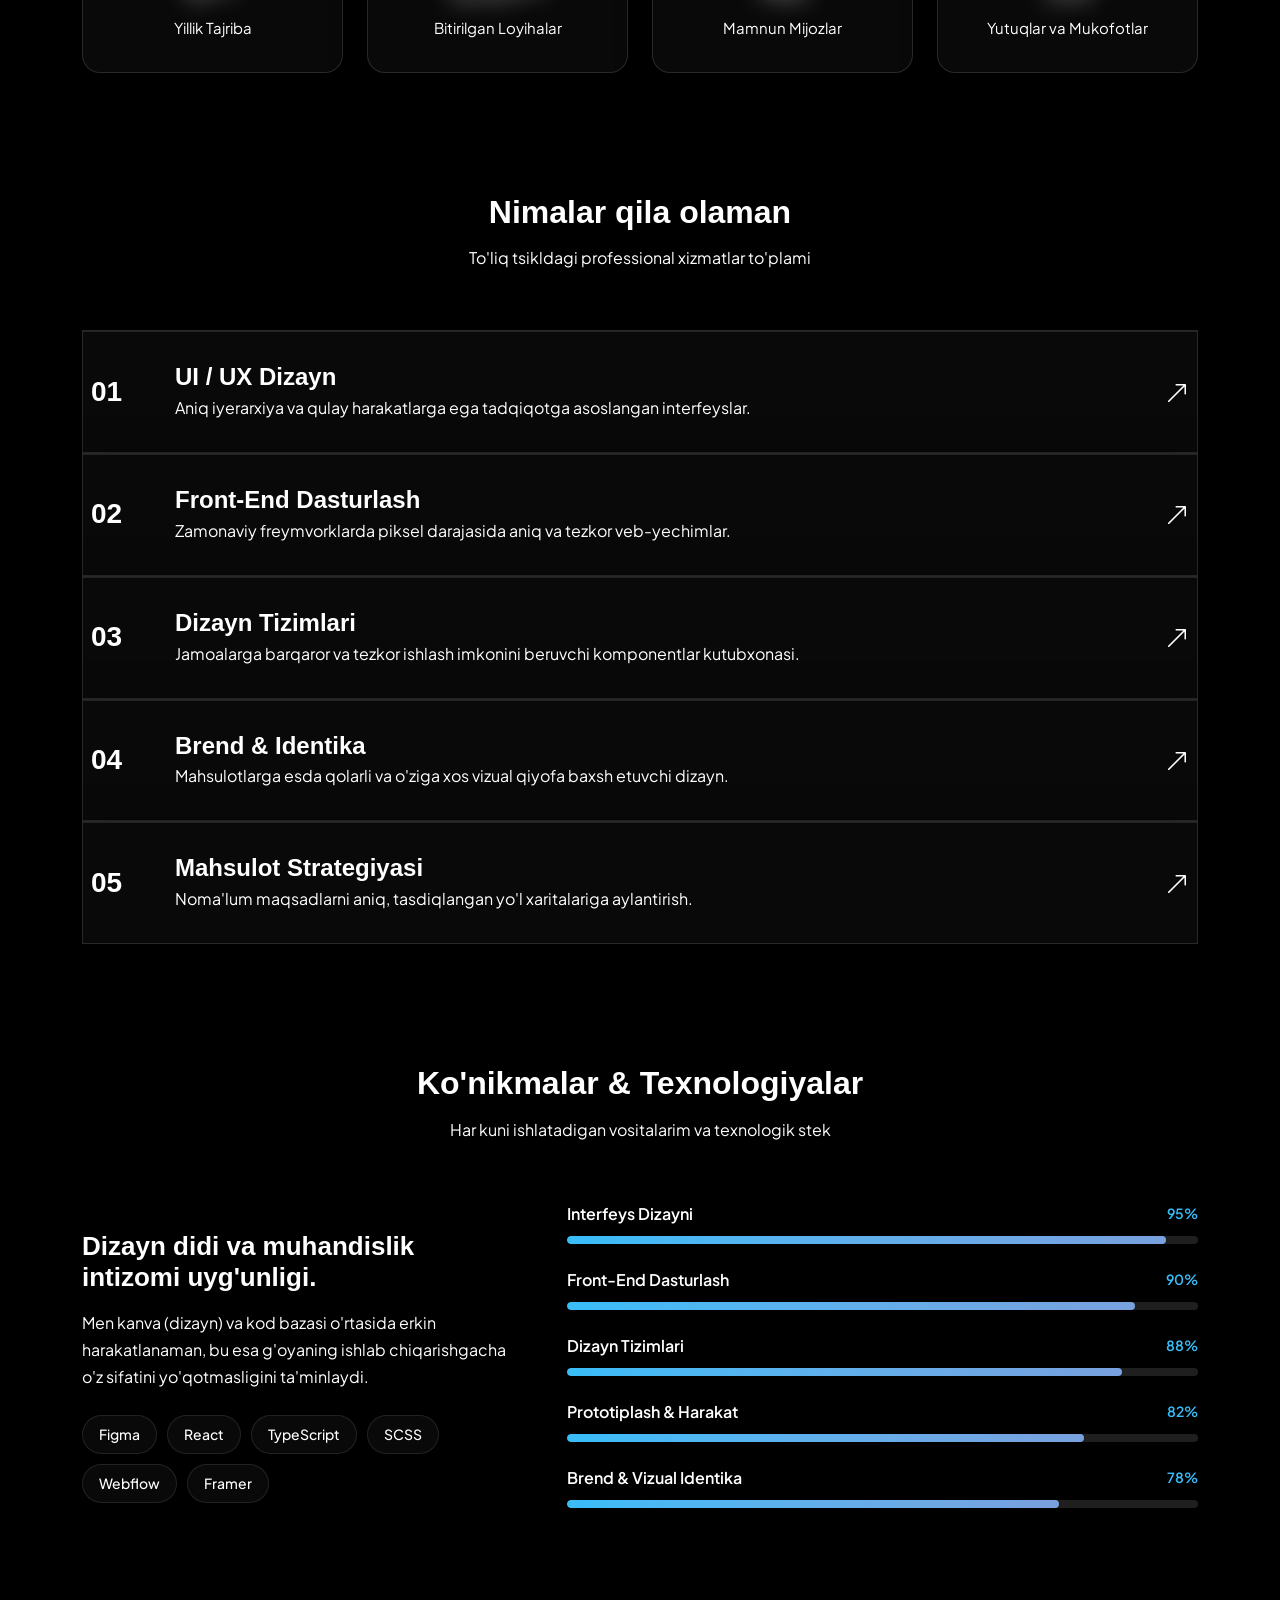
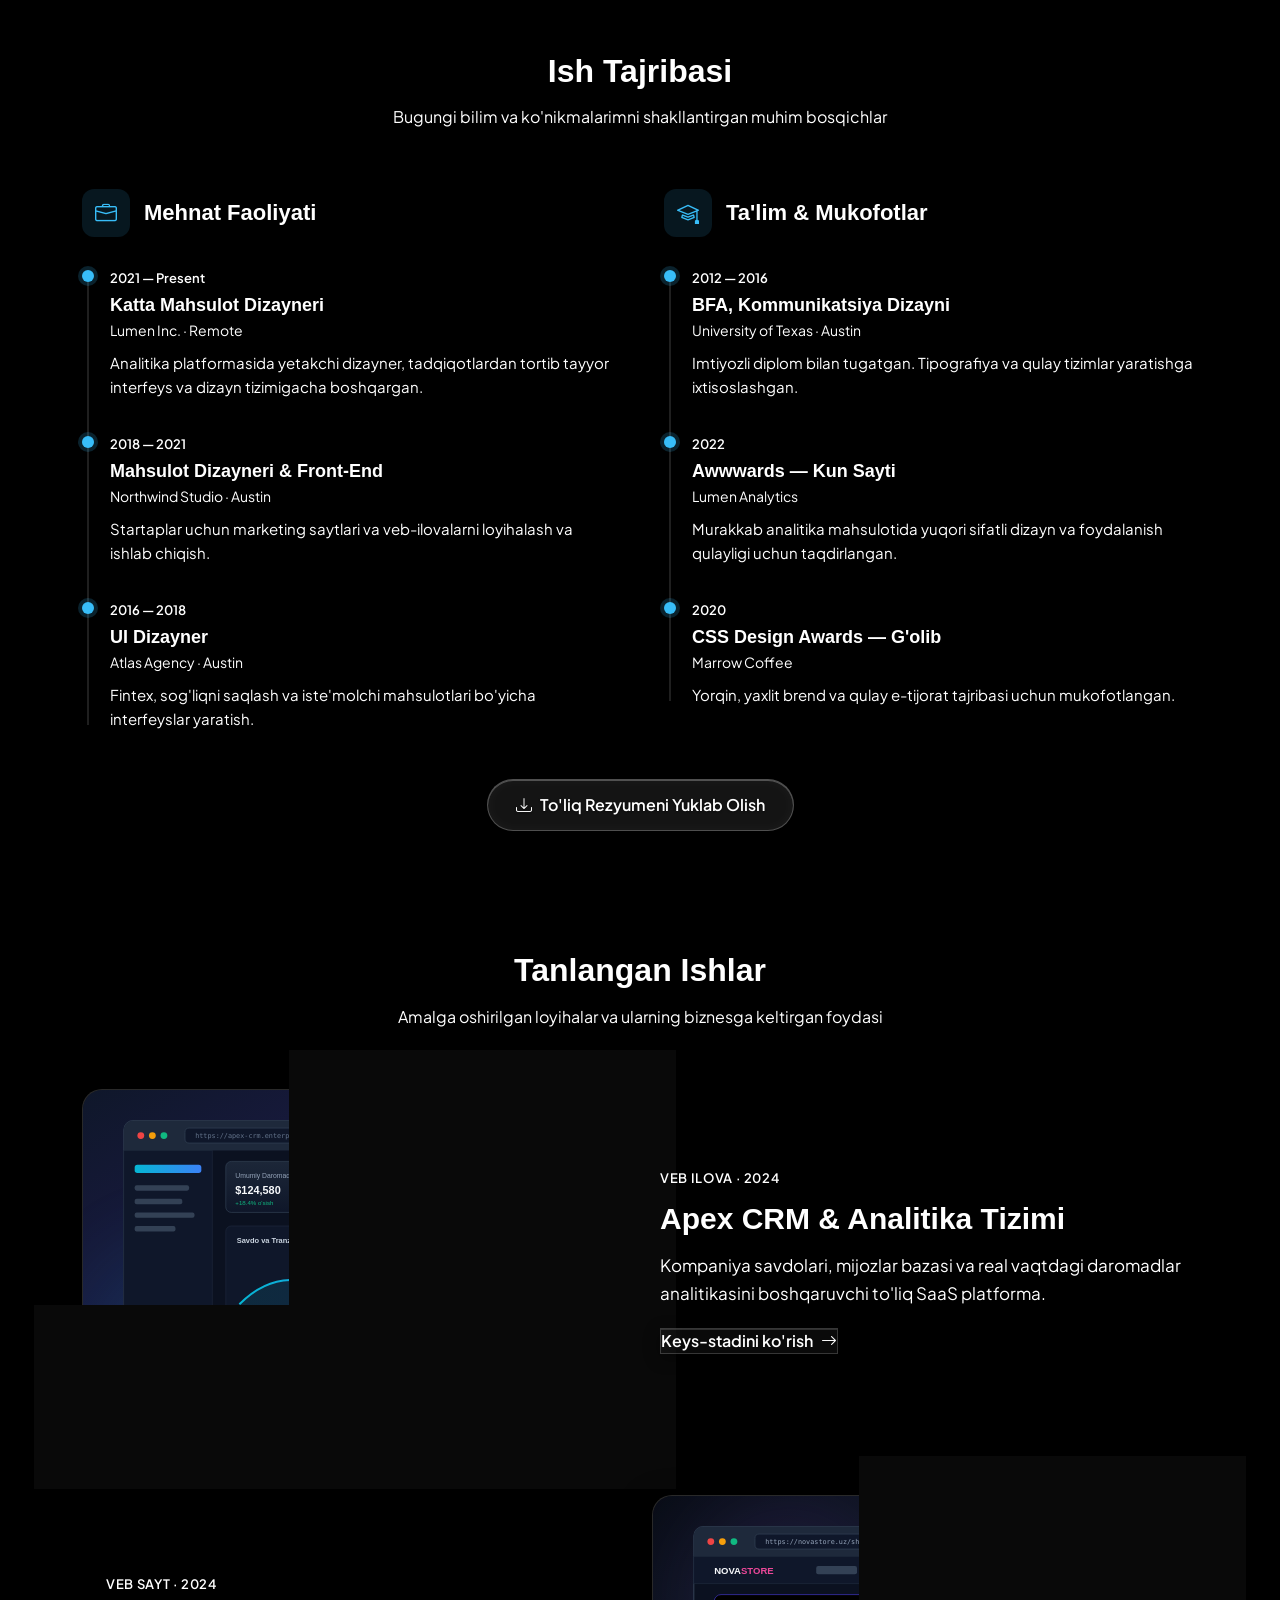
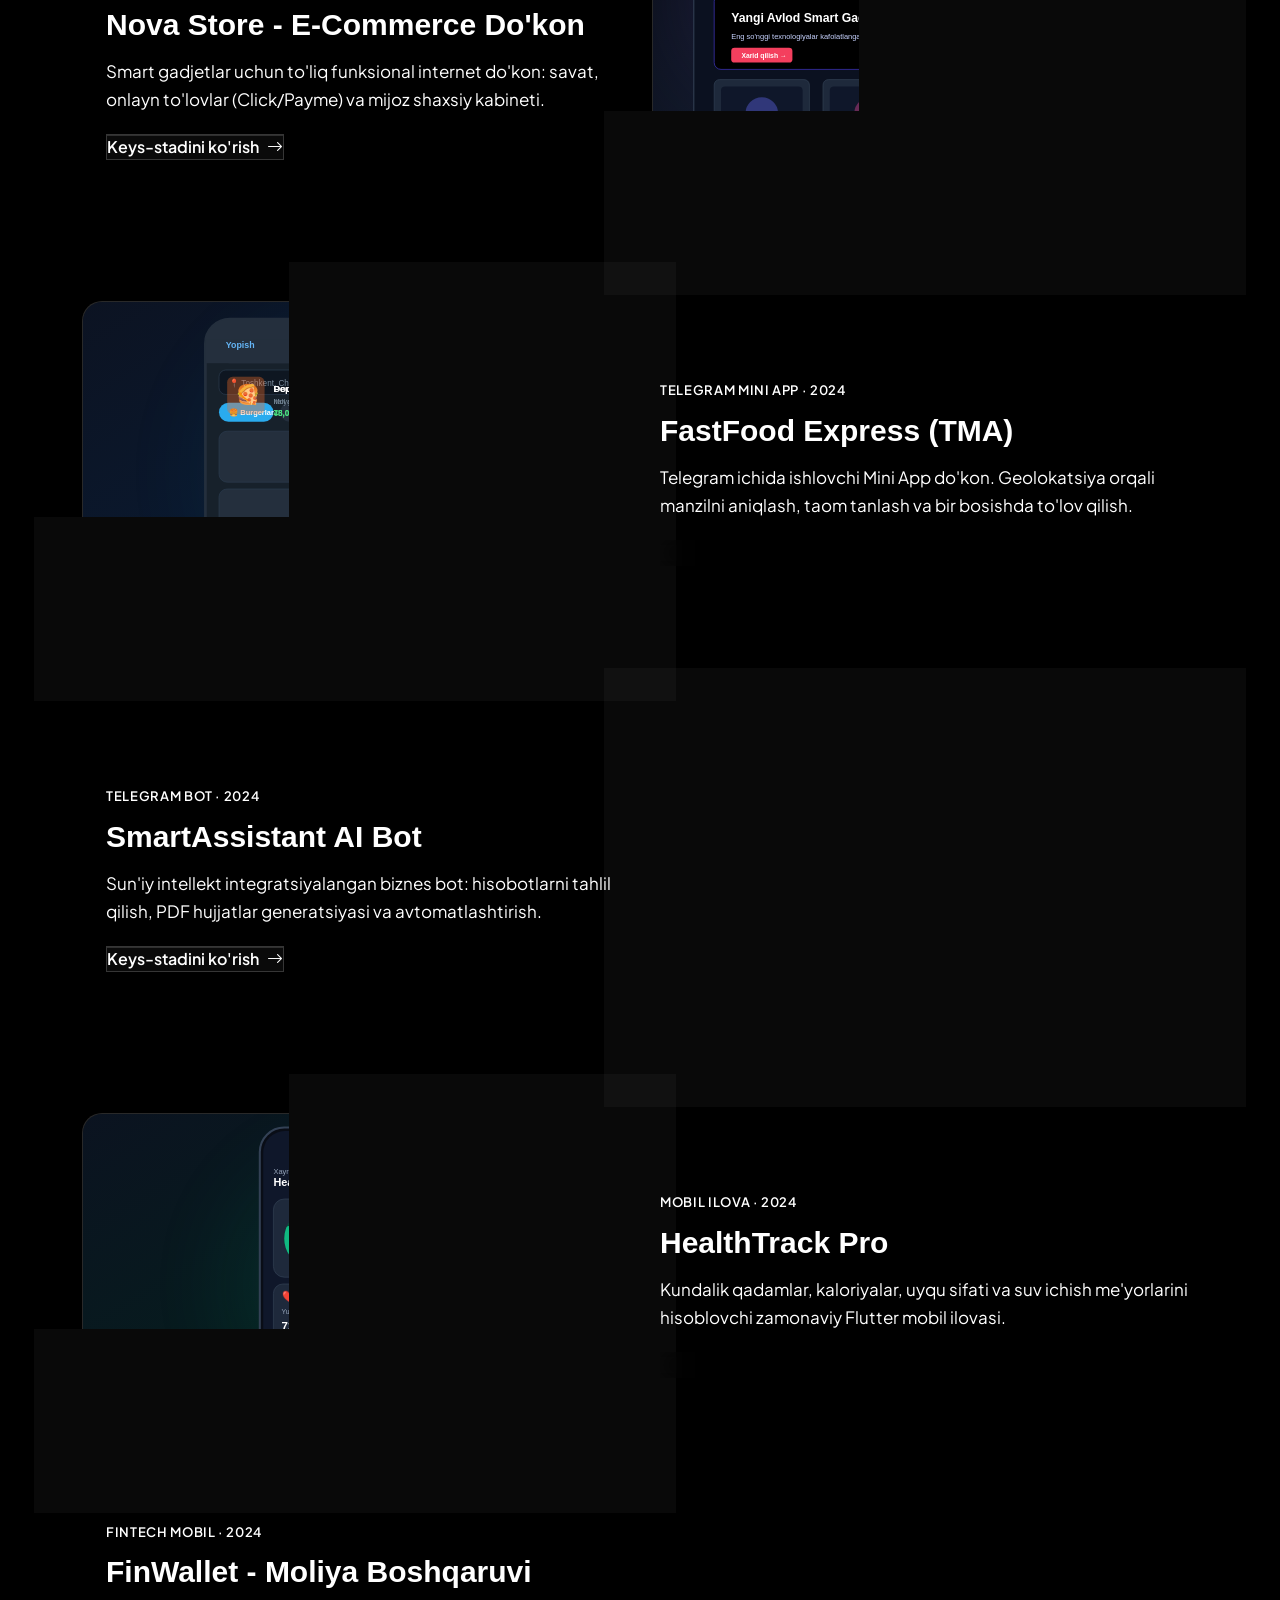
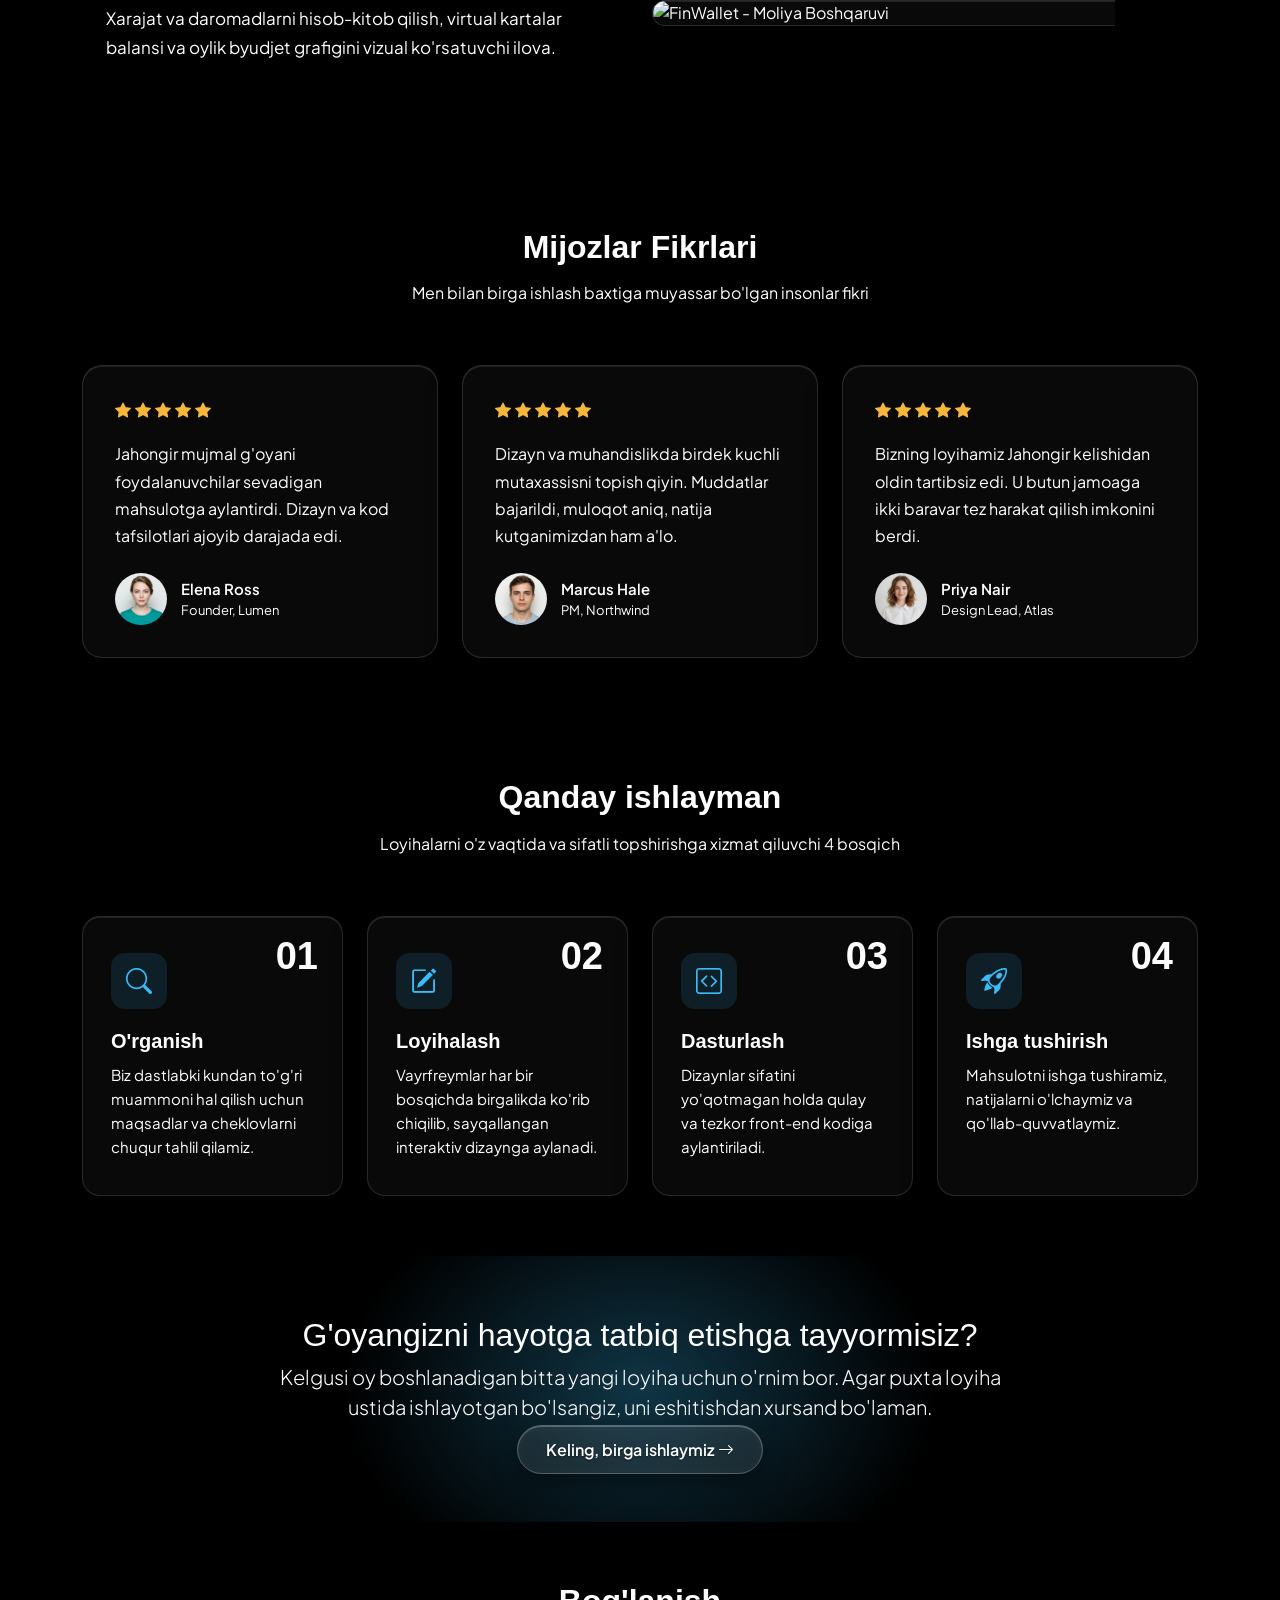
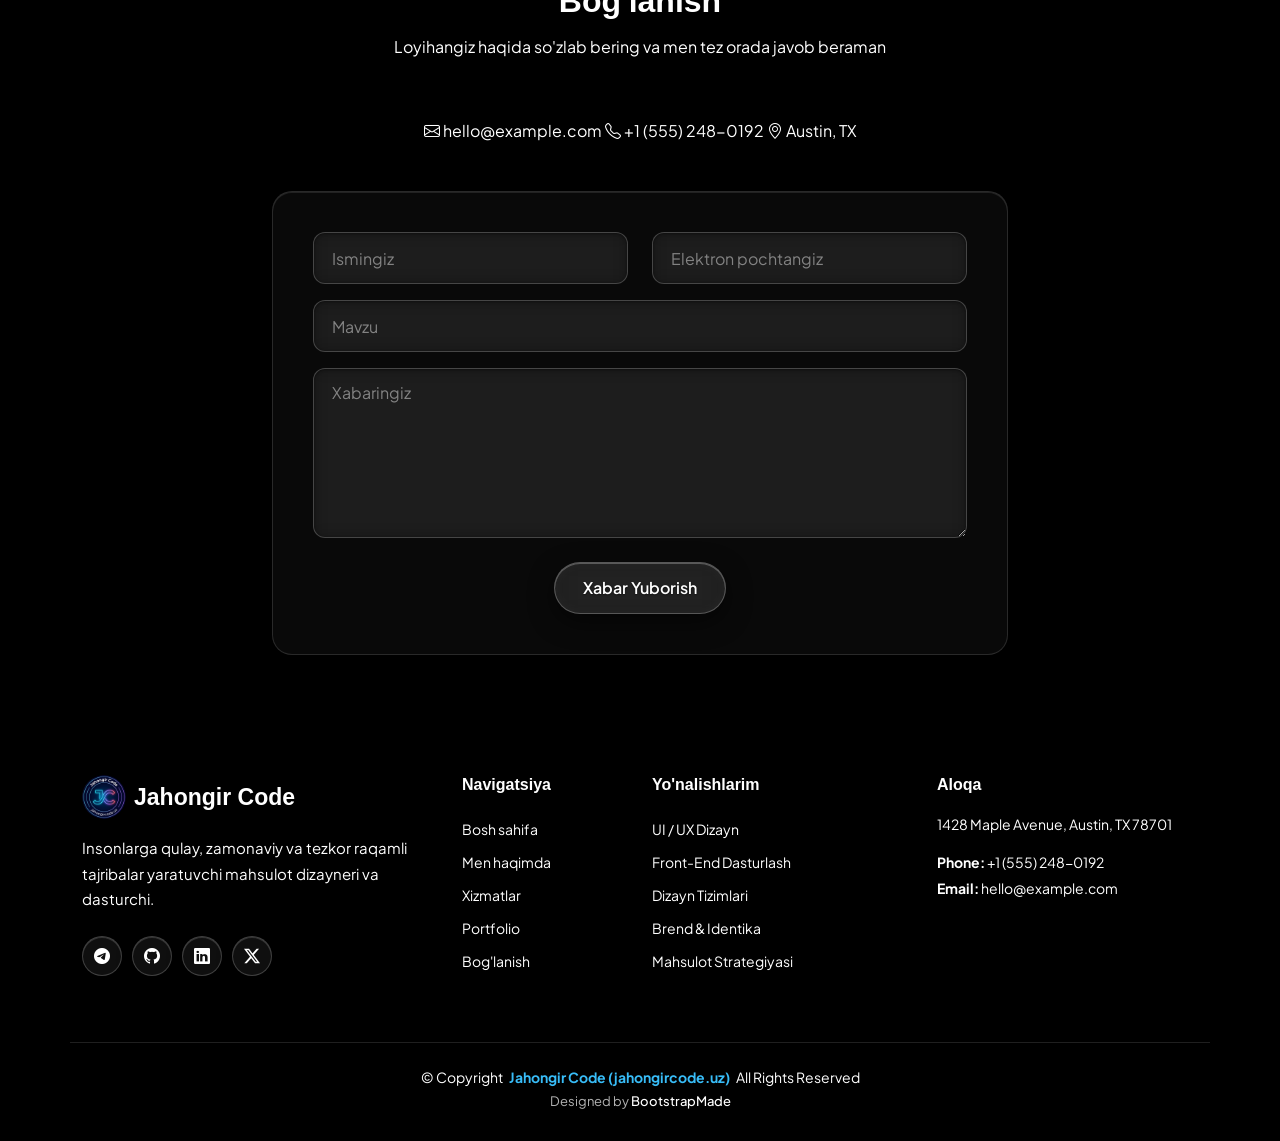
==== commit 8c2d2728: "chore(domain): set primary domain to jahongircode.uz" ====
--- a/index.html
+++ b/index.html
@@ -4,29 +4,29 @@
 <head>
   <meta charset="utf-8">
   <meta content="width=device-width, initial-scale=1.0" name="viewport">
-  <title>Jahongir Mirzayev | mirzayev-jahongir.uz — Full-Stack Dasturchi Portfolio</title>
-  <meta name="description" content="Jahongir Mirzayev — Full-Stack dasturchi va muhandis. Zamonaviy veb-saytlar, Telegram botlar, Mini Applar va dasturiy ta'minot yaratish xizmati. mirzayev-jahongir.uz rasmiy portfolio sayti.">
-  <meta name="keywords" content="mirzayev jahongir, mirzayev-jahongir, mirzayev jahongir uz, mirzayev-jahongir.uz, jahongir mirzayev, jahongir code, jahongircode, full stack dasturchi, dasturchi portfolio">
+  <title>Jahongir Code | jahongircode.uz — Full-Stack Dasturchi Portfolio</title>
+  <meta name="description" content="Jahongir Mirzayev (Jahongir Code) — Full-Stack dasturchi va dasturiy muhandis. Zamonaviy veb-saytlar, Telegram botlar, Mini Applar va dasturiy ta'minot yaratish xizmati. jahongircode.uz rasmiy portfolio sayti.">
+  <meta name="keywords" content="jahongir code, jahongircode, jahongircode.uz, jahongircode uz, mirzayev jahongir, mirzayev-jahongir, mirzayev-jahongir.uz, full stack dasturchi, dasturchi portfolio">
   <meta name="author" content="Jahongir Mirzayev">
   <meta name="robots" content="index, follow, max-snippet:-1, max-image-preview:large, max-video-preview:-1">
-  <link rel="canonical" href="https://mirzayev-jahongir.uz/">
+  <link rel="canonical" href="https://jahongircode.uz/">
 
   <!-- OpenGraph / Social Media -->
   <meta property="og:locale" content="uz_UZ">
   <meta property="og:type" content="website">
-  <meta property="og:title" content="Jahongir Mirzayev | mirzayev-jahongir.uz — Full-Stack Dasturchi">
-  <meta property="og:description" content="Jahongir Mirzayev — Full-Stack dasturchi va muhandis. Veb-saytlar, Telegram botlar va raqamli yechimlar.">
-  <meta property="og:url" content="https://mirzayev-jahongir.uz/">
-  <meta property="og:site_name" content="mirzayev-jahongir.uz">
-  <meta property="og:image" content="https://mirzayev-jahongir.uz/assets/img/logo.png">
+  <meta property="og:title" content="Jahongir Code | jahongircode.uz — Full-Stack Dasturchi">
+  <meta property="og:description" content="Jahongir Mirzayev (Jahongir Code) — Full-Stack dasturchi va muhandis. Veb-saytlar, Telegram botlar va raqamli yechimlar.">
+  <meta property="og:url" content="https://jahongircode.uz/">
+  <meta property="og:site_name" content="jahongircode.uz">
+  <meta property="og:image" content="https://jahongircode.uz/assets/img/logo.png">
   <meta property="og:image:width" content="960">
   <meta property="og:image:height" content="960">
 
   <!-- Twitter Card -->
   <meta name="twitter:card" content="summary_large_image">
-  <meta name="twitter:title" content="Jahongir Mirzayev | mirzayev-jahongir.uz — Full-Stack Dasturchi">
-  <meta name="twitter:description" content="Jahongir Mirzayev — Full-Stack dasturchi va muhandis portfolio sayti.">
-  <meta name="twitter:image" content="https://mirzayev-jahongir.uz/assets/img/logo.png">
+  <meta name="twitter:title" content="Jahongir Code | jahongircode.uz — Full-Stack Dasturchi">
+  <meta name="twitter:description" content="Jahongir Mirzayev (Jahongir Code) — Full-Stack dasturchi va muhandis portfolio sayti.">
+  <meta name="twitter:image" content="https://jahongircode.uz/assets/img/logo.png">
 
   <!-- Structured Data (JSON-LD) for Search Engines -->
   <script type="application/ld+json">
@@ -35,20 +35,20 @@
     "@graph": [
       {
         "@type": "WebSite",
-        "@id": "https://mirzayev-jahongir.uz/#website",
-        "url": "https://mirzayev-jahongir.uz/",
-        "name": "Jahongir Mirzayev Portfolio",
-        "alternateName": ["mirzayev jahongir", "mirzayev-jahongir", "mirzayev-jahongir uz", "Jahongir Code"],
+        "@id": "https://jahongircode.uz/#website",
+        "url": "https://jahongircode.uz/",
+        "name": "Jahongir Code Portfolio",
+        "alternateName": ["jahongircode", "jahongir code", "mirzayev jahongir", "mirzayev-jahongir.uz", "Jahongir Mirzayev"],
         "publisher": {
-          "@id": "https://mirzayev-jahongir.uz/#person"
+          "@id": "https://jahongircode.uz/#person"
         }
       },
       {
         "@type": "Person",
-        "@id": "https://mirzayev-jahongir.uz/#person",
+        "@id": "https://jahongircode.uz/#person",
         "name": "Jahongir Mirzayev",
-        "url": "https://mirzayev-jahongir.uz/",
-        "image": "https://mirzayev-jahongir.uz/assets/img/logo.png",
+        "url": "https://jahongircode.uz/",
+        "image": "https://jahongircode.uz/assets/img/logo.png",
         "jobTitle": "Full-Stack Dasturchi",
         "knowsAbout": ["JavaScript", "Python", "Full-Stack Web Development", "Telegram Bot", "API", "Web Design"],
         "description": "Professional Full-Stack dasturchi va dasturiy muhandis."
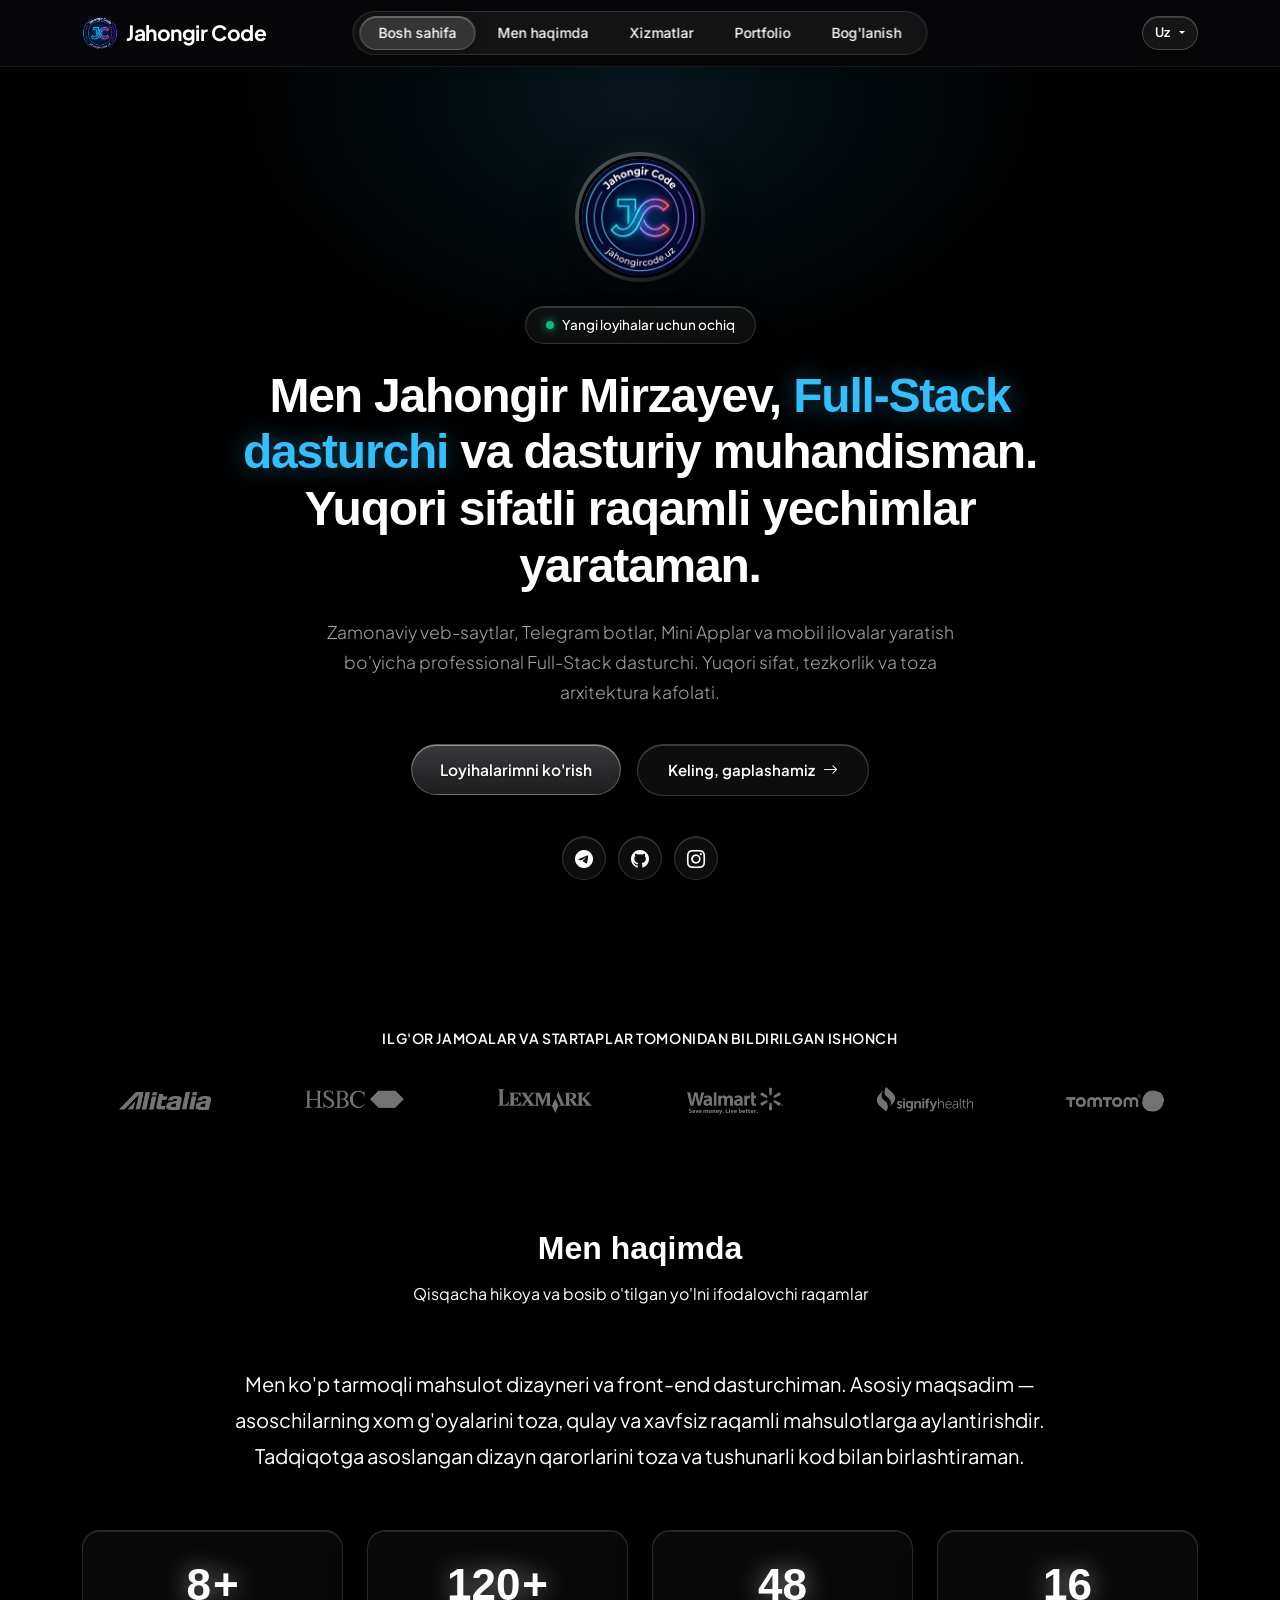
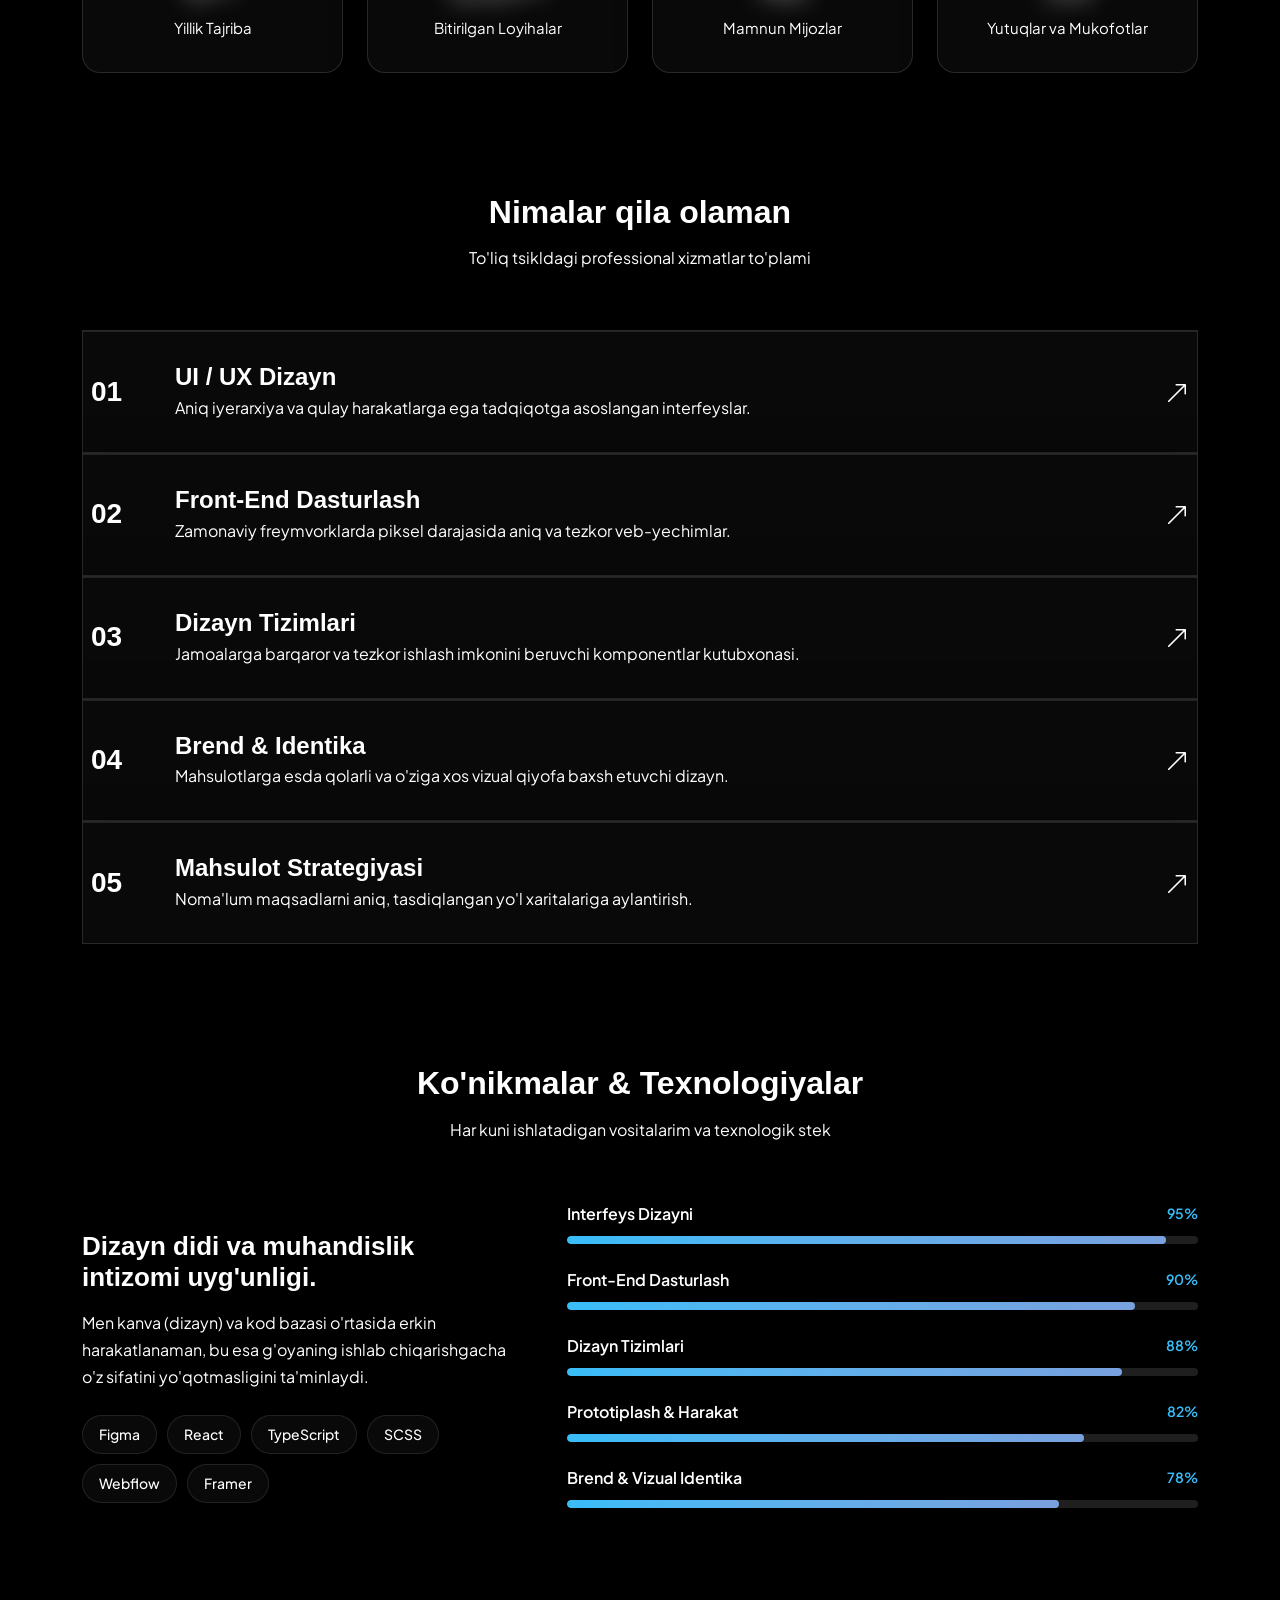
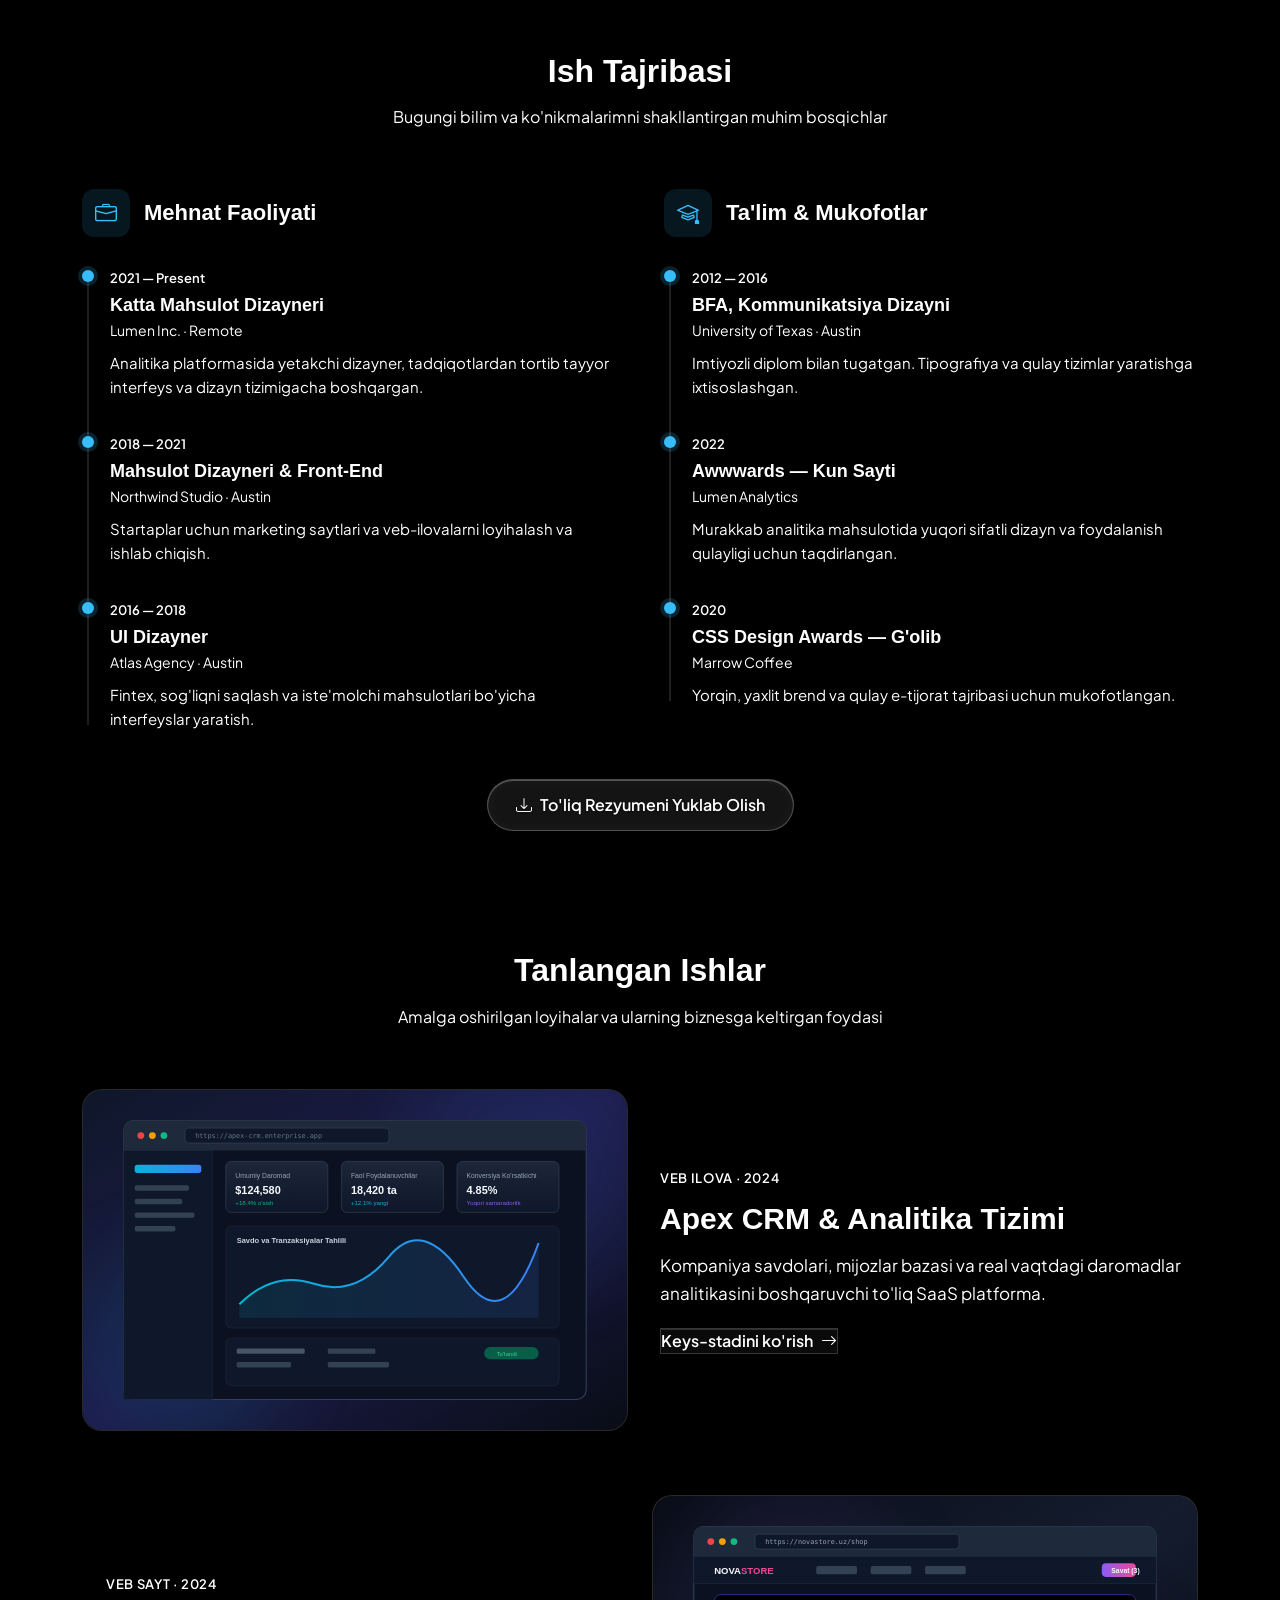
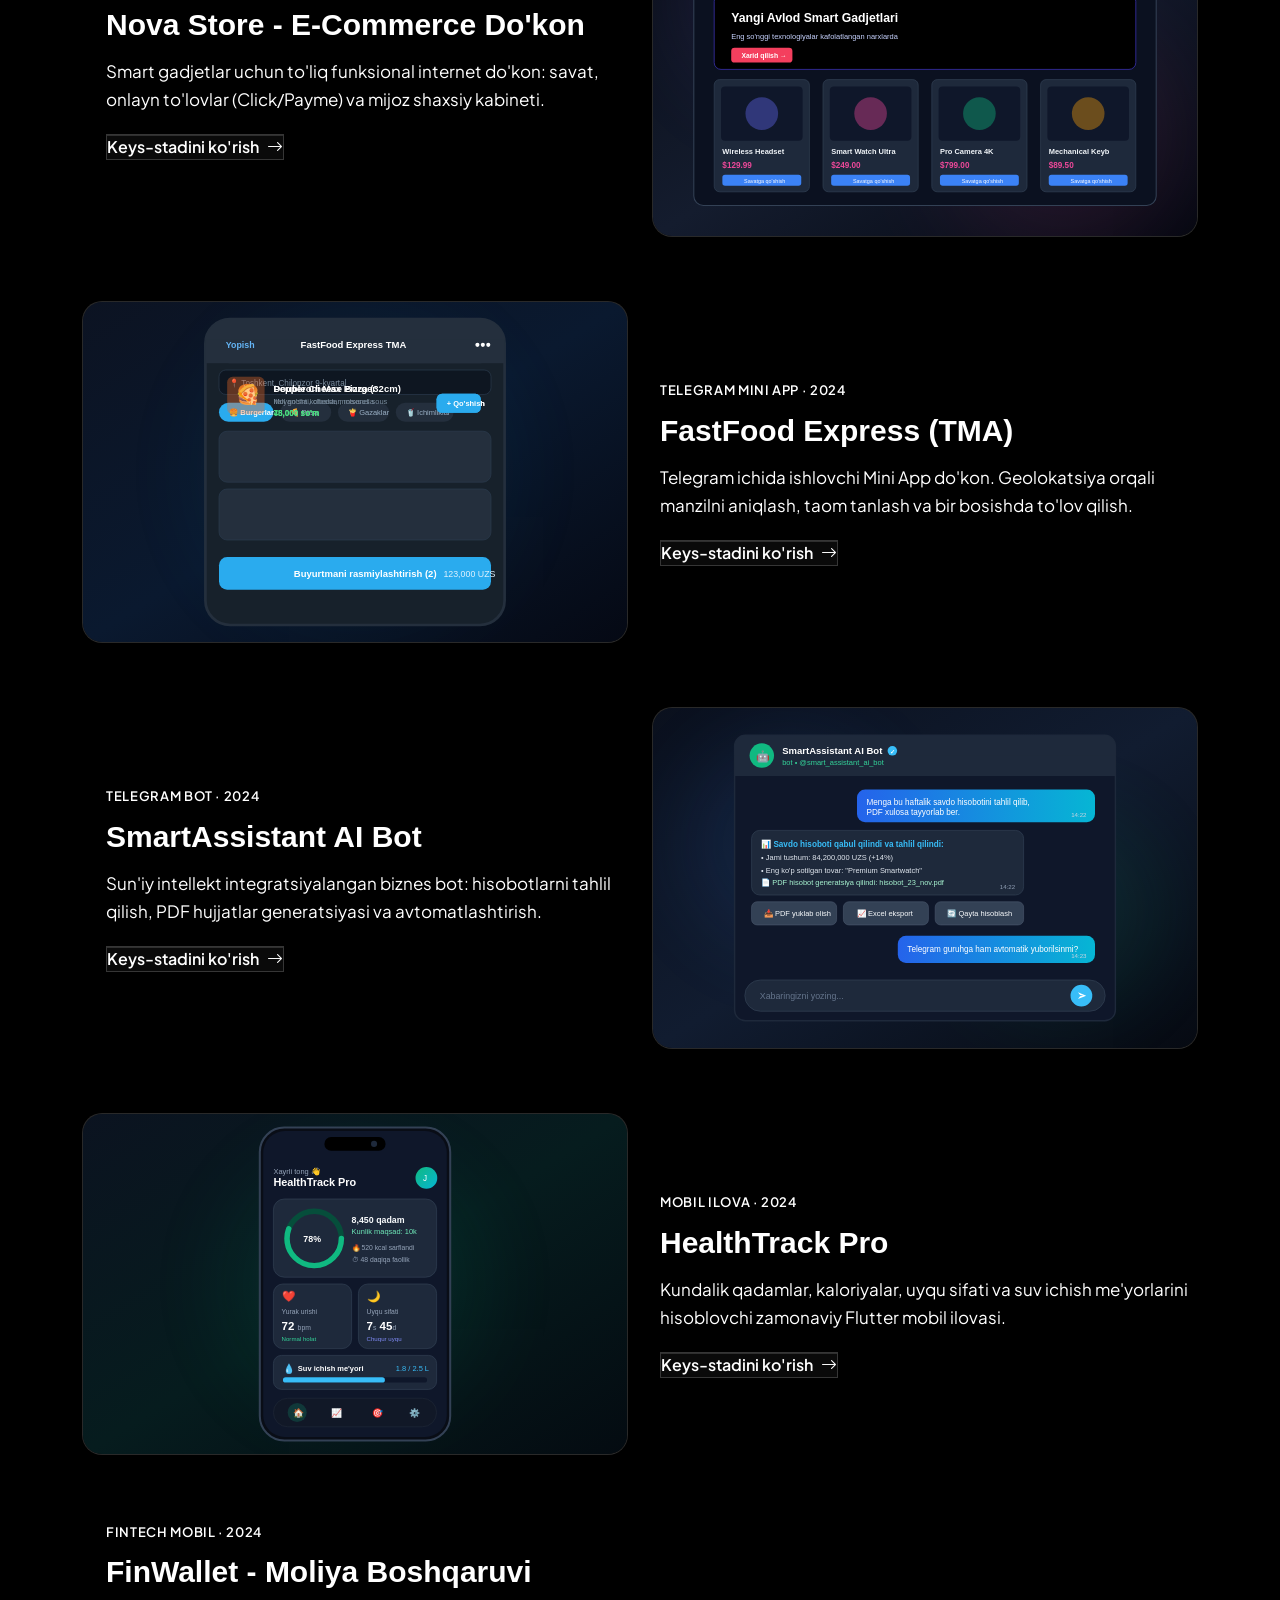
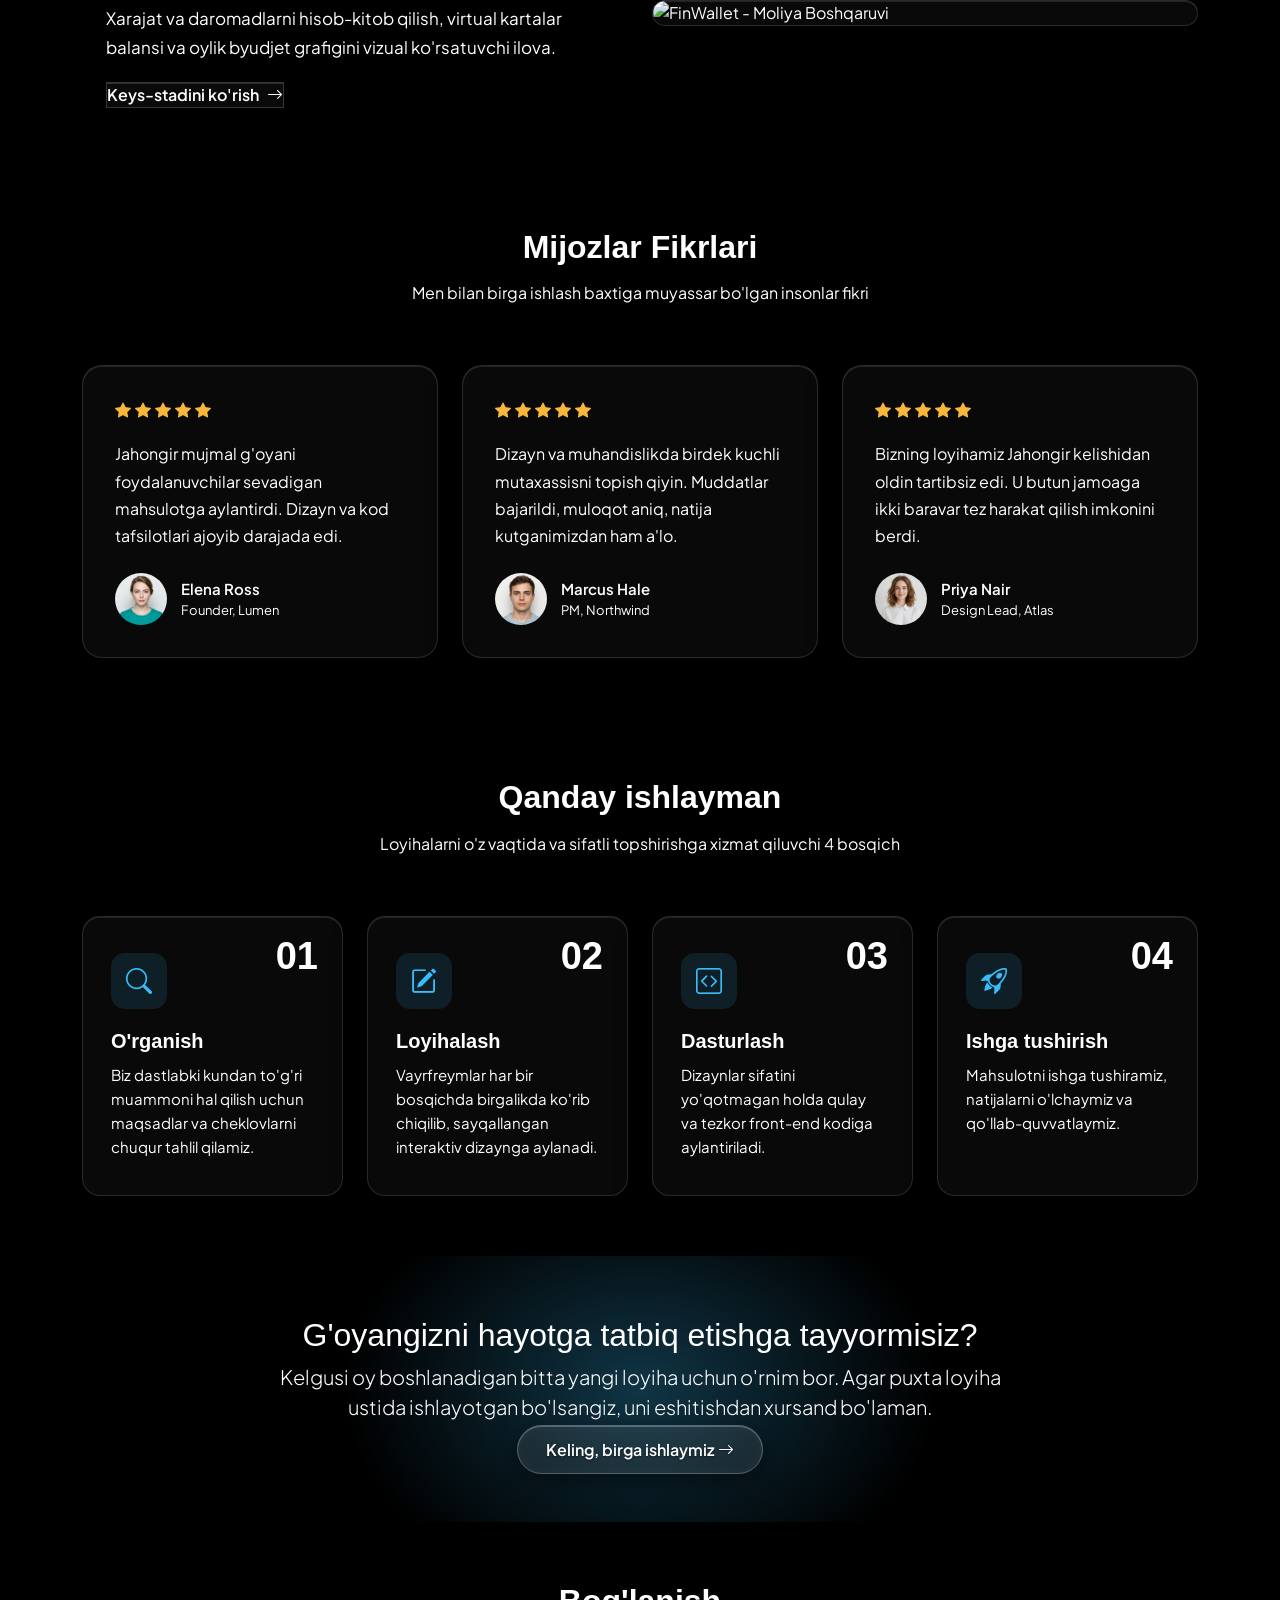
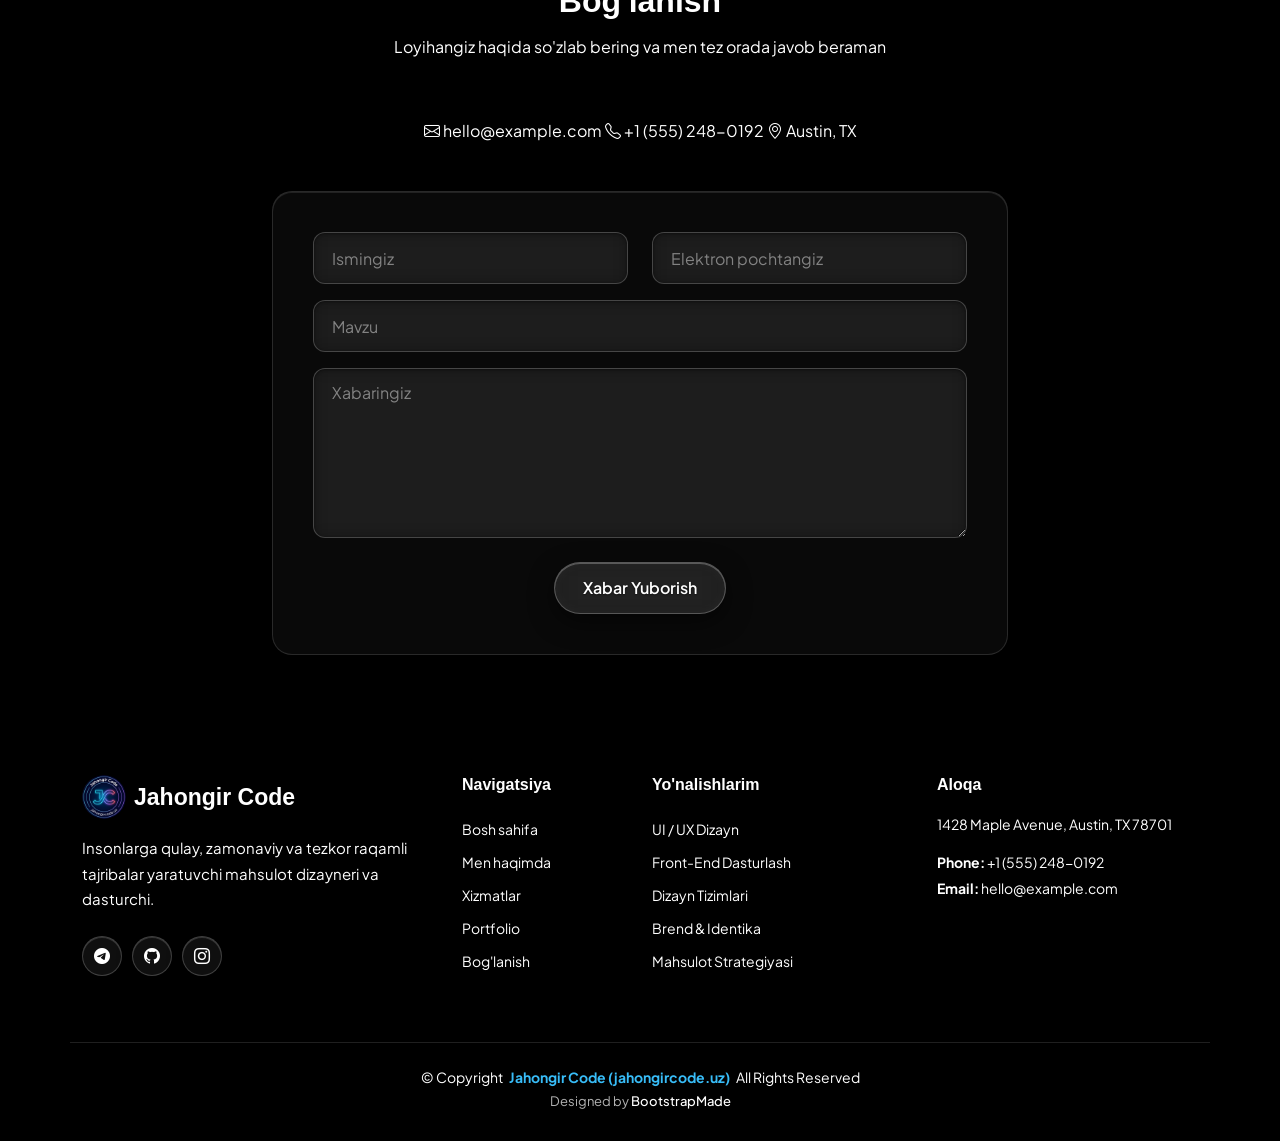
==== commit cfe3dac8: "feat(socials): replace LinkedIn and X with Instagram icon and links" ====
--- a/index.html
+++ b/index.html
@@ -145,10 +145,9 @@
               <a href="#contact" class="btn-line"><span data-i18n="hero_btn_talk">Bog'lanish</span> <i class="bi bi-arrow-right"></i></a>
             </div>
             <div class="socials" data-aos="fade-up" data-aos-delay="200">
-              <a href="https://t.me" aria-label="Telegram" class="social-telegram" target="_blank"><i class="bi bi-telegram"></i></a>
-              <a href="https://github.com" aria-label="GitHub" class="social-github" target="_blank"><i class="bi bi-github"></i></a>
-              <a href="https://linkedin.com" aria-label="LinkedIn" class="social-linkedin" target="_blank"><i class="bi bi-linkedin"></i></a>
-              <a href="#" aria-label="Twitter" class="social-twitter" target="_blank"><i class="bi bi-twitter-x"></i></a>
+              <a href="https://t.me/mirzayevjahongir" aria-label="Telegram" class="social-telegram" target="_blank"><i class="bi bi-telegram"></i></a>
+              <a href="https://github.com/mirzayevjahongir" aria-label="GitHub" class="social-github" target="_blank"><i class="bi bi-github"></i></a>
+              <a href="https://instagram.com/mirzayevjahongir" aria-label="Instagram" class="social-instagram" target="_blank"><i class="bi bi-instagram"></i></a>
             </div>
           </div>
         </div>
@@ -663,10 +662,9 @@
           </a>
           <p data-i18n="footer_bio">Product designer and front-end developer crafting accessible, human-centered digital experiences. Always happy to talk about a new idea.</p>
           <div class="social-links d-flex mt-4">
-            <a href="https://t.me" aria-label="Telegram" class="social-telegram" target="_blank"><i class="bi bi-telegram"></i></a>
-            <a href="https://github.com" aria-label="GitHub" class="social-github" target="_blank"><i class="bi bi-github"></i></a>
-            <a href="https://linkedin.com" aria-label="LinkedIn" class="social-linkedin" target="_blank"><i class="bi bi-linkedin"></i></a>
-            <a href="#" aria-label="Twitter" class="social-twitter" target="_blank"><i class="bi bi-twitter-x"></i></a>
+            <a href="https://t.me/mirzayevjahongir" aria-label="Telegram" class="social-telegram" target="_blank"><i class="bi bi-telegram"></i></a>
+            <a href="https://github.com/mirzayevjahongir" aria-label="GitHub" class="social-github" target="_blank"><i class="bi bi-github"></i></a>
+            <a href="https://instagram.com/mirzayevjahongir" aria-label="Instagram" class="social-instagram" target="_blank"><i class="bi bi-instagram"></i></a>
           </div>
         </div>
 
